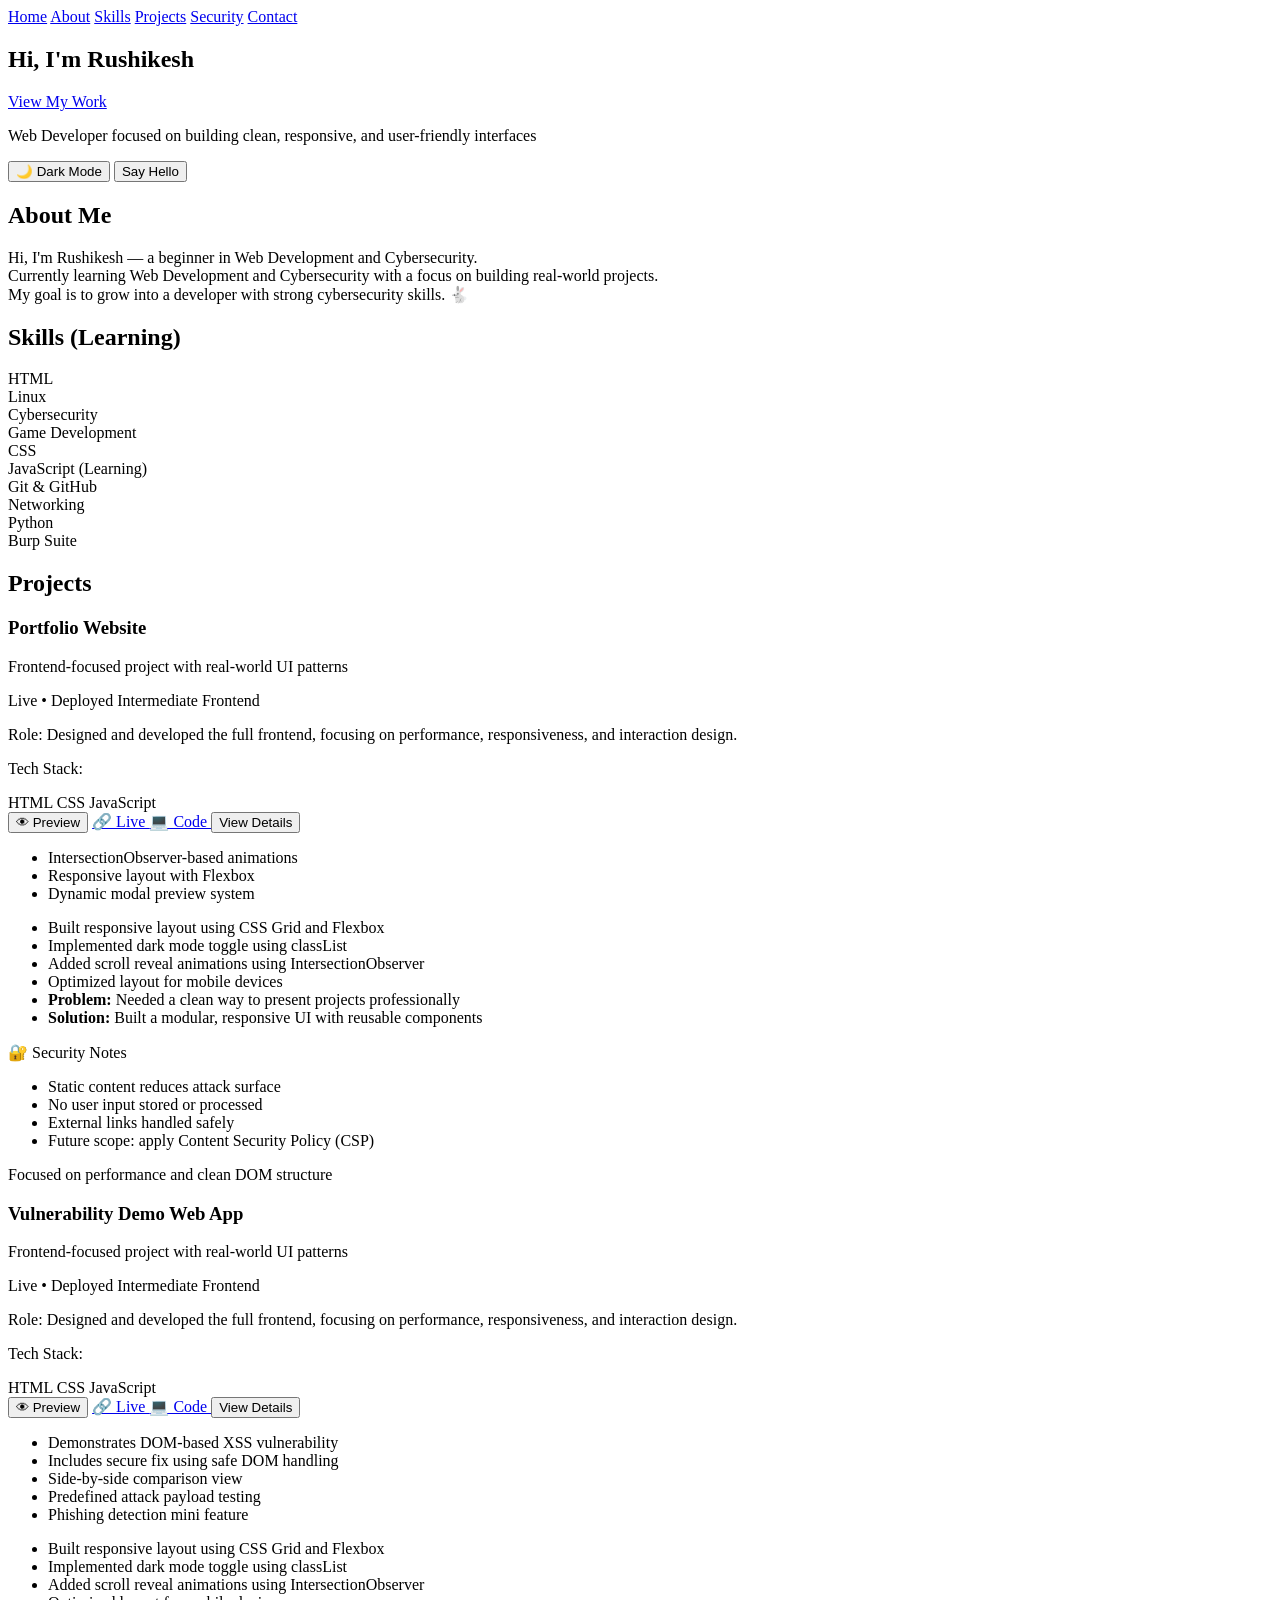
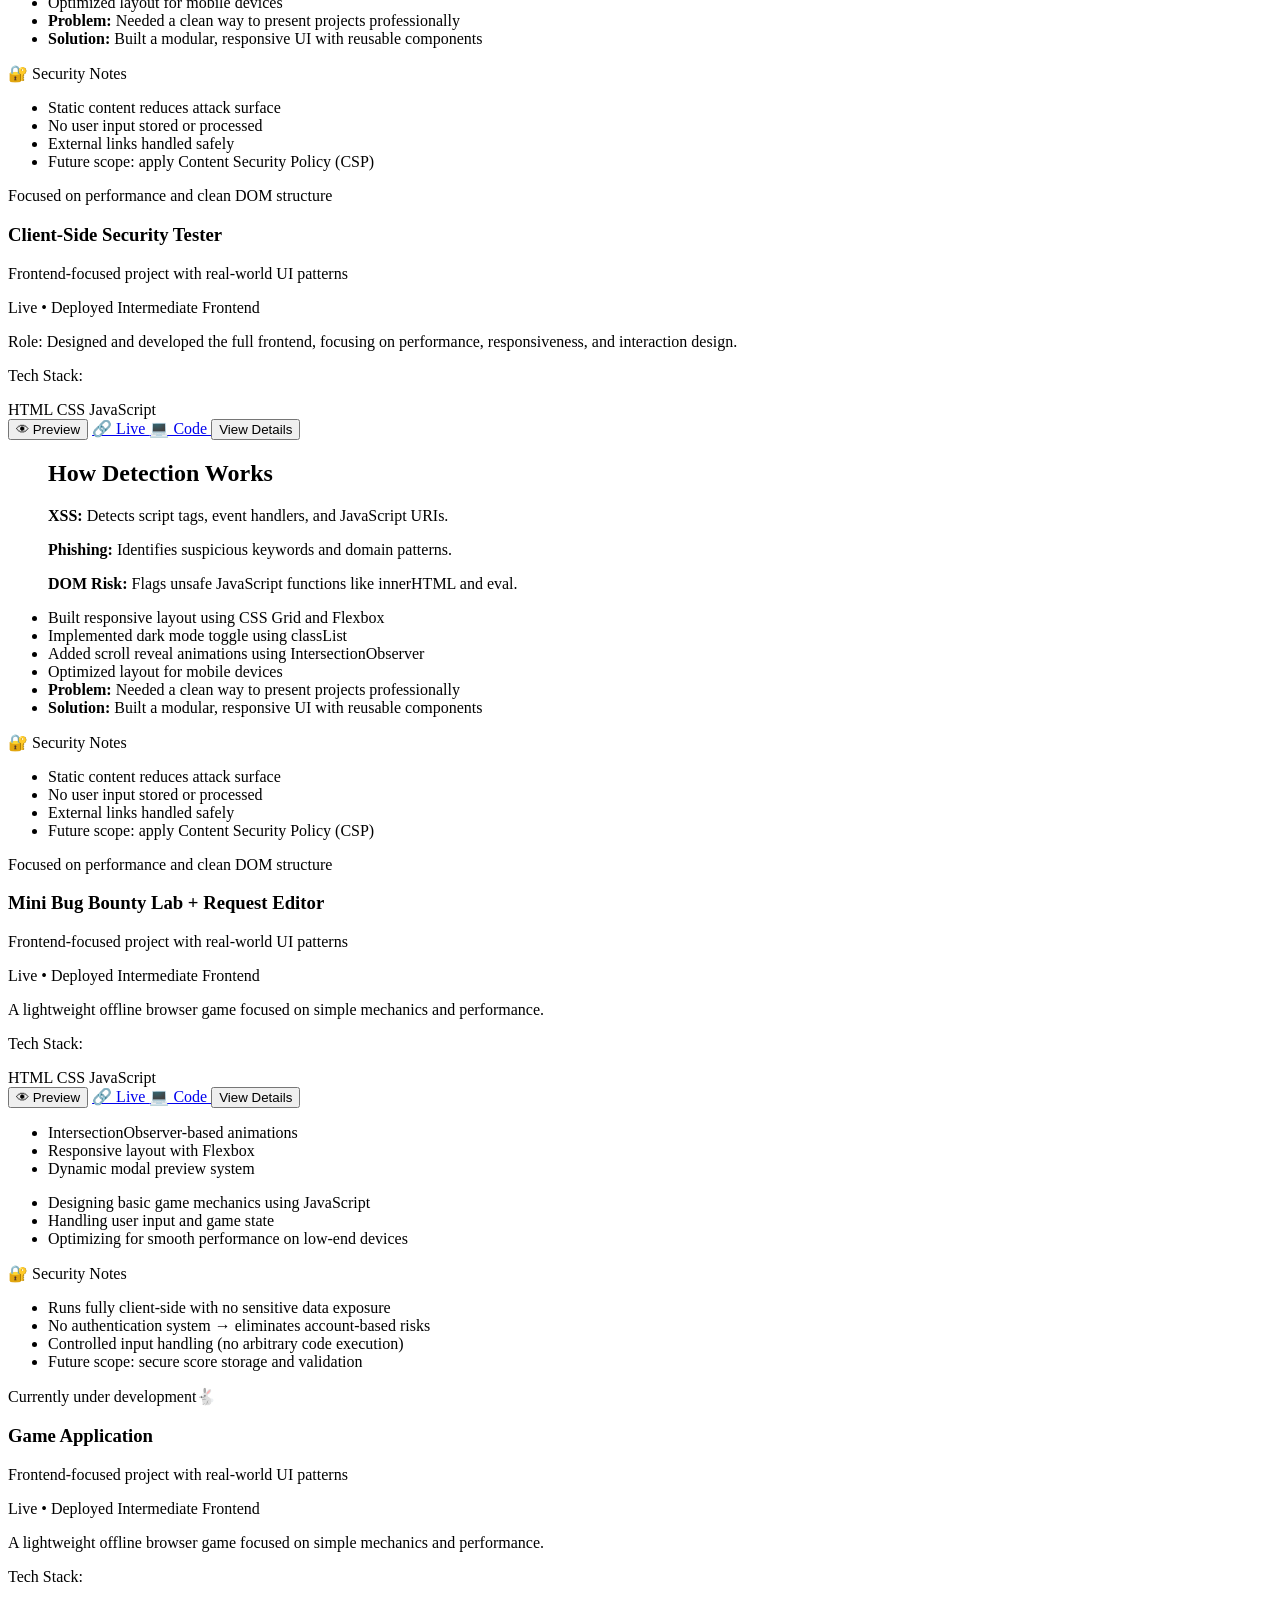
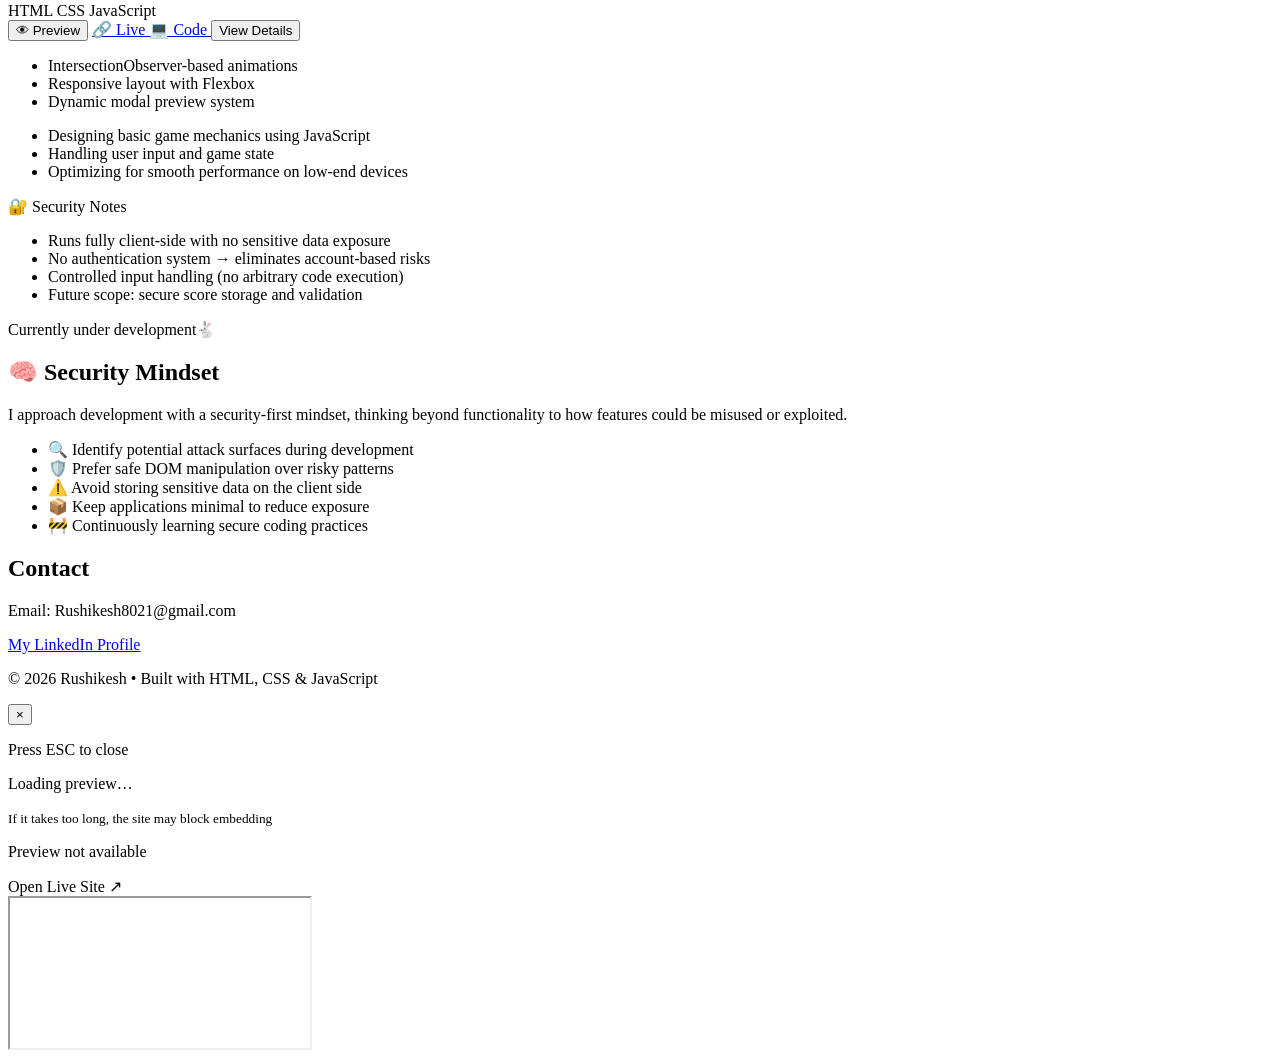
==== index.html @ 48499cda "P3" ====
<!DOCTYPE html>
<html lang="en">
<head>
    <meta charset="UTF-8">
    <link rel="stylesheet" href="css/style.css">
    <meta name="viewport" content="width=device-width, initial-scale=1.0">
    <title>Rushikesh Portfolio</title>
</head>

<body>

    <div class="progress-bar"></div>

    <nav id="navbar">
        <a href="#hero">Home</a>
        <a href="#about">About</a>
        <a href="#skills">Skills</a>
        <a href="#projects">Projects</a>
        <a href="#security">Security</a>
        <a href="#contact">Contact</a>
    </nav>

    <main>

        <!-- Hero -->
        <section id="hero">
            <h1>Hi, I'm Rushikesh</h1>

            <a href="#projects" class="cta-btn">
                View My Work
            </a>

            <p class="hero-tagline">
                Web Developer focused on building clean, responsive, and user-friendly interfaces
            </p>

            <div class="hero-actions">
                <button id="darkModeToggle">🌙 Dark Mode</button>
                <button id="helloBtn">Say Hello</button>
            </div>

            <p id="message"></p>
        </section>

        <!-- About -->
        <section id="about" class="section reveal">
            <div class="section-content">
                <h2>About Me</h2>
                <p>
                    Hi, I'm Rushikesh — a beginner in Web Development and Cybersecurity.<br>
                    Currently learning Web Development and Cybersecurity with a focus on building real-world projects.<br>
                    My goal is to grow into a developer with strong cybersecurity skills. 🐇
                </p>
            </div>
        </section>

        <!-- Skills -->
        <section id="skills" class="section reveal">
            <div class="section-content">
                <h2>Skills (Learning)</h2>

                <div class="skills-container">
                    <div>HTML</div>
                    <div>Linux</div>
                    <div>Cybersecurity</div>
                    <div>Game Development</div>
                    <div>CSS</div>
                    <div>JavaScript (Learning)</div>
                    <div>Git & GitHub</div>
                    <div>Networking</div>
                    <div>Python</div>
                    <div>Burp Suite</div>
                </div>
            </div>
        </section>

        <!-- Projects -->
        <section id="projects" class="section reveal">
            <div class="section-content">
                <h2>Projects</h2>
                
                <div class="project-card">

                    <!-- 1. Title -->
                    <h3>Portfolio Website</h3>
                    <p class="project-subtitle">
                        Frontend-focused project with real-world UI patterns
                    </p>

                    <!-- 2. Meta (quick signals) -->
                    <div class="project-meta">
                        <span class="status live">Live • Deployed</span>
                        <span class="complexity">Intermediate</span>
                        <span class="type">Frontend</span>
                    </div>

                    <!-- Description -->
                    <p class="project-role">
                        Role: Designed and developed the full frontend, focusing on performance, responsiveness, and interaction design.
                    </p>

                    <!-- 3. Tech stack -->
                    <p class="tech-label">Tech Stack:</p>
                    <div class="project-tech">
                        <span>HTML</span>
                        <span>CSS</span>
                        <span>JavaScript</span>
                    </div>

                    <!-- 4. Actions (interaction) -->
                    <div class="project-actions">
                        <button class="btn preview-btn" aria-label="Preview project" data-url="https://ronkiller18.github.io/portfolio/">
                        👁 Preview
                        </button>
                        <a href="https://ronkiller18.github.io/portfolio/" target="_blank" rel="noopener noreferrer" class="btn">
                        🔗 Live
                        </a>
                        <a href="https://github.com/Ronkiller18/portfolio" target="_blank" rel="noopener noreferrer" class="btn">
                        💻 Code
                        </a>
                        <button class="btn details-btn">View Details</button>
                    </div>

                    <!-- 5. Expandable details -->
                    <div class="project-details">

                        <!-- Features (proof of skill) -->
                        <ul class="project-features">
                            <li>IntersectionObserver-based animations</li>
                            <li>Responsive layout with Flexbox</li>
                            <li>Dynamic modal preview system</li>
                        </ul>

                        <ul class="project-details-list">
                            <li>Built responsive layout using CSS Grid and Flexbox</li>
                            <li>Implemented dark mode toggle using classList</li>
                            <li>Added scroll reveal animations using IntersectionObserver</li>
                            <li>Optimized layout for mobile devices</li>
                            <li><strong>Problem:</strong> Needed a clean way to present projects professionally</li>
                            <li><strong>Solution:</strong> Built a modular, responsive UI with reusable components</li>
                        </ul>

                        <!-- Security -->
                        <div class="project-security">
                            <p class="tech-label">🔐 Security Notes</p>
                            <ul>
                                <li>Static content reduces attack surface</li>
                                <li>No user input stored or processed</li>
                                <li>External links handled safely</li>
                                <li>Future scope: apply Content Security Policy (CSP)</li>
                            </ul>
                        </div>

                        <!-- Note (thinking signal) -->
                        <p class="project-note">
                            Focused on performance and clean DOM structure
                        </p>                        

                    </div>

                </div>

                <div class="project-card">

                    <!-- 1. Title -->
                    <h3>Vulnerability Demo Web App</h3>
                    <p class="project-subtitle">
                        Frontend-focused project with real-world UI patterns
                    </p>

                    <!-- 2. Meta (quick signals) -->
                    <div class="project-meta">
                        <span class="status live">Live • Deployed</span>
                        <span class="complexity">Intermediate</span>
                        <span class="type">Frontend</span>
                    </div>

                    <!-- Description -->
                    <p class="project-role">
                        Role: Designed and developed the full frontend, focusing on performance, responsiveness, and interaction design.
                    </p>

                    <!-- 3. Tech stack -->
                    <p class="tech-label">Tech Stack:</p>
                    <div class="project-tech">
                        <span>HTML</span>
                        <span>CSS</span>
                        <span>JavaScript</span>
                    </div>

                    <!-- 4. Actions (interaction) -->
                    <div class="project-actions">
                        <button class="btn preview-btn" aria-label="Preview project" data-url="https://ronkiller18.github.io/portfolio/projects/vuln-demo-app/">
                        👁 Preview
                        </button>
                        <a href="https://ronkiller18.github.io/portfolio/projects/vuln-demo-app/" target="_blank" rel="noopener noreferrer" class="btn">
                        🔗 Live
                        </a>
                        <a href="https://github.com/Ronkiller18/portfolio/tree/main/projects/vuln-demo-app" target="_blank" rel="noopener noreferrer" class="btn">
                        💻 Code
                        </a>
                        <button class="btn details-btn">View Details</button>
                    </div>

                    <!-- 5. Expandable details -->
                    <div class="project-details">

                        <!-- Features (proof of skill) -->
                        <ul class="project-features">
                            <li>Demonstrates DOM-based XSS vulnerability</li>
                            <li>Includes secure fix using safe DOM handling</li>
                            <li>Side-by-side comparison view</li>
                            <li>Predefined attack payload testing</li>
                            <li>Phishing detection mini feature</li>
                        </ul>

                        <ul class="project-details-list">
                            <li>Built responsive layout using CSS Grid and Flexbox</li>
                            <li>Implemented dark mode toggle using classList</li>
                            <li>Added scroll reveal animations using IntersectionObserver</li>
                            <li>Optimized layout for mobile devices</li>
                            <li><strong>Problem:</strong> Needed a clean way to present projects professionally</li>
                            <li><strong>Solution:</strong> Built a modular, responsive UI with reusable components</li>
                        </ul>

                        <!-- Security -->
                        <div class="project-security">
                            <p class="tech-label">🔐 Security Notes</p>
                            <ul>
                                <li>Static content reduces attack surface</li>
                                <li>No user input stored or processed</li>
                                <li>External links handled safely</li>
                                <li>Future scope: apply Content Security Policy (CSP)</li>
                            </ul>
                        </div>

                        <!-- Note (thinking signal) -->
                        <p class="project-note">
                            Focused on performance and clean DOM structure
                        </p>                        

                    </div>

                </div>

                <div class="project-card">

                    <!-- 1. Title -->
                    <h3>Client-Side Security Tester</h3>
                    <p class="project-subtitle">
                        Frontend-focused project with real-world UI patterns
                    </p>

                    <!-- 2. Meta (quick signals) -->
                    <div class="project-meta">
                        <span class="status live">Live • Deployed</span>
                        <span class="complexity">Intermediate</span>
                        <span class="type">Frontend</span>
                    </div>

                    <!-- Description -->
                    <p class="project-role">
                        Role: Designed and developed the full frontend, focusing on performance, responsiveness, and interaction design.
                    </p>

                    <!-- 3. Tech stack -->
                    <p class="tech-label">Tech Stack:</p>
                    <div class="project-tech">
                        <span>HTML</span>
                        <span>CSS</span>
                        <span>JavaScript</span>
                    </div>

                    <!-- 4. Actions (interaction) -->
                    <div class="project-actions">
                        <button class="btn preview-btn" aria-label="Preview project" data-url="https://ronkiller18.github.io/portfolio/projects/security-tester/"">
                        👁 Preview
                        </button>
                        <a href="https://ronkiller18.github.io/portfolio/projects/security-tester/"" target="_blank" rel="noopener noreferrer" class="btn">
                        🔗 Live
                        </a>
                        <a href="https://github.com/Ronkiller18/portfolio/tree/main/projects/security-tester" target="_blank" rel="noopener noreferrer" class="btn">
                        💻 Code
                        </a>
                        <button class="btn details-btn">View Details</button>
                    </div>

                    <!-- 5. Expandable details -->
                    <div class="project-details">

                        <!-- Features (proof of skill) -->
                        <ul class="project-features">
                            <h2>How Detection Works</h2>

                            <p><strong>XSS:</strong> Detects script tags, event handlers, and JavaScript URIs.</p>
                            <p><strong>Phishing:</strong> Identifies suspicious keywords and domain patterns.</p>
                            <p><strong>DOM Risk:</strong> Flags unsafe JavaScript functions like innerHTML and eval.</p>
                        </ul>

                        <ul class="project-details-list">
                            <li>Built responsive layout using CSS Grid and Flexbox</li>
                            <li>Implemented dark mode toggle using classList</li>
                            <li>Added scroll reveal animations using IntersectionObserver</li>
                            <li>Optimized layout for mobile devices</li>
                            <li><strong>Problem:</strong> Needed a clean way to present projects professionally</li>
                            <li><strong>Solution:</strong> Built a modular, responsive UI with reusable components</li>
                        </ul>

                        <!-- Security -->
                        <div class="project-security">
                            <p class="tech-label">🔐 Security Notes</p>
                            <ul>
                                <li>Static content reduces attack surface</li>
                                <li>No user input stored or processed</li>
                                <li>External links handled safely</li>
                                <li>Future scope: apply Content Security Policy (CSP)</li>
                            </ul>
                        </div>

                        <!-- Note (thinking signal) -->
                        <p class="project-note">
                            Focused on performance and clean DOM structure
                        </p>                        

                    </div>

                </div>
                
                <div class="project-card">

                    <!-- 1. Title -->
                    <h3>Mini Bug Bounty Lab + Request Editor</h3>
                    <p class="project-subtitle">
                        Frontend-focused project with real-world UI patterns
                    </p>

                    <!-- 2. Meta (quick signals) -->
                    <div class="project-meta">
                        <span class="status live">Live • Deployed</span>
                        <span class="complexity">Intermediate</span>
                        <span class="type">Frontend</span>
                    </div>

                    <!-- Description -->
                    <p class="project-desc">
                        A lightweight offline browser game focused on simple mechanics and performance.
                    </p>

                    <!-- 3. Tech stack -->
                    <p class="tech-label">Tech Stack:</p> 
                    <div class="project-tech">
                        <span>HTML</span>
                        <span>CSS</span>
                        <span>JavaScript</span>
                    </div>

                    <!-- 4. Actions (interaction) -->
                    <div class="project-actions">
                        <button class="btn preview-btn" aria-label="Preview project" data-url="https://ronkiller18.github.io/portfolio/projects/bug-bounty-lab">
                        👁 Preview
                        </button>
                        <a href="https://ronkiller18.github.io/portfolio/projects/bug-bounty-lab" target="_blank" rel="noopener noreferrer" class="btn">
                        🔗 Live
                        </a>
                        <a href="https://github.com/Ronkiller18/portfolio/tree/main/projects/bug-bounty-lab" target="_blank" rel="noopener noreferrer" class="btn">
                        💻 Code
                        </a>
                        <button class="btn details-btn">View Details</button>
                    </div>

                    <!-- 5. Expandable details -->
                    <div class="project-details">

                        <!-- Features (proof of skill) -->
                        <ul class="project-features">
                            <li>IntersectionObserver-based animations</li>
                            <li>Responsive layout with Flexbox</li>
                            <li>Dynamic modal preview system</li>
                        </ul>

                        <ul class="project-details-list">
                            <li>Designing basic game mechanics using JavaScript</li>
                            <li>Handling user input and game state</li>
                            <li>Optimizing for smooth performance on low-end devices</li>
                        </ul>

                        <!-- Security Notes -->
                        <div class="project-security">
                            <p class="tech-label">🔐 Security Notes</p>
                            <ul>
                                <li>Runs fully client-side with no sensitive data exposure</li>
                                <li>No authentication system → eliminates account-based risks</li>
                                <li>Controlled input handling (no arbitrary code execution)</li>
                                <li>Future scope: secure score storage and validation</li>
                            </ul>
                        </div>

                        <!-- Note (thinking signal) -->
                        <p class="project-note">
                            Currently under development🐇
                        </p>
                    </div>
                </div>
            </div>

            <div class="project-card">

                    <!-- 1. Title -->
                    <h3>Game Application</h3>
                    <p class="project-subtitle">
                        Frontend-focused project with real-world UI patterns
                    </p>

                    <!-- 2. Meta (quick signals) -->
                    <div class="project-meta">
                        <span class="status live">Live • Deployed</span>
                        <span class="complexity">Intermediate</span>
                        <span class="type">Frontend</span>
                    </div>

                    <!-- Description -->
                    <p class="project-desc">
                        A lightweight offline browser game focused on simple mechanics and performance.
                    </p>

                    <!-- 3. Tech stack -->
                    <p class="tech-label">Tech Stack:</p> 
                    <div class="project-tech">
                        <span>HTML</span>
                        <span>CSS</span>
                        <span>JavaScript</span>
                    </div>

                    <!-- 4. Actions (interaction) -->
                    <div class="project-actions">
                        <button class="btn preview-btn" aria-label="Preview project" data-url="https://ronkiller18.github.io/portfolio/">
                        👁 Preview
                        </button>
                        <a href="https://ronkiller18.github.io/portfolio/" target="_blank" rel="noopener noreferrer" class="btn">
                        🔗 Live
                        </a>
                        <a href="https://github.com/Ronkiller18/portfolio" target="_blank" rel="noopener noreferrer" class="btn">
                        💻 Code
                        </a>
                        <button class="btn details-btn">View Details</button>
                    </div>

                    <!-- 5. Expandable details -->
                    <div class="project-details">

                        <!-- Features (proof of skill) -->
                        <ul class="project-features">
                            <li>IntersectionObserver-based animations</li>
                            <li>Responsive layout with Flexbox</li>
                            <li>Dynamic modal preview system</li>
                        </ul>

                        <ul class="project-details-list">
                            <li>Designing basic game mechanics using JavaScript</li>
                            <li>Handling user input and game state</li>
                            <li>Optimizing for smooth performance on low-end devices</li>
                        </ul>

                        <!-- Security Notes -->
                        <div class="project-security">
                            <p class="tech-label">🔐 Security Notes</p>
                            <ul>
                                <li>Runs fully client-side with no sensitive data exposure</li>
                                <li>No authentication system → eliminates account-based risks</li>
                                <li>Controlled input handling (no arbitrary code execution)</li>
                                <li>Future scope: secure score storage and validation</li>
                            </ul>
                        </div>

                        <!-- Note (thinking signal) -->
                        <p class="project-note">
                            Currently under development🐇
                        </p>
                    </div>
                </div>
            </div>
        </section>

        <!-- Security -->
        <section id="security" class="section reveal">
            <h2>🧠 Security Mindset</h2>

            <p>
                I approach development with a security-first mindset, thinking beyond functionality 
                to how features could be misused or exploited.
            </p>

            <ul class="security-points">
                <li>🔍 Identify potential attack surfaces during development</li>
                <li>🛡️ Prefer safe DOM manipulation over risky patterns</li>
                <li>⚠️ Avoid storing sensitive data on the client side</li>
                <li>📦 Keep applications minimal to reduce exposure</li>
                <li>🚧 Continuously learning secure coding practices</li>
            </ul>
        </section>

        <!-- Contact -->
        <section id="contact" class="section reveal">
            <div class="section-content">
                <h2>Contact</h2>
                <p>Email: Rushikesh8021@gmail.com</p>
                <p>
                    <a href="https://www.linkedin.com/in/iamrushikeshpatil/" target="_blank" rel="noopener noreferrer">
                        My LinkedIn Profile
                    </a>
                </p>
            </div>
        </section>

    </main>

    <footer>
        <p>© 2026 Rushikesh • Built with HTML, CSS & JavaScript</p>
    </footer>

    <div id="previewModal" class="preview-modal" role="dialog" aria-modal="true" aria-hidden="true">
        <div class="preview-overlay"></div>

        <div class="preview-content">
            <button class="preview-close" aria-label="Close preview">&times;</button>

            <p class="preview-hint">Press ESC to close</p>

            <div class="preview-loader" id="previewLoader">
                <div class="spinner"></div>
                <p>Loading preview…</p>
                <small>If it takes too long, the site may block embedding</small>
            </div>

            <div class="preview-fallback hidden" id="previewFallback">
                <p>Preview not available</p>
                <a id="openLiveLink" target="_blank">Open Live Site ↗</a>
            </div>

            <iframe id="previewFrame" src="" loading="lazy"></iframe>
        </div>
    </div>

    <script src="js/script.js"></script>
</body>
</html>
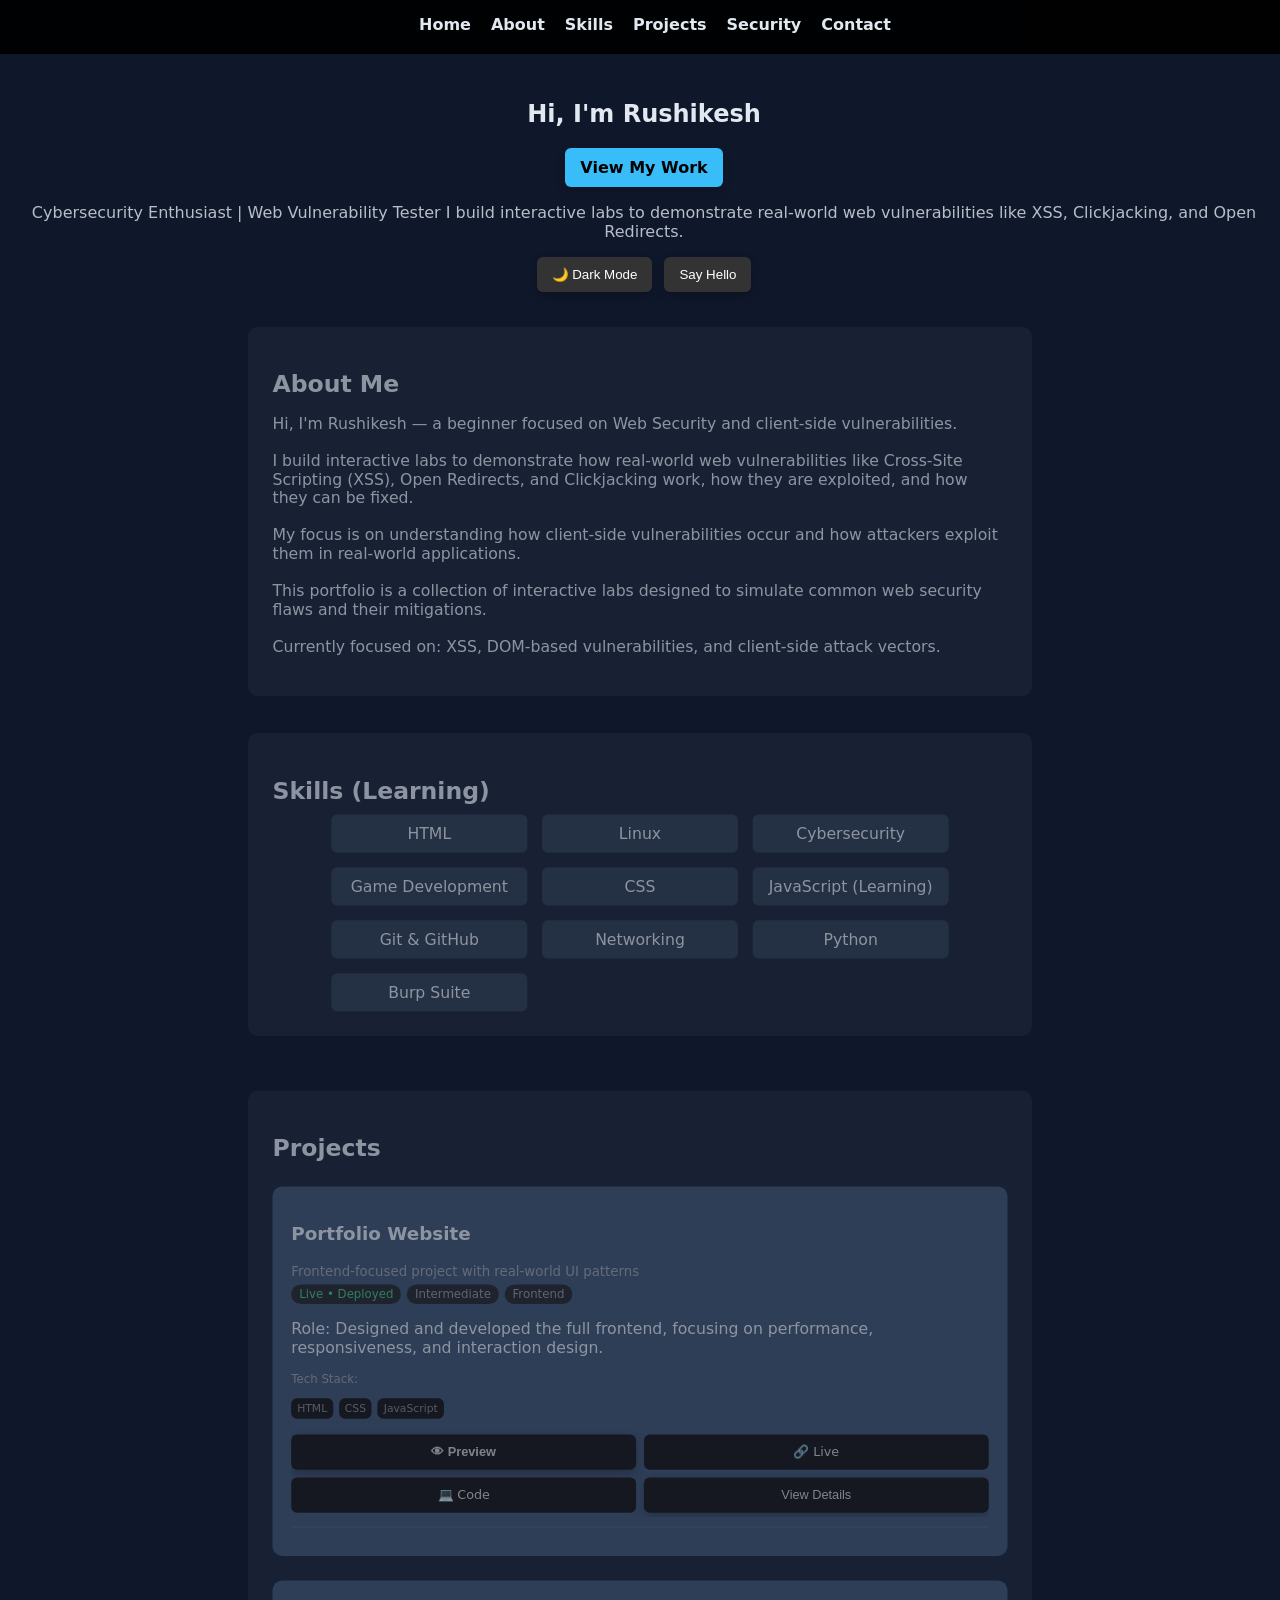
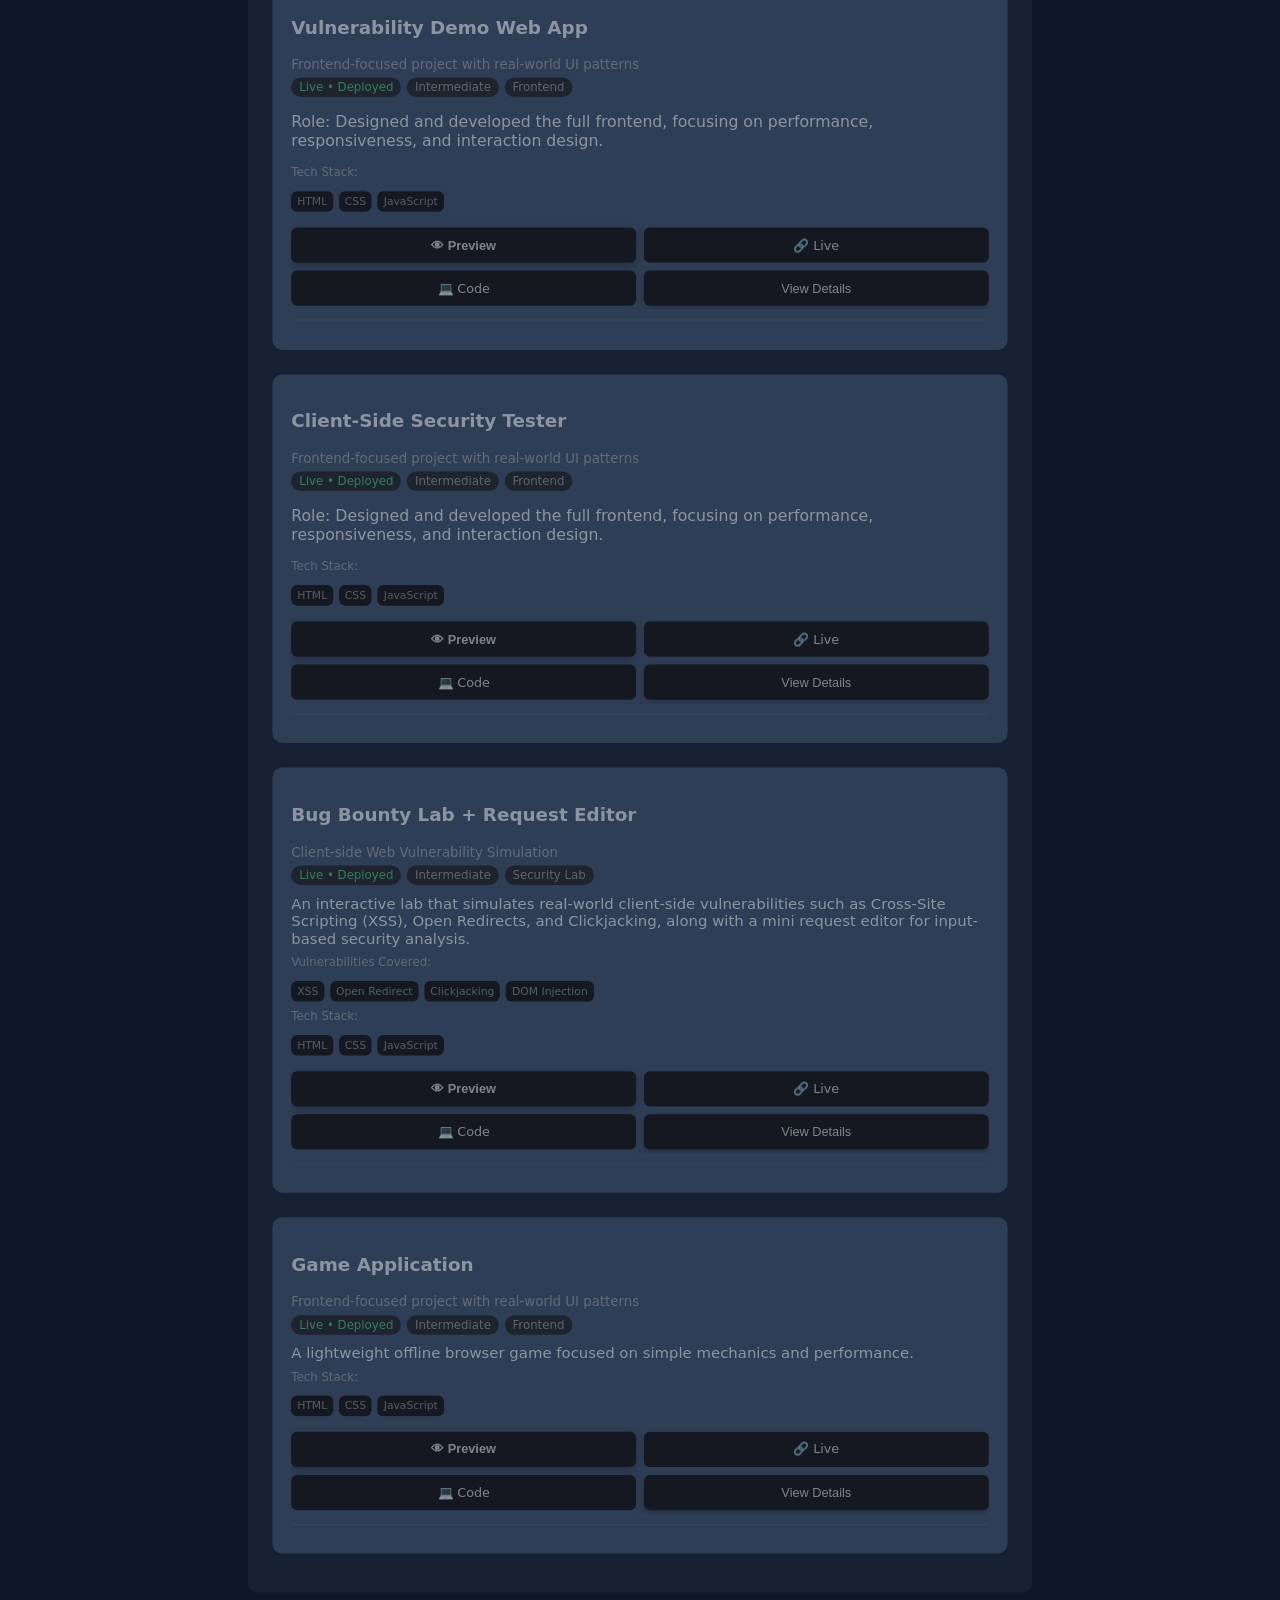
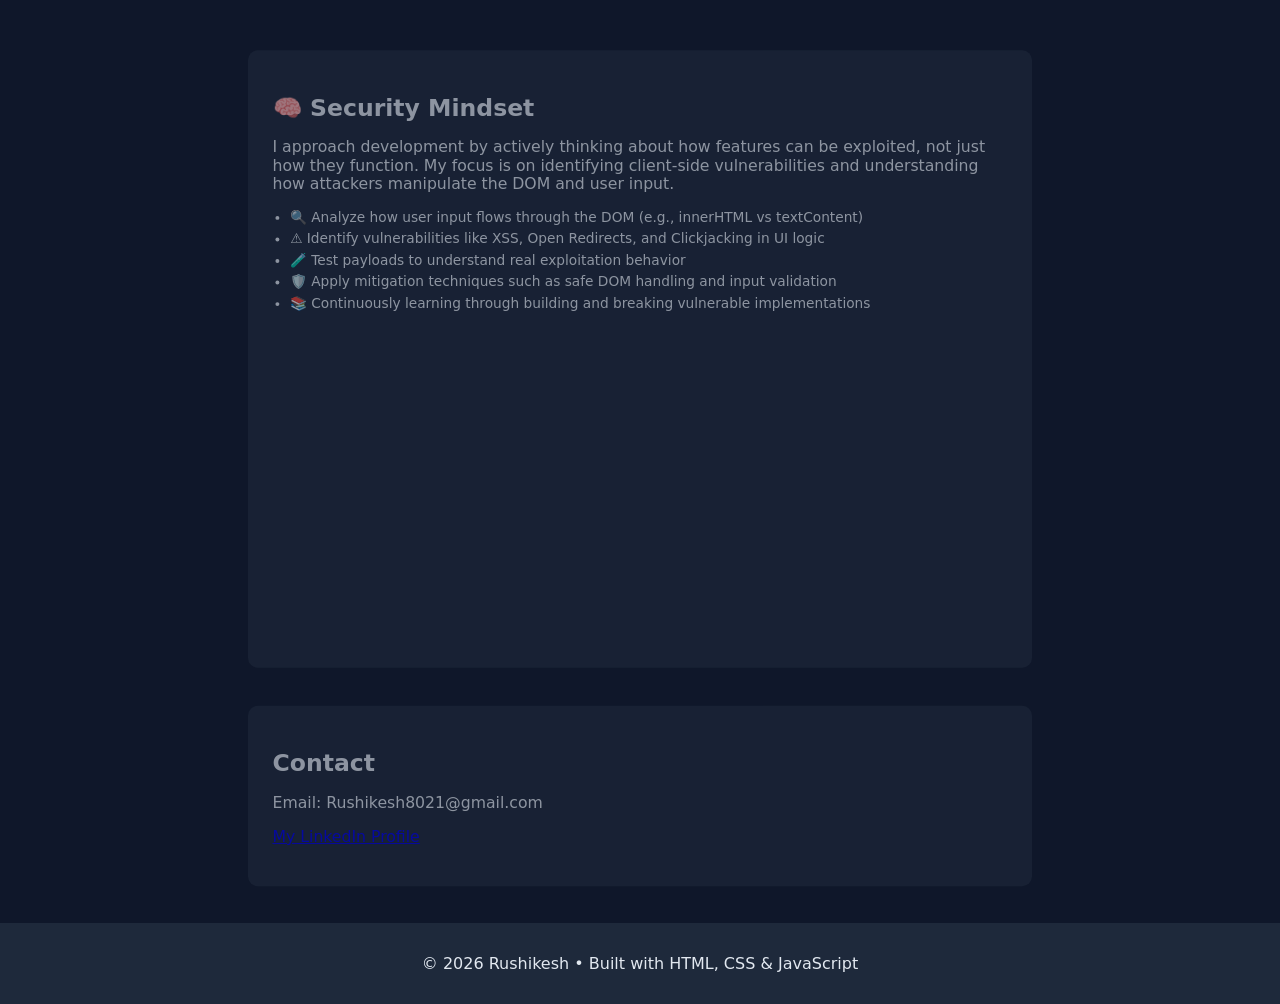
==== commit fcc05d7a: "P3" ====
--- a/index.html
+++ b/index.html
@@ -31,7 +31,10 @@
             </a>
 
             <p class="hero-tagline">
-                Web Developer focused on building clean, responsive, and user-friendly interfaces
+                Cybersecurity Enthusiast | Web Vulnerability Tester
+
+                I build interactive labs to demonstrate real-world web vulnerabilities
+                like XSS, Clickjacking, and Open Redirects.
             </p>
 
             <div class="hero-actions">
@@ -47,9 +50,15 @@
             <div class="section-content">
                 <h2>About Me</h2>
                 <p>
-                    Hi, I'm Rushikesh — a beginner in Web Development and Cybersecurity.<br>
-                    Currently learning Web Development and Cybersecurity with a focus on building real-world projects.<br>
-                    My goal is to grow into a developer with strong cybersecurity skills. 🐇
+                    Hi, I'm Rushikesh — a beginner focused on Web Security and client-side vulnerabilities.<br><br>
+
+                    I build interactive labs to demonstrate how real-world web vulnerabilities like Cross-Site Scripting (XSS), Open Redirects, and Clickjacking work, how they are exploited, and how they can be fixed.<br><br>
+
+                    My focus is on understanding how client-side vulnerabilities occur and how attackers exploit them in real-world applications.<br><br>
+
+                    This portfolio is a collection of interactive labs designed to simulate common web security flaws and their mitigations.<br><br>
+
+                    Currently focused on: XSS, DOM-based vulnerabilities, and client-side attack vectors.
                 </p>
             </div>
         </section>
@@ -329,24 +338,34 @@
                 <div class="project-card">
 
                     <!-- 1. Title -->
-                    <h3>Mini Bug Bounty Lab + Request Editor</h3>
+                    <h3>Bug Bounty Lab + Request Editor</h3>
                     <p class="project-subtitle">
-                        Frontend-focused project with real-world UI patterns
+                        Client-side Web Vulnerability Simulation
                     </p>
 
                     <!-- 2. Meta (quick signals) -->
                     <div class="project-meta">
                         <span class="status live">Live • Deployed</span>
                         <span class="complexity">Intermediate</span>
-                        <span class="type">Frontend</span>
+                        <span class="type">Security Lab</span>
                     </div>
 
                     <!-- Description -->
                     <p class="project-desc">
-                        A lightweight offline browser game focused on simple mechanics and performance.
+                        An interactive lab that simulates real-world client-side vulnerabilities 
+                        such as Cross-Site Scripting (XSS), Open Redirects, and Clickjacking, 
+                        along with a mini request editor for input-based security analysis.
                     </p>
 
                     <!-- 3. Tech stack -->
+                    <p class="tech-label">Vulnerabilities Covered:</p>
+                    <div class="project-tech">
+                        <span>XSS</span>
+                        <span>Open Redirect</span>
+                        <span>Clickjacking</span>
+                        <span>DOM Injection</span>
+                    </div>
+                    
                     <p class="tech-label">Tech Stack:</p> 
                     <div class="project-tech">
                         <span>HTML</span>
@@ -373,25 +392,26 @@
 
                         <!-- Features (proof of skill) -->
                         <ul class="project-features">
-                            <li>IntersectionObserver-based animations</li>
-                            <li>Responsive layout with Flexbox</li>
-                            <li>Dynamic modal preview system</li>
+                            <li>Stored XSS (vulnerable vs secure implementation)</li>
+                            <li>Open Redirect simulation with validation bypass</li>
+                            <li>Clickjacking attack simulation using hidden overlays</li>
+                            <li>Request Editor for payload testing and analysis</li>
                         </ul>
 
                         <ul class="project-details-list">
-                            <li>Designing basic game mechanics using JavaScript</li>
-                            <li>Handling user input and game state</li>
-                            <li>Optimizing for smooth performance on low-end devices</li>
+                            <li>Analyzing DOM-based vulnerabilities</li>
+                            <li>Crafting and testing attack payloads</li>
+                            <li>Understanding exploitation flow and mitigation techniques</li>
                         </ul>
 
                         <!-- Security Notes -->
                         <div class="project-security">
-                            <p class="tech-label">🔐 Security Notes</p>
+                            <p class="tech-label">🔐 Security Breakdown</p>
                             <ul>
-                                <li>Runs fully client-side with no sensitive data exposure</li>
-                                <li>No authentication system → eliminates account-based risks</li>
-                                <li>Controlled input handling (no arbitrary code execution)</li>
-                                <li>Future scope: secure score storage and validation</li>
+                                <li><strong>XSS Impact:</strong> Allows execution of arbitrary JavaScript in victim’s browser</li>
+                                <li><strong>Open Redirect Risk:</strong> Can be used for phishing and user redirection attacks</li>
+                                <li><strong>Clickjacking:</strong> Tricks users into performing unintended actions</li>
+                                <li><strong>Mitigation:</strong> Safe DOM handling, URL validation, and UI protection techniques</li>
                             </ul>
                         </div>
 
@@ -401,82 +421,82 @@
                         </p>
                     </div>
                 </div>
-            </div>
-
-            <div class="project-card">
-
-                    <!-- 1. Title -->
-                    <h3>Game Application</h3>
-                    <p class="project-subtitle">
-                        Frontend-focused project with real-world UI patterns
-                    </p>
-
-                    <!-- 2. Meta (quick signals) -->
-                    <div class="project-meta">
-                        <span class="status live">Live • Deployed</span>
-                        <span class="complexity">Intermediate</span>
-                        <span class="type">Frontend</span>
-                    </div>
-
-                    <!-- Description -->
-                    <p class="project-desc">
-                        A lightweight offline browser game focused on simple mechanics and performance.
-                    </p>
-
-                    <!-- 3. Tech stack -->
-                    <p class="tech-label">Tech Stack:</p> 
-                    <div class="project-tech">
-                        <span>HTML</span>
-                        <span>CSS</span>
-                        <span>JavaScript</span>
-                    </div>
-
-                    <!-- 4. Actions (interaction) -->
-                    <div class="project-actions">
-                        <button class="btn preview-btn" aria-label="Preview project" data-url="https://ronkiller18.github.io/portfolio/">
-                        👁 Preview
-                        </button>
-                        <a href="https://ronkiller18.github.io/portfolio/" target="_blank" rel="noopener noreferrer" class="btn">
-                        🔗 Live
-                        </a>
-                        <a href="https://github.com/Ronkiller18/portfolio" target="_blank" rel="noopener noreferrer" class="btn">
-                        💻 Code
-                        </a>
-                        <button class="btn details-btn">View Details</button>
-                    </div>
-
-                    <!-- 5. Expandable details -->
-                    <div class="project-details">
-
-                        <!-- Features (proof of skill) -->
-                        <ul class="project-features">
-                            <li>IntersectionObserver-based animations</li>
-                            <li>Responsive layout with Flexbox</li>
-                            <li>Dynamic modal preview system</li>
-                        </ul>
-
-                        <ul class="project-details-list">
-                            <li>Designing basic game mechanics using JavaScript</li>
-                            <li>Handling user input and game state</li>
-                            <li>Optimizing for smooth performance on low-end devices</li>
-                        </ul>
-
-                        <!-- Security Notes -->
-                        <div class="project-security">
-                            <p class="tech-label">🔐 Security Notes</p>
-                            <ul>
-                                <li>Runs fully client-side with no sensitive data exposure</li>
-                                <li>No authentication system → eliminates account-based risks</li>
-                                <li>Controlled input handling (no arbitrary code execution)</li>
-                                <li>Future scope: secure score storage and validation</li>
+
+
+                <div class="project-card">
+
+                        <!-- 1. Title -->
+                        <h3>Game Application</h3>
+                        <p class="project-subtitle">
+                            Frontend-focused project with real-world UI patterns
+                        </p>
+
+                        <!-- 2. Meta (quick signals) -->
+                        <div class="project-meta">
+                            <span class="status live">Live • Deployed</span>
+                            <span class="complexity">Intermediate</span>
+                            <span class="type">Frontend</span>
+                        </div>
+
+                        <!-- Description -->
+                        <p class="project-desc">
+                            A lightweight offline browser game focused on simple mechanics and performance.
+                        </p>
+
+                        <!-- 3. Tech stack -->
+                        <p class="tech-label">Tech Stack:</p> 
+                        <div class="project-tech">
+                            <span>HTML</span>
+                            <span>CSS</span>
+                            <span>JavaScript</span>
+                        </div>
+
+                        <!-- 4. Actions (interaction) -->
+                        <div class="project-actions">
+                            <button class="btn preview-btn" aria-label="Preview project" data-url="https://ronkiller18.github.io/portfolio/">
+                            👁 Preview
+                            </button>
+                            <a href="https://ronkiller18.github.io/portfolio/" target="_blank" rel="noopener noreferrer" class="btn">
+                            🔗 Live
+                            </a>
+                            <a href="https://github.com/Ronkiller18/portfolio" target="_blank" rel="noopener noreferrer" class="btn">
+                            💻 Code
+                            </a>
+                            <button class="btn details-btn">View Details</button>
+                        </div>
+
+                        <!-- 5. Expandable details -->
+                        <div class="project-details">
+
+                            <!-- Features (proof of skill) -->
+                            <ul class="project-features">
+                                <li>IntersectionObserver-based animations</li>
+                                <li>Responsive layout with Flexbox</li>
+                                <li>Dynamic modal preview system</li>
                             </ul>
-                        </div>
-
-                        <!-- Note (thinking signal) -->
-                        <p class="project-note">
-                            Currently under development🐇
-                        </p>
-                    </div>
+
+                            <ul class="project-details-list">
+                                <li>Designing basic game mechanics using JavaScript</li>
+                                <li>Handling user input and game state</li>
+                                <li>Optimizing for smooth performance on low-end devices</li>
+                            </ul>
+
+                            <!-- Security Notes -->
+                            <div class="project-security">
+                                <p class="tech-label">🔐 Security Notes</p>
+                                <ul>
+                                    <li>Runs fully client-side with no sensitive data exposure</li>
+                                    <li>No authentication system → eliminates account-based risks</li>
+                                    <li>Controlled input handling (no arbitrary code execution)</li>
+                                    <li>Future scope: secure score storage and validation</li>
+                                </ul>
+                            </div>
+
+                            <!-- Note (thinking signal) -->
+                            <p class="project-note">
+                                Currently under development🐇
+                            </p>
+                        </div>
                 </div>
             </div>
         </section>
@@ -486,16 +506,17 @@
             <h2>🧠 Security Mindset</h2>
 
             <p>
-                I approach development with a security-first mindset, thinking beyond functionality 
-                to how features could be misused or exploited.
+                I approach development by actively thinking about how features can be exploited,
+                not just how they function. My focus is on identifying client-side vulnerabilities
+                and understanding how attackers manipulate the DOM and user input.
             </p>
 
             <ul class="security-points">
-                <li>🔍 Identify potential attack surfaces during development</li>
-                <li>🛡️ Prefer safe DOM manipulation over risky patterns</li>
-                <li>⚠️ Avoid storing sensitive data on the client side</li>
-                <li>📦 Keep applications minimal to reduce exposure</li>
-                <li>🚧 Continuously learning secure coding practices</li>
+                <li>🔍 Analyze how user input flows through the DOM (e.g., innerHTML vs textContent)</li>
+                <li>⚠️ Identify vulnerabilities like XSS, Open Redirects, and Clickjacking in UI logic</li>
+                <li>🧪 Test payloads to understand real exploitation behavior</li>
+                <li>🛡️ Apply mitigation techniques such as safe DOM handling and input validation</li>
+                <li>📚 Continuously learning through building and breaking vulnerable implementations</li>
             </ul>
         </section>
 
--- a/css/style.css
+++ b/css/style.css
@@ -0,0 +1,890 @@
+/* =========================
+   1. Reset & Base
+========================= */
+:root {
+  --nav-height: 110px;
+}
+
+html {
+    scroll-padding-top: var(--nav-height);
+    scroll-behavior: smooth;
+    overflow-x: hidden;
+}
+
+#pageLoader {
+  position: fixed;
+  inset: 0;
+  background: #111;
+  z-index: 9999;
+
+  display: flex;
+  align-items: center;
+  justify-content: center;
+
+  transition: opacity 0.3s ease;
+}
+
+#pageLoader.hidden {
+  opacity: 0;
+  pointer-events: none;
+}
+
+body.loaded #pageLoader {
+  opacity: 0;
+  pointer-events: none;
+}
+
+body {
+    margin: 0;
+    padding-top: 80px;
+    font-family: system-ui, -apple-system, sans-serif;
+    background-color: #0f172a;
+    color: #e2e8f0;
+    overflow-x: hidden;
+}
+
+h1, h2 {
+    margin-bottom: 10px;
+}
+
+
+/* =========================
+   2. Layout
+========================= */
+main {
+    display: flex;
+    flex-direction: column;
+    align-items: center;
+    animation: fadeIn 0.6s ease;
+}
+
+/*Scroll Progress-bar*/
+.progress-bar {
+    position: fixed;
+    top: 0;
+    left: 0;
+
+    height: 3px;
+    width: 0%;
+
+    background: linear-gradient(to right, #00c6ff, #0072ff);
+
+    z-index: 9999;
+
+    transition: width 0.1s linear;
+}
+
+.section {
+    width: 80%;
+    max-width: 800px;
+    margin: 15px;
+    padding: 25px;
+    border-radius: 10px;
+    background: #1e293b;
+    transition: transform 0.3s ease;
+}
+
+.section-content {
+    transition: transform 0.3s ease;
+}
+
+.section-content:hover {
+    transform: translateY(-3px);
+}
+
+/* =====================
+   SECTION FOCUS SYSTEM
+===================== */
+section {
+    box-sizing: border-box;
+    padding-left: 1.5rem;
+    padding-right: 1rem;
+    transition: opacity 0.25s ease-out, transform 0.25s ease-out;
+}
+
+/* inactive sections */
+section:not(.active-section) {
+  opacity: 0.6;
+  transform: scale(0.98);
+}
+
+/* active section */
+section.active-section {
+  opacity: 1;
+  transform: scale(1);
+  border-left: 8px solid;
+}
+
+/* =========================
+   3. Navigation
+========================= */
+nav {
+    position: fixed;
+    top: 0;
+    left: 0;
+    z-index: 1000;
+
+    width: 100%;
+    padding: 15px;
+
+    display: flex;
+    justify-content: center;
+    gap: 20px;
+
+    background: rgba(0, 0, 0, 0.95);
+}
+
+nav {
+  transition: background-color 0.3s ease, box-shadow 0.3s ease;
+}
+
+nav.nav-scrolled {
+  background-color: rgba(0, 0, 0, 0.85);
+  box-shadow: 0 4px 10px rgba(0, 0, 0, 0.3);
+}
+
+nav a {
+    position: relative;
+    padding-bottom: 5px;
+
+    color: #e2e8f0;
+    text-decoration: none;
+    font-weight: bold;
+    transition: transform 0.15s ease, opacity 0.15s ease;
+}
+
+nav a.active {
+  color: #00c6ff;
+  border-bottom: 2px solid #00c6ff;
+}
+
+nav a:hover {
+    color: #38bdf8;
+}
+
+nav a::before {
+    content: "";
+    position: absolute;
+    bottom: 0;
+    left: 0;
+
+    width: 0%;
+    height: 3px;
+
+    background: #38bdf8;
+    transition: width 0.3s ease;
+}
+
+nav a:hover::before,
+nav a.active::before {
+    width: 100%;
+}
+
+/* =========================
+   4. Buttons & Links
+========================= */
+
+button:focus,
+a:focus {
+  outline: none;
+}
+
+button:focus-visible,
+a:focus-visible {
+  box-shadow: 0 0 0 2px #38bdf8;
+}
+
+button,
+.details-btn,
+#darkModeToggle,
+#helloBtn {
+  padding: 10px 15px;
+
+  border: none;
+  border-radius: 6px;
+
+  background-color: #333;
+  color: white;
+
+  cursor: pointer;
+
+  transition: transform 0.1s ease, box-shadow 0.1s ease;
+
+  box-shadow: 0 4px 10px rgba(0, 0, 0, 0.2);
+}
+
+button:hover {
+  transform: translateY(-2px);
+}
+
+#darkModeToggle:hover,
+#helloBtn:hover {
+  transform: translateY(-2px);
+  box-shadow: 0 6px 14px rgba(0, 0, 0, 0.25);
+}
+
+.details-btn:hover {
+  color: #38bdf8;
+}
+
+.project-actions .btn:hover,
+.project-actions a:hover {
+  color: #38bdf8;
+}
+
+button:active,
+.details-btn:active,
+#darkModeToggle:active,
+#helloBtn:active {
+  transform: translateY(1px) scale(0.97);
+  box-shadow: 0 2px 6px rgba(0, 0, 0, 0.2);
+}
+
+.cta-btn {
+  display: inline-block;
+  margin-top: 10px;
+  padding: 10px 15px;
+
+  background: #38bdf8;
+  color: black;
+  text-decoration: none;
+  border-radius: 6px;
+  font-weight: bold;
+
+  transition: transform 0.1s ease, box-shadow 0.1s ease;
+
+  box-shadow: 0 4px 10px rgba(0, 0, 0, 0.2);
+}
+
+.cta-btn:hover {
+  transform: translateY(-2px);
+  box-shadow: 0 6px 14px rgba(0, 0, 0, 0.25);
+}
+
+.cta-btn:active {
+  transform: translateY(1px) scale(0.97);
+  box-shadow: 0 2px 6px rgba(0, 0, 0, 0.2);
+}
+
+/* =========================
+   Button System (Unified)
+========================= */
+
+.btn {
+  display: inline-flex;
+  align-items: center;
+  justify-content: center;
+
+  height: 36px;              /* fixed height = consistency */
+  width: 100%; 
+  min-width: 0;
+  padding: 0 12px;           /* horizontal padding only */
+
+  font-size: 13px;
+  line-height: 1;
+
+  border-radius: 6px;
+  background: #1a1a1a;
+  color: #ccc;
+
+  border: none;
+  text-decoration: none;
+  cursor: pointer;
+
+  box-sizing: border-box;
+  vertical-align: middle;    /* fixes inline alignment issues */
+
+  transition: 
+    background 0.2s ease,
+    transform 0.08s ease,
+    box-shadow 0.08s ease;
+}
+
+/* Hover */
+.btn:hover {
+  background: #1f2937;
+  box-shadow: 0 4px 10px rgba(0,0,0,0.25);
+}
+
+/* Active */
+.btn:active {
+  transform: translateY(1px);
+  box-shadow: 0 2px 6px rgba(0,0,0,0.2);
+}
+
+/* =========================
+   5. Hero
+========================= */
+/* Ensure hero is strong on load */
+#hero {
+    text-align: center;
+    opacity: 1;
+    transform: scale(1);
+    border-radius: 10px;
+}
+
+.hero-tagline {
+    opacity: 0.8;
+    font-size: 1rem;
+}
+
+.hero-actions {
+  display: flex;
+  gap: 12px;        /* spacing between buttons */
+  justify-content: center;  /* optional (center align) */
+  margin-top: 10px; /* space from above content */
+}
+
+/* =========================
+   6. Animations
+========================= */
+@keyframes fadeIn {
+    from { opacity: 0; }
+    to   { opacity: 1; }
+}
+
+.reveal {
+    opacity: 0;
+    transform: translateY(40px);
+    transition: opacity 0.7s ease, transform 0.7s ease;
+}
+
+.reveal.active {
+    opacity: 1;
+    transform: translateY(0);
+}
+
+.clicked {
+  transform: translateY(1px) scale(0.97);
+}
+
+/* No_ scroll*/
+.no-scroll {
+  overflow: hidden;
+  touch-action: none;
+}
+
+/* =========================
+   7. Skills
+========================= */
+.skills-container {
+    display: grid;
+    grid-template-columns: repeat(auto-fit, minmax(150px, 200px));
+    justify-content: center;
+    gap: 15px;
+    margin-top: 10px;
+    width: 100%;
+}
+
+.skills-container div {
+    text-align: center;
+    padding: 10px 15px;
+
+    background: #334155;
+    border-radius: 6px;
+    transition: transform 0.2s ease, background 0.2s ease;
+}
+
+.skills-container div:hover {
+    background: #38bdf8;
+    color: black;
+    transform: scale(1.05);
+}
+
+
+/* =========================
+   8. Projects
+========================= */
+#projects {
+    display: flex;
+    flex-direction: column;
+    gap: 15px;
+}
+
+.project-subtitle {
+  font-size: 0.85rem;
+  color: #9ca3af;
+  margin-bottom: 6px;
+}
+
+.project-card {
+    margin-top: 25px;
+    margin-bottom: 15px;
+    padding: 1.2rem;
+
+    background: #435875;
+    border-radius: 10px;
+
+    transition: transform 0.2s ease, box-shadow 0.2s ease;
+
+    cursor: default;
+}
+
+.project-card:hover {
+  transform: translateY(-6px) scale(1.01);
+  box-shadow: 0 12px 24px rgba(0,0,0,0.25);
+  cursor: pointer;
+}
+
+.project-card:active {
+    transform: scale(0.98);
+}
+
+.project-desc {
+    margin: 8px 0;
+    font-size: 0.95rem;
+}
+
+.project-details {
+    max-height: 0;
+    overflow: hidden;
+
+    transition: max-height 0.3s ease;
+    margin-top: 10px;
+    font-size: 13px;
+    line-height: 1.5;
+    border-top: 1px solid rgba(255,255,255,0.08);
+    padding-top: 10px;
+}
+
+.project-details-list {
+  margin: 10px 0;
+  padding-left: 18px;
+  font-size: 14px;
+}
+
+.project-details.show {
+  max-height: 2000px;
+}
+
+.tech-label {
+  font-size: 0.75rem;
+  color: #9ca3af;
+  margin-top: 8px;
+}
+
+.project-tech {
+  display: flex;
+  flex-wrap: wrap;
+  gap: 6px;
+  margin-top: 8px;
+}
+
+.project-tech span {
+  font-size: 11px;
+  background: #1a1a1a;
+  padding: 4px 6px;
+  border-radius: 6px;
+  color: #888;
+}
+
+.project-note {
+    font-size: 0.8rem;
+    opacity: 0.6;
+}
+
+/* =========================
+   Project Actions (NEW)
+========================= */
+
+.project-actions {
+  display: grid;
+  grid-template-columns: repeat(2, 1fr);
+  gap: 8px;
+  align-items: stretch;
+  justify-items: stretch;
+  overflow: hidden;
+  margin-top: 12px;
+  padding: 4px 0;
+}
+
+.project-actions a,
+.project-actions button {
+  font-size: 13px;
+  padding: 6px 10px;
+  border-radius: 6px;
+  background: #1a1a1a;
+  color: #ccc;
+  border: none;
+  cursor: pointer;
+  text-decoration: none;
+  transition: background 0.2s ease, transform 0.1s ease;
+}
+
+.project-actions a:hover,
+.project-actions button:hover {
+  background: #2a2a2a;
+}
+
+.project-actions a:hover {
+  color: #38bdf8;
+}
+
+.project-actions a:active,
+.project-actions button:active {
+  transform: scale(0.96);
+}
+
+.hidden {
+    display: none;
+}
+
+/* project meta*/
+
+.project-meta {
+  display: flex;
+  flex-wrap: wrap;
+  gap: 6px;
+  margin-bottom: 10px;
+  font-size: 12px;
+  opacity: 0.8;
+}
+
+.project-meta span {
+  padding: 3px 8px;
+  border-radius: 999px;
+  background: #222;
+  color: #aaa;
+}
+
+.status.live {
+  color: #4ade80;
+}
+
+.status.wip {
+  color: #facc15;
+}
+
+.status.completed {
+  color: #60a5fa;
+}
+
+/* ===================
+   PROJECT FEATURE
+=====================*/
+
+.project-features {
+  margin: 10px 0;
+  padding-left: 16px;
+  font-size: 13px;
+}
+
+.project-features li {
+  margin-bottom: 4px;
+}
+
+/* =========================
+   Preview
+========================= */
+
+.preview-modal {
+  position: fixed;
+  inset: 0;
+  z-index: 9999;
+
+  display: flex;
+  align-items: center;
+  justify-content: center;
+
+  opacity: 0;
+  visibility: hidden;
+  transition: opacity 0.25s ease;
+}
+
+.preview-modal.active {
+  opacity: 1;
+  visibility: visible;
+}
+
+.preview-modal.active .preview-content {
+  opacity: 1;
+  transform: scale(1);
+}
+
+.preview-overlay {
+  position: absolute;
+  inset: 0;
+  background: rgba(0, 0, 0, 0.7);
+  backdrop-filter: blur(4px);
+    opacity: 0;
+  transition: opacity 0.25s ease;
+  pointer-events: none;
+
+  z-index: 1;
+}
+
+.preview-btn {
+  background: #0ea5e9;
+  color: white;
+  font-weight: 600;              /* 🔥 stronger presence */
+  box-shadow: 0 4px 10px rgba(0,0,0,0.25);
+  transform: translateY(0);
+  cursor: pointer;
+}
+
+.project-actions .preview-btn:hover {
+  background: #0284c7;
+  box-shadow: 0 6px 16px rgba(14,165,233,0.35);
+  transform: translateY(-1px);
+  color: #fff;
+}
+
+.preview-modal.active .preview-overlay {
+  opacity: 1;
+}
+
+.preview-content {
+  position: relative;
+
+  width: 90%;
+  max-width: 900px;
+  height: 80vh;
+
+  background: #111;
+  border-radius: 10px;
+  overflow: hidden;
+
+  margin: auto; /* ✅ THIS fixes centering */
+
+  opacity: 0;
+  transform: scale(0.95);
+  transition: opacity 0.25s ease, transform 0.25s ease;
+
+  z-index: 2;
+  will-change: transform, opacity;
+}
+
+.preview-content iframe {
+  width: 100%;
+  height: 100%;
+  border: none;
+    opacity: 0;
+  transition: opacity 0.2s ease;
+}
+
+.preview-close {
+  position: absolute;
+  top: 10px;
+  right: 12px;
+  font-size: 24px;
+  background: none;
+  border: none;
+  color: white;
+  cursor: pointer;
+}
+
+.preview-loader {
+  position: absolute;
+  inset: 0;
+  display: flex;
+  flex-direction: column;
+  align-items: center;
+  justify-content: center;
+  background: #111;
+  z-index: 2;
+
+  transition: opacity 0.2s ease;
+}
+
+.preview-hint {
+  position: absolute;
+  bottom: 10px;
+  left: 50%;
+  transform: translateX(-50%);
+  font-size: 12px;
+  opacity: 0.6;
+}
+
+.preview-loader.hidden {
+  display: none;
+
+  opacity: 0;
+  pointer-events: none;
+}
+
+.spinner {
+  width: 32px;
+  height: 32px;
+  border: 3px solid #444;
+  border-top: 3px solid #fff;
+  border-radius: 50%;
+  animation: spin 0.8s linear infinite;
+}
+
+@keyframes spin {
+  to {
+    transform: rotate(360deg);
+  }
+}
+
+.preview-fallback {
+  position: absolute;
+  inset: 0;
+  display: flex;
+  flex-direction: column;
+  justify-content: center;
+  align-items: center;
+  background: #111;
+  color: white;
+}
+
+.preview-fallback a {
+  margin-top: 10px;
+  padding: 8px 12px;
+  background: #38bdf8;
+  color: black;
+  border-radius: 6px;
+  text-decoration: none;
+}
+
+.preview-fallback.hidden {
+  display: none;
+}
+
+.preview-content iframe.loaded {
+  opacity: 1;
+}
+
+/* Security */
+#security {
+  min-height: 70vh;
+}
+
+.security-points {
+  margin-top: 10px;
+  padding-left: 18px;
+  font-size: 14px;
+}
+
+.security-points li {
+  margin-bottom: 6px;
+}
+
+.project-security {
+  margin-top: 10px;
+  font-size: 13px;
+ /*color: #9ca3af;*/
+}
+
+.project-security ul {
+  padding-left: 16px;
+  margin-top: 4px;
+}
+
+/* =========================
+   9. Footer
+========================= */
+footer {
+    margin-top: 20px;
+    padding: 15px;
+    text-align: center;
+    background: #1e293b;
+}
+
+
+/* =========================
+   10. Dark Mode
+========================= */
+body.dark {
+    background-color: #121212;
+    color: #39FF14;
+}
+
+body.dark .cta-btn {
+    color: #39FF14;
+}
+
+body.dark .section {
+    background: #1e1e1e;
+}
+
+body.dark .cta-btn,
+body.dark .skills-container div,
+body.dark .project-card {
+    background: #2a2a2a;
+}
+
+body.dark .cta-btn:hover,
+body.dark .skills-container div:hover,
+body.dark .project-card:hover {
+    color: #ffffff;
+}
+
+body.dark footer {
+  background-color: black;
+}
+
+/* =========================
+   15. RESPONSIVE (FULL - RESTORED)
+========================= */
+
+@media (max-width: 600px) {
+
+  :root {
+    --nav-height: 80px;
+  }
+
+  body {
+    padding-top: 100px;
+  }
+
+  /* NAVBAR (IMPORTANT FOR MOBILE SCROLL) */
+  nav {
+    flex-wrap: nowrap;
+    overflow-x: auto;
+    justify-content: flex-start;
+    gap: 12px;
+    padding: 10px;
+    scroll-padding-right: 20px;
+  }
+
+  nav a {
+    flex: 0 0 auto;
+  }
+
+  nav a:last-child {
+    margin-right: 20px;
+  }
+
+  nav::-webkit-scrollbar {
+    display: none;
+  }
+
+  /* SECTION SPACING */
+  section {
+    padding-left: 1rem;
+    padding-right: 1rem;
+  }
+
+  .section {
+    width: 95%;
+    margin: 10px 0;
+  }
+
+  section.active-section {
+    border-left: none;
+    border-top: 3px solid white;
+  }
+
+  /* HERO STACKING */
+  .hero-actions {
+    flex-direction: column;
+    align-items: center;
+  }
+
+  /* SKILLS STACK */
+  .skills-container {
+    grid-template-columns: 1fr;
+  }
+
+  /* PROJECT BUTTONS STACK */
+  .project-actions {
+    grid-template-columns: 1fr;
+  }
+
+  /* PREVIEW FIX */
+  .preview-content {
+    width: 95%;
+    height: 75vh;
+  }
+}
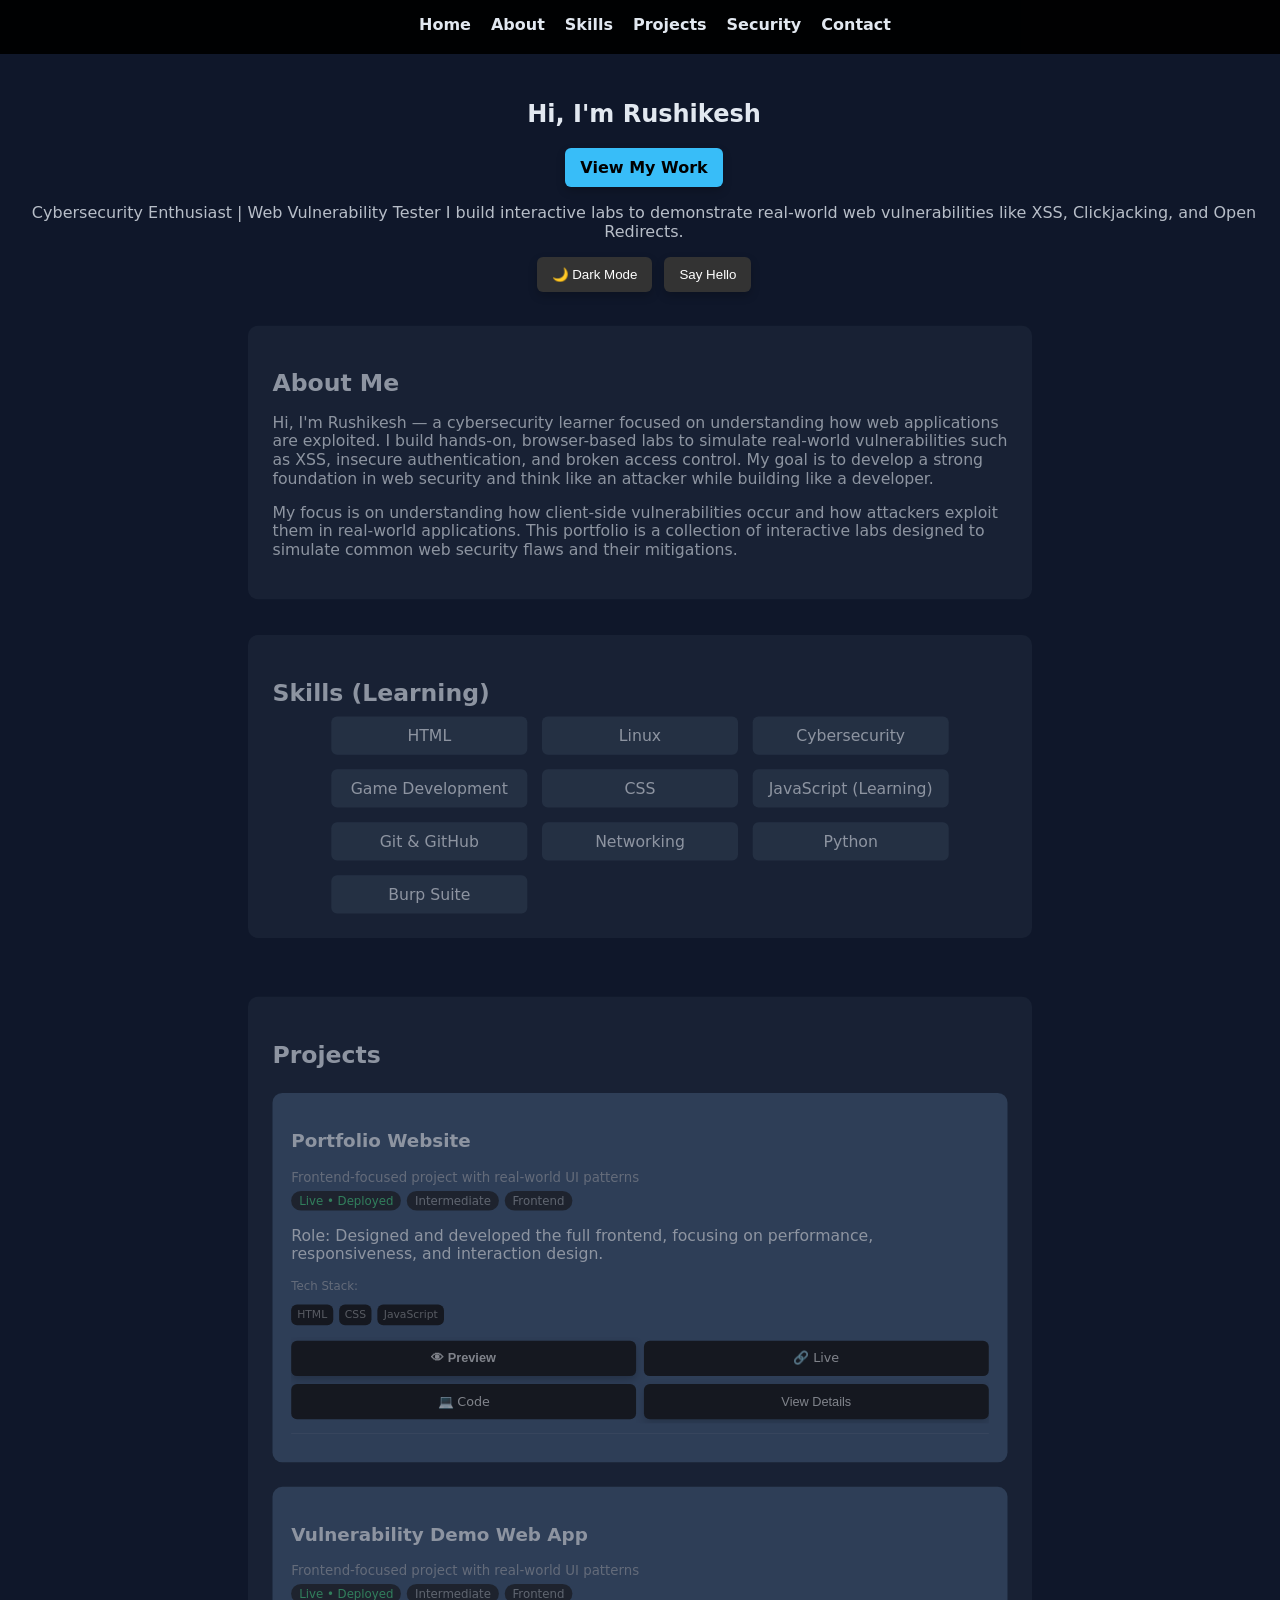
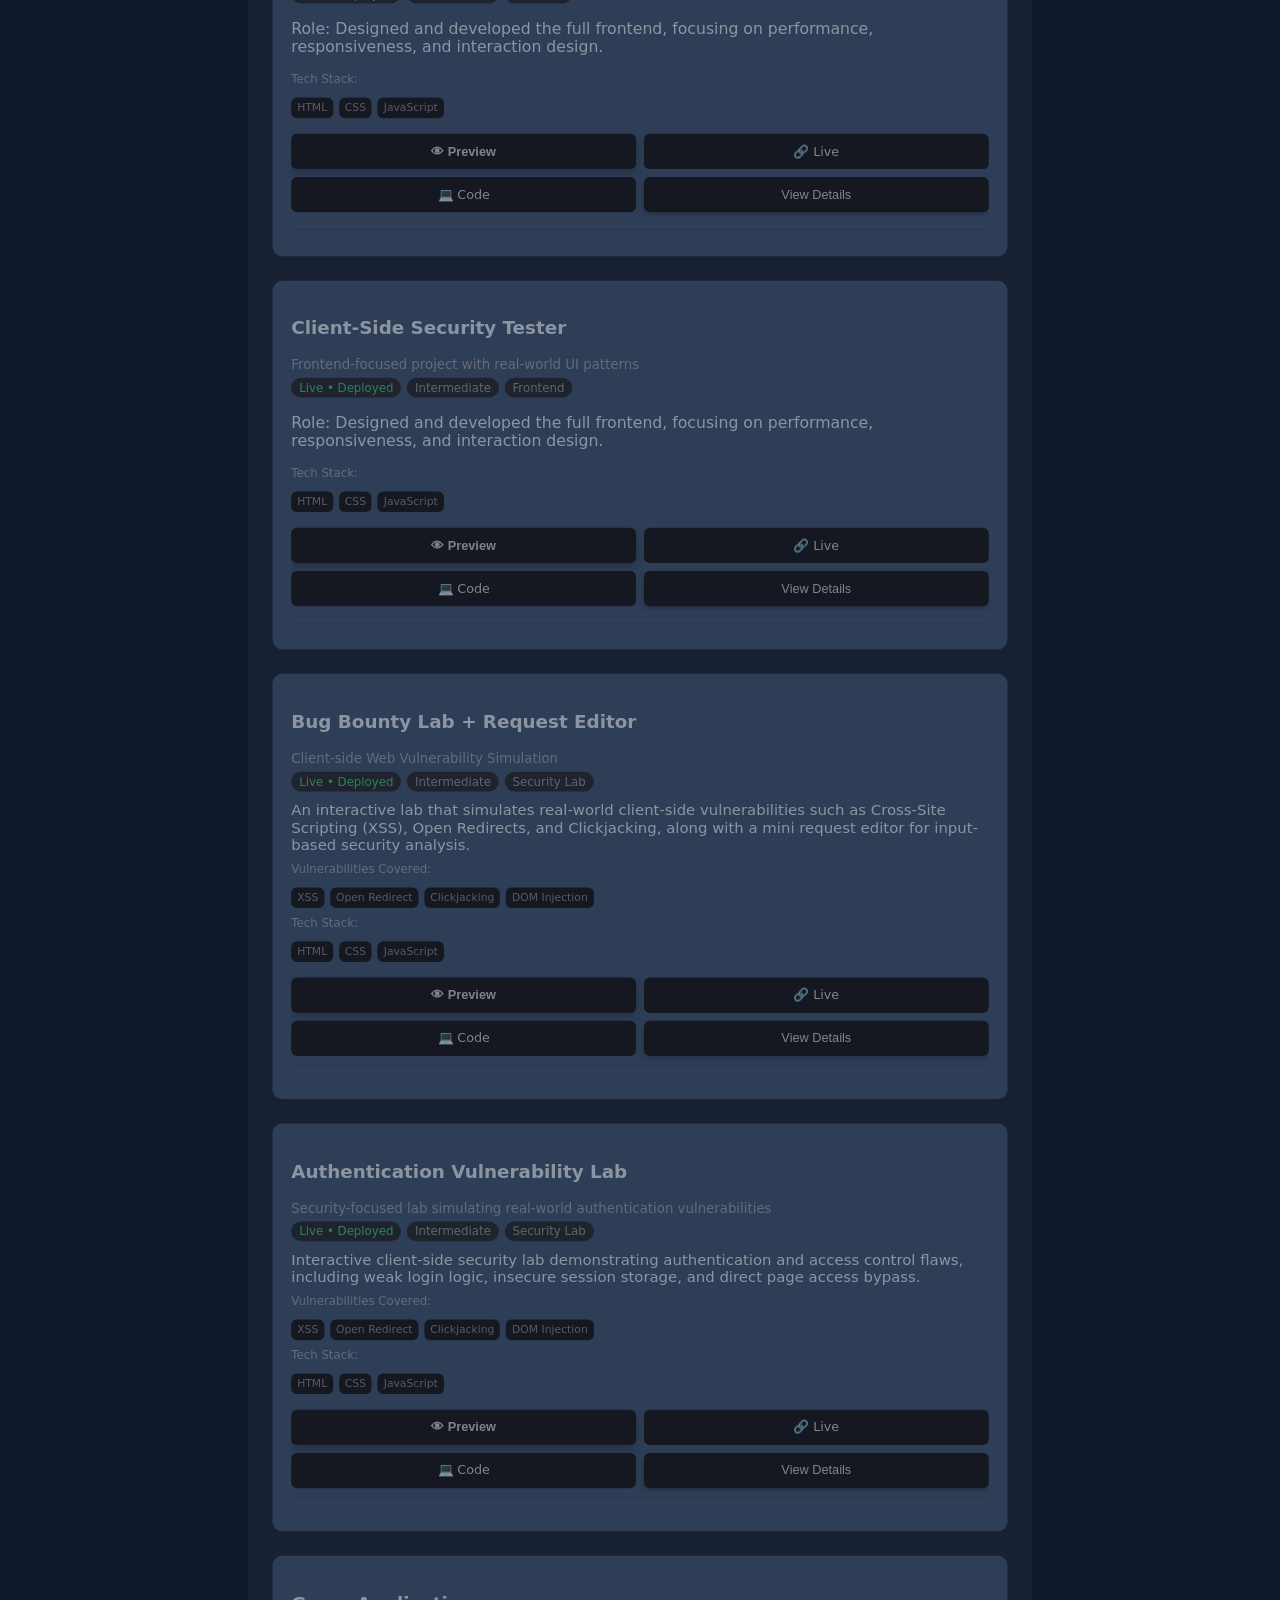
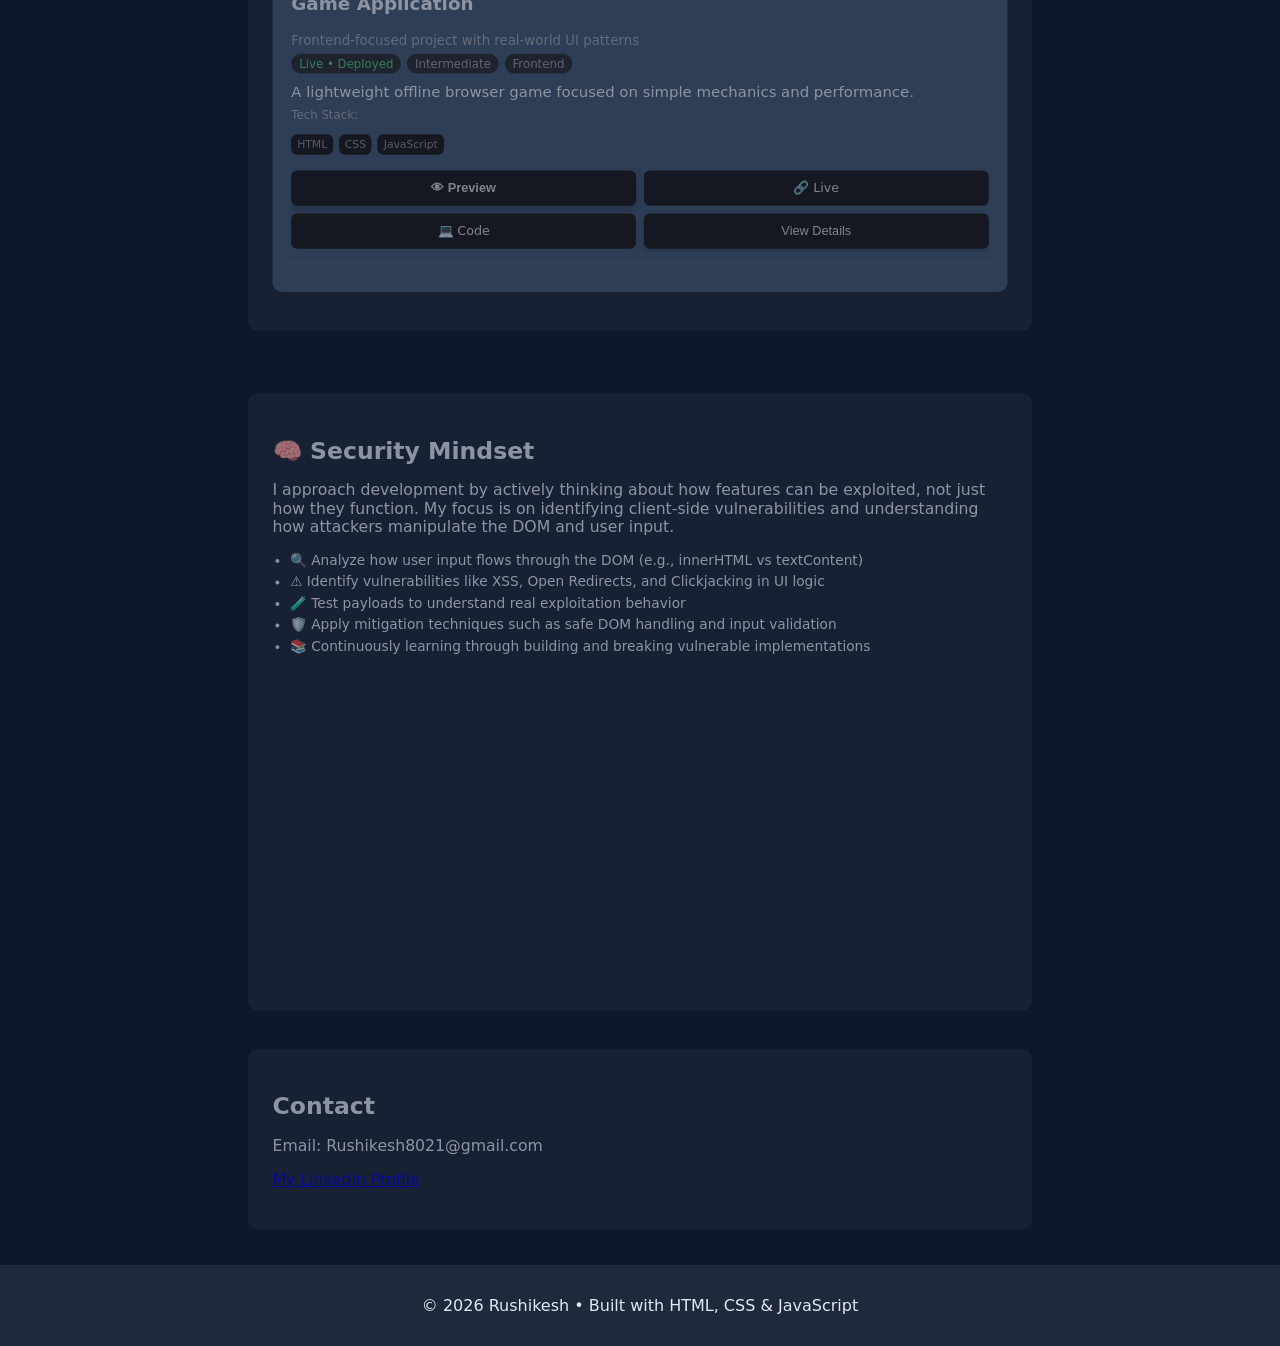
==== commit 325783ef: "p4" ====
--- a/index.html
+++ b/index.html
@@ -50,15 +50,18 @@
             <div class="section-content">
                 <h2>About Me</h2>
                 <p>
-                    Hi, I'm Rushikesh — a beginner focused on Web Security and client-side vulnerabilities.<br><br>
-
-                    I build interactive labs to demonstrate how real-world web vulnerabilities like Cross-Site Scripting (XSS), Open Redirects, and Clickjacking work, how they are exploited, and how they can be fixed.<br><br>
-
-                    My focus is on understanding how client-side vulnerabilities occur and how attackers exploit them in real-world applications.<br><br>
-
-                    This portfolio is a collection of interactive labs designed to simulate common web security flaws and their mitigations.<br><br>
-
-                    Currently focused on: XSS, DOM-based vulnerabilities, and client-side attack vectors.
+                    Hi, I'm Rushikesh — a cybersecurity learner focused on understanding how web applications are exploited.
+
+                    I build hands-on, browser-based labs to simulate real-world vulnerabilities such as XSS, insecure authentication, and broken access control.
+
+                    My goal is to develop a strong foundation in web security and think like an attacker while building like a developer.
+                </p>
+                <p>
+                    My focus is on understanding how client-side vulnerabilities occur
+                    and how attackers exploit them in real-world applications.
+
+                    This portfolio is a collection of interactive labs designed to simulate
+                    common web security flaws and their mitigations.
                 </p>
             </div>
         </section>
@@ -282,7 +285,7 @@
 
                     <!-- 4. Actions (interaction) -->
                     <div class="project-actions">
-                        <button class="btn preview-btn" aria-label="Preview project" data-url="https://ronkiller18.github.io/portfolio/projects/security-tester/"">
+                        <button class="btn preview-btn" aria-label="Preview project" data-url="https://ronkiller18.github.io/portfolio/projects/security-tester/">
                         👁 Preview
                         </button>
                         <a href="https://ronkiller18.github.io/portfolio/projects/security-tester/"" target="_blank" rel="noopener noreferrer" class="btn">
@@ -422,6 +425,91 @@
                     </div>
                 </div>
 
+                <div class="project-card">
+
+                    <!-- 1. Title -->
+                    <h3>Authentication Vulnerability Lab</h3>
+                    <p class="project-subtitle">
+                        Security-focused lab simulating real-world authentication vulnerabilities
+                    </p>
+
+                    <!-- 2. Meta (quick signals) -->
+                    <div class="project-meta">
+                        <span class="status live">Live • Deployed</span>
+                        <span class="complexity">Intermediate</span>
+                        <span class="type">Security Lab</span>
+                    </div>
+
+                    <!-- Description -->
+                    <p class="project-desc">
+                        Interactive client-side security lab demonstrating authentication and access control flaws,
+                        including weak login logic, insecure session storage, and direct page access bypass.
+                    </p>
+
+                    <!-- 3. Tech stack -->
+                    <p class="tech-label">Vulnerabilities Covered:</p>
+                    <div class="project-tech">
+                        <span>XSS</span>
+                        <span>Open Redirect</span>
+                        <span>Clickjacking</span>
+                        <span>DOM Injection</span>
+                    </div>
+                    
+                    <p class="tech-label">Tech Stack:</p> 
+                    <div class="project-tech">
+                        <span>HTML</span>
+                        <span>CSS</span>
+                        <span>JavaScript</span>
+                    </div>
+
+                    <!-- 4. Actions (interaction) -->
+                    <div class="project-actions">
+                        <button class="btn preview-btn" aria-label="Preview project" data-url="https://ronkiller18.github.io/portfolio/projects/auth-lab">
+                        👁 Preview
+                        </button>
+                        <a href="https://ronkiller18.github.io/portfolio/projects/auth-lab/index.html" target="_blank" rel="noopener noreferrer" class="btn">
+                        🔗 Live
+                        </a>
+                        <a href="https://github.com/Ronkiller18/portfolio/tree/main/projects/auth-lab" target="_blank" rel="noopener noreferrer" class="btn">
+                        💻 Code
+                        </a>
+                        <button class="btn details-btn">View Details</button>
+                    </div>
+
+                    <!-- 5. Expandable details -->
+                    <div class="project-details">
+
+                        <!-- Features (proof of skill) -->
+                        <ul class="project-features">
+                            <li>Simulated weak client-side authentication logic</li>
+                            <li>Demonstration of localStorage-based session manipulation</li>
+                            <li>Direct access bypass to protected resources (Broken Access Control)</li>
+                            <li>Interactive vulnerability breakdown with exploit examples</li>
+                        </ul>
+
+                        <ul class="project-details-list">
+                            <li>Analyzing DOM-based vulnerabilities</li>
+                            <li>Crafting and testing attack payloads</li>
+                            <li>Understanding exploitation flow and mitigation techniques</li>
+                        </ul>
+
+                        <!-- Security Notes -->
+                        <div class="project-security">
+                            <p class="tech-label">🔐 Security Notes</p>
+                            <ul>
+                                <li>Client-side authentication is inherently insecure</li>
+                                <li>localStorage should not be used for sensitive session control</li>
+                                <li>Proper access control must be enforced on the server</li>
+                                <li>This project intentionally demonstrates insecure patterns for learning</li>
+                            </ul>
+                        </div>
+
+                        <!-- Note (thinking signal) -->
+                        <p class="project-note">
+                            Currently under development🐇
+                        </p>
+                    </div>
+                </div>                
 
                 <div class="project-card">
 
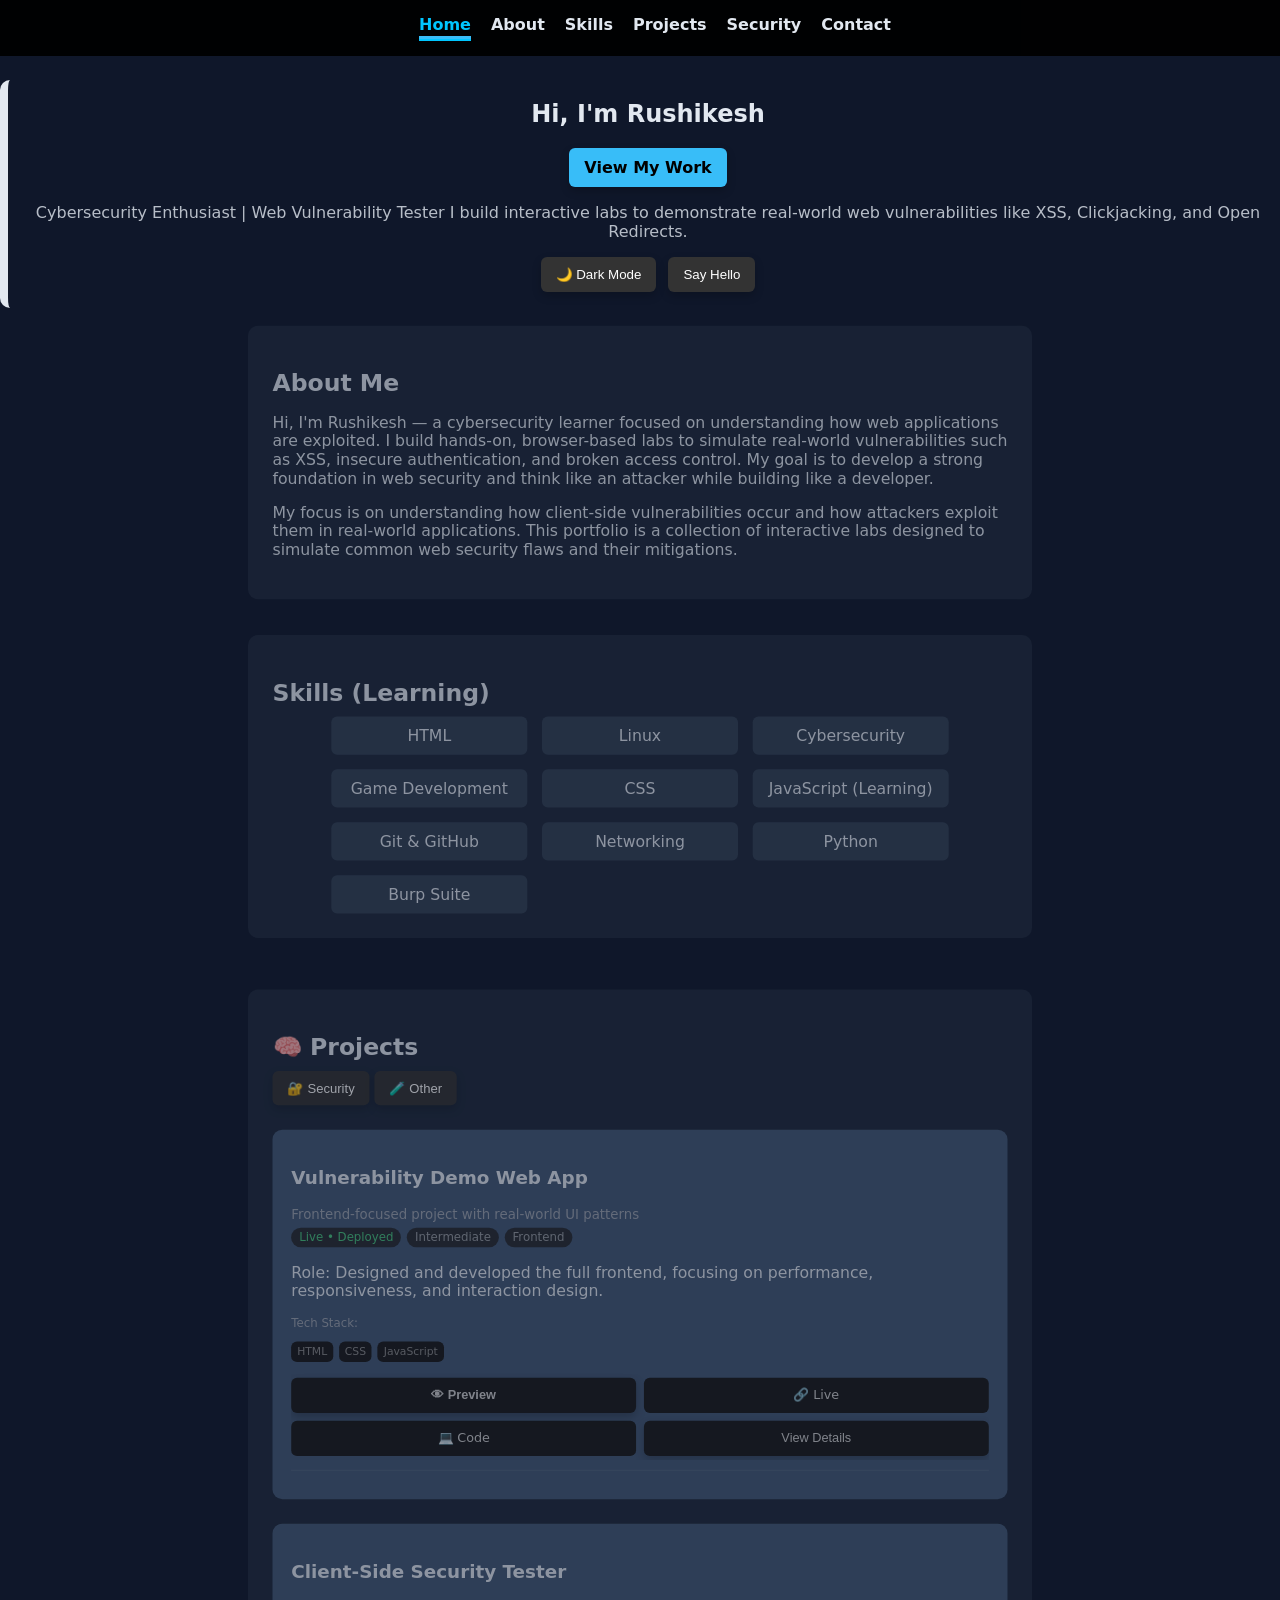
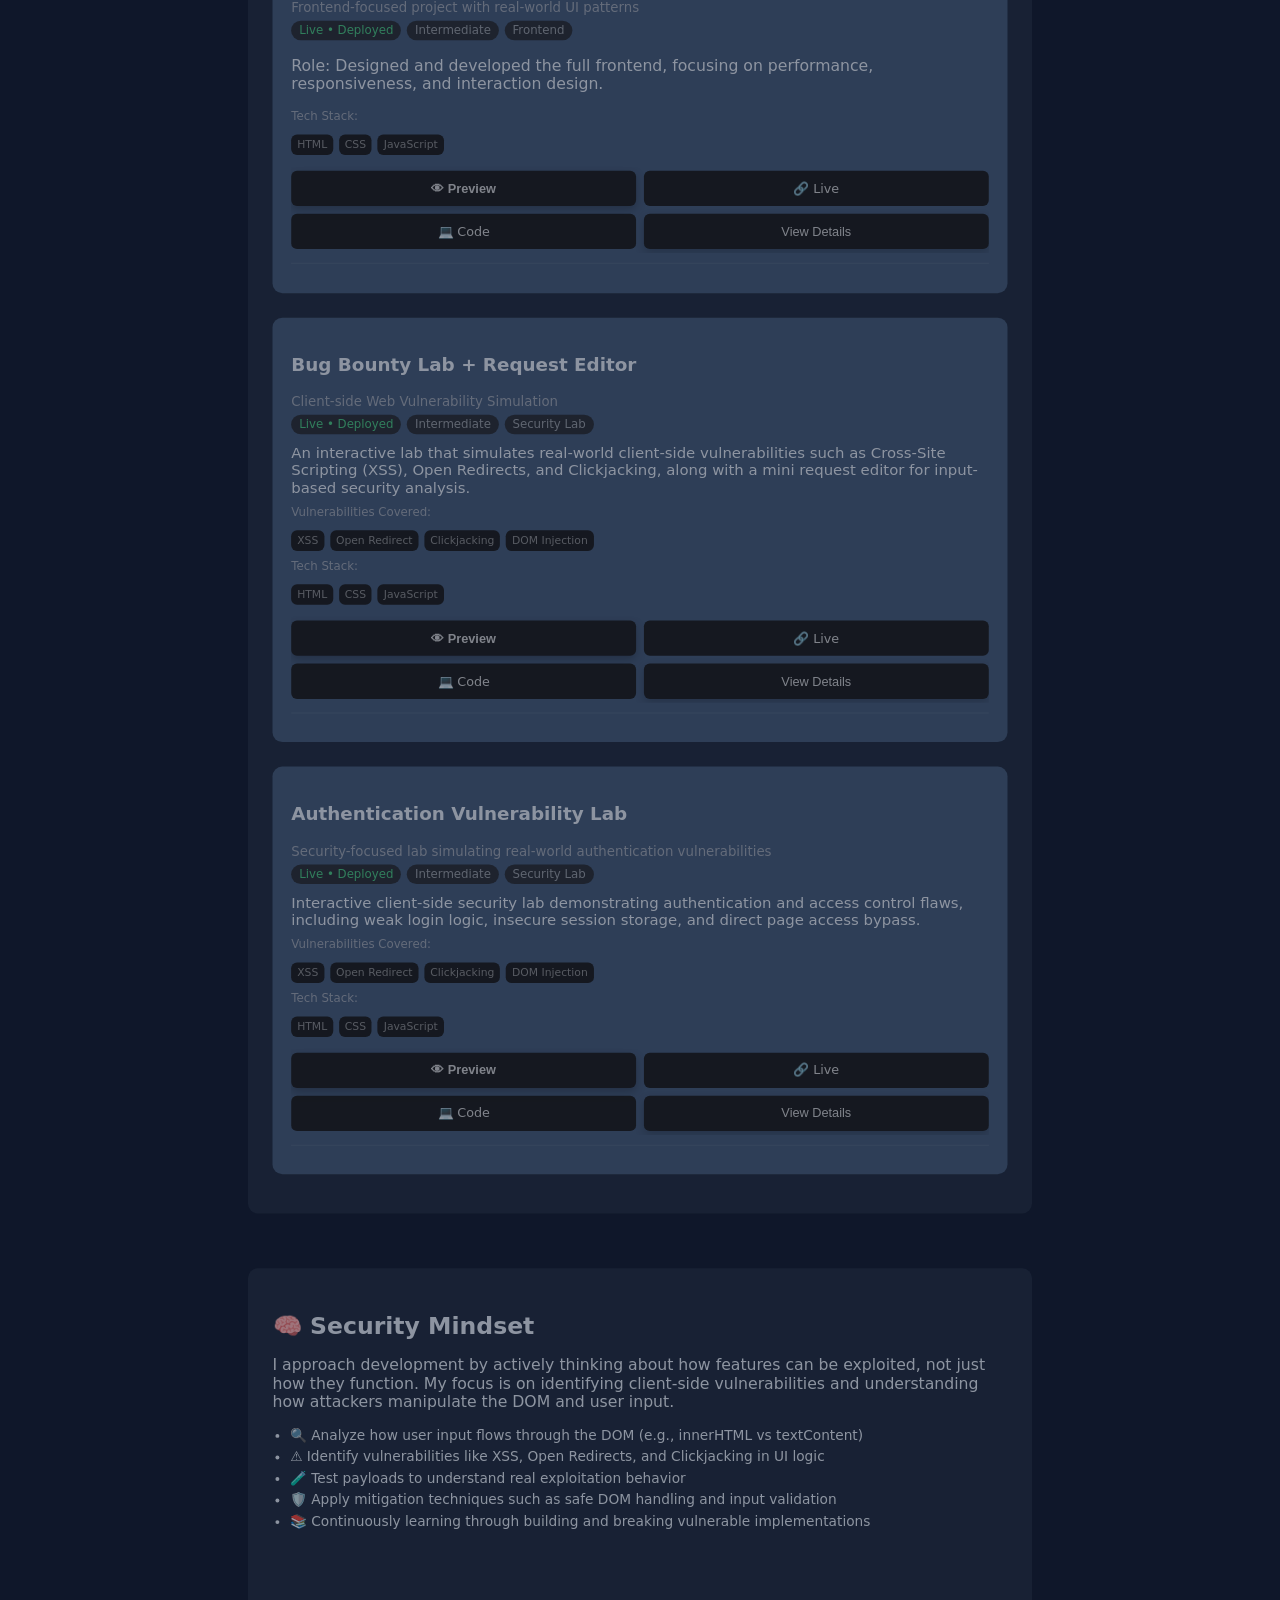
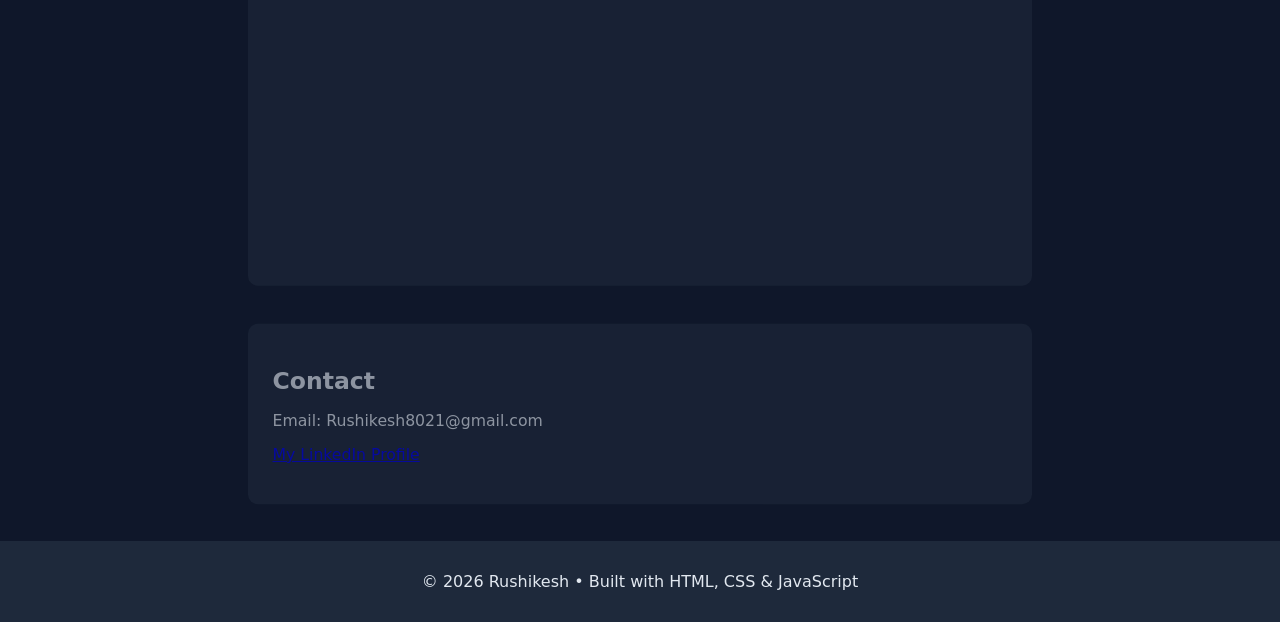
==== commit fbf2a46b: "Mistake" ====
--- a/index.html
+++ b/index.html
@@ -89,429 +89,433 @@
         <!-- Projects -->
         <section id="projects" class="section reveal">
             <div class="section-content">
-                <h2>Projects</h2>
-                
-                <div class="project-card">
-
-                    <!-- 1. Title -->
-                    <h3>Portfolio Website</h3>
-                    <p class="project-subtitle">
-                        Frontend-focused project with real-world UI patterns
-                    </p>
-
-                    <!-- 2. Meta (quick signals) -->
-                    <div class="project-meta">
-                        <span class="status live">Live • Deployed</span>
-                        <span class="complexity">Intermediate</span>
-                        <span class="type">Frontend</span>
-                    </div>
-
-                    <!-- Description -->
-                    <p class="project-role">
-                        Role: Designed and developed the full frontend, focusing on performance, responsiveness, and interaction design.
-                    </p>
-
-                    <!-- 3. Tech stack -->
-                    <p class="tech-label">Tech Stack:</p>
-                    <div class="project-tech">
-                        <span>HTML</span>
-                        <span>CSS</span>
-                        <span>JavaScript</span>
-                    </div>
-
-                    <!-- 4. Actions (interaction) -->
-                    <div class="project-actions">
-                        <button class="btn preview-btn" aria-label="Preview project" data-url="https://ronkiller18.github.io/portfolio/">
-                        👁 Preview
-                        </button>
-                        <a href="https://ronkiller18.github.io/portfolio/" target="_blank" rel="noopener noreferrer" class="btn">
-                        🔗 Live
-                        </a>
-                        <a href="https://github.com/Ronkiller18/portfolio" target="_blank" rel="noopener noreferrer" class="btn">
-                        💻 Code
-                        </a>
-                        <button class="btn details-btn">View Details</button>
-                    </div>
-
-                    <!-- 5. Expandable details -->
-                    <div class="project-details">
-
-                        <!-- Features (proof of skill) -->
-                        <ul class="project-features">
-                            <li>IntersectionObserver-based animations</li>
-                            <li>Responsive layout with Flexbox</li>
-                            <li>Dynamic modal preview system</li>
-                        </ul>
-
-                        <ul class="project-details-list">
-                            <li>Built responsive layout using CSS Grid and Flexbox</li>
-                            <li>Implemented dark mode toggle using classList</li>
-                            <li>Added scroll reveal animations using IntersectionObserver</li>
-                            <li>Optimized layout for mobile devices</li>
-                            <li><strong>Problem:</strong> Needed a clean way to present projects professionally</li>
-                            <li><strong>Solution:</strong> Built a modular, responsive UI with reusable components</li>
-                        </ul>
-
-                        <!-- Security -->
-                        <div class="project-security">
-                            <p class="tech-label">🔐 Security Notes</p>
-                            <ul>
-                                <li>Static content reduces attack surface</li>
-                                <li>No user input stored or processed</li>
-                                <li>External links handled safely</li>
-                                <li>Future scope: apply Content Security Policy (CSP)</li>
-                            </ul>
-                        </div>
-
-                        <!-- Note (thinking signal) -->
-                        <p class="project-note">
-                            Focused on performance and clean DOM structure
-                        </p>                        
-
-                    </div>
-
-                </div>
-
-                <div class="project-card">
-
-                    <!-- 1. Title -->
-                    <h3>Vulnerability Demo Web App</h3>
-                    <p class="project-subtitle">
-                        Frontend-focused project with real-world UI patterns
-                    </p>
-
-                    <!-- 2. Meta (quick signals) -->
-                    <div class="project-meta">
-                        <span class="status live">Live • Deployed</span>
-                        <span class="complexity">Intermediate</span>
-                        <span class="type">Frontend</span>
-                    </div>
-
-                    <!-- Description -->
-                    <p class="project-role">
-                        Role: Designed and developed the full frontend, focusing on performance, responsiveness, and interaction design.
-                    </p>
-
-                    <!-- 3. Tech stack -->
-                    <p class="tech-label">Tech Stack:</p>
-                    <div class="project-tech">
-                        <span>HTML</span>
-                        <span>CSS</span>
-                        <span>JavaScript</span>
-                    </div>
-
-                    <!-- 4. Actions (interaction) -->
-                    <div class="project-actions">
-                        <button class="btn preview-btn" aria-label="Preview project" data-url="https://ronkiller18.github.io/portfolio/projects/vuln-demo-app/">
-                        👁 Preview
-                        </button>
-                        <a href="https://ronkiller18.github.io/portfolio/projects/vuln-demo-app/" target="_blank" rel="noopener noreferrer" class="btn">
-                        🔗 Live
-                        </a>
-                        <a href="https://github.com/Ronkiller18/portfolio/tree/main/projects/vuln-demo-app" target="_blank" rel="noopener noreferrer" class="btn">
-                        💻 Code
-                        </a>
-                        <button class="btn details-btn">View Details</button>
-                    </div>
-
-                    <!-- 5. Expandable details -->
-                    <div class="project-details">
-
-                        <!-- Features (proof of skill) -->
-                        <ul class="project-features">
-                            <li>Demonstrates DOM-based XSS vulnerability</li>
-                            <li>Includes secure fix using safe DOM handling</li>
-                            <li>Side-by-side comparison view</li>
-                            <li>Predefined attack payload testing</li>
-                            <li>Phishing detection mini feature</li>
-                        </ul>
-
-                        <ul class="project-details-list">
-                            <li>Built responsive layout using CSS Grid and Flexbox</li>
-                            <li>Implemented dark mode toggle using classList</li>
-                            <li>Added scroll reveal animations using IntersectionObserver</li>
-                            <li>Optimized layout for mobile devices</li>
-                            <li><strong>Problem:</strong> Needed a clean way to present projects professionally</li>
-                            <li><strong>Solution:</strong> Built a modular, responsive UI with reusable components</li>
-                        </ul>
-
-                        <!-- Security -->
-                        <div class="project-security">
-                            <p class="tech-label">🔐 Security Notes</p>
-                            <ul>
-                                <li>Static content reduces attack surface</li>
-                                <li>No user input stored or processed</li>
-                                <li>External links handled safely</li>
-                                <li>Future scope: apply Content Security Policy (CSP)</li>
-                            </ul>
-                        </div>
-
-                        <!-- Note (thinking signal) -->
-                        <p class="project-note">
-                            Focused on performance and clean DOM structure
-                        </p>                        
-
-                    </div>
-
-                </div>
-
-                <div class="project-card">
-
-                    <!-- 1. Title -->
-                    <h3>Client-Side Security Tester</h3>
-                    <p class="project-subtitle">
-                        Frontend-focused project with real-world UI patterns
-                    </p>
-
-                    <!-- 2. Meta (quick signals) -->
-                    <div class="project-meta">
-                        <span class="status live">Live • Deployed</span>
-                        <span class="complexity">Intermediate</span>
-                        <span class="type">Frontend</span>
-                    </div>
-
-                    <!-- Description -->
-                    <p class="project-role">
-                        Role: Designed and developed the full frontend, focusing on performance, responsiveness, and interaction design.
-                    </p>
-
-                    <!-- 3. Tech stack -->
-                    <p class="tech-label">Tech Stack:</p>
-                    <div class="project-tech">
-                        <span>HTML</span>
-                        <span>CSS</span>
-                        <span>JavaScript</span>
-                    </div>
-
-                    <!-- 4. Actions (interaction) -->
-                    <div class="project-actions">
-                        <button class="btn preview-btn" aria-label="Preview project" data-url="https://ronkiller18.github.io/portfolio/projects/security-tester/">
-                        👁 Preview
-                        </button>
-                        <a href="https://ronkiller18.github.io/portfolio/projects/security-tester/"" target="_blank" rel="noopener noreferrer" class="btn">
-                        🔗 Live
-                        </a>
-                        <a href="https://github.com/Ronkiller18/portfolio/tree/main/projects/security-tester" target="_blank" rel="noopener noreferrer" class="btn">
-                        💻 Code
-                        </a>
-                        <button class="btn details-btn">View Details</button>
-                    </div>
-
-                    <!-- 5. Expandable details -->
-                    <div class="project-details">
-
-                        <!-- Features (proof of skill) -->
-                        <ul class="project-features">
-                            <h2>How Detection Works</h2>
-
-                            <p><strong>XSS:</strong> Detects script tags, event handlers, and JavaScript URIs.</p>
-                            <p><strong>Phishing:</strong> Identifies suspicious keywords and domain patterns.</p>
-                            <p><strong>DOM Risk:</strong> Flags unsafe JavaScript functions like innerHTML and eval.</p>
-                        </ul>
-
-                        <ul class="project-details-list">
-                            <li>Built responsive layout using CSS Grid and Flexbox</li>
-                            <li>Implemented dark mode toggle using classList</li>
-                            <li>Added scroll reveal animations using IntersectionObserver</li>
-                            <li>Optimized layout for mobile devices</li>
-                            <li><strong>Problem:</strong> Needed a clean way to present projects professionally</li>
-                            <li><strong>Solution:</strong> Built a modular, responsive UI with reusable components</li>
-                        </ul>
-
-                        <!-- Security -->
-                        <div class="project-security">
-                            <p class="tech-label">🔐 Security Notes</p>
-                            <ul>
-                                <li>Static content reduces attack surface</li>
-                                <li>No user input stored or processed</li>
-                                <li>External links handled safely</li>
-                                <li>Future scope: apply Content Security Policy (CSP)</li>
-                            </ul>
-                        </div>
-
-                        <!-- Note (thinking signal) -->
-                        <p class="project-note">
-                            Focused on performance and clean DOM structure
-                        </p>                        
-
-                    </div>
-
+                <h2>🧠 Projects</h2>
+
+                <div class="tabs">
+                    <button class="tab-btn" data-tab="securityTab">🔐 Security</button>
+                    <button class="tab-btn" data-tab="otherTab">🧪 Other</button>
                 </div>
                 
-                <div class="project-card">
-
-                    <!-- 1. Title -->
-                    <h3>Bug Bounty Lab + Request Editor</h3>
-                    <p class="project-subtitle">
-                        Client-side Web Vulnerability Simulation
-                    </p>
-
-                    <!-- 2. Meta (quick signals) -->
-                    <div class="project-meta">
-                        <span class="status live">Live • Deployed</span>
-                        <span class="complexity">Intermediate</span>
-                        <span class="type">Security Lab</span>
+                <div id="securityTab" class="tab-content">
+
+                    <div class="project-card">
+
+                        <!-- 1. Title -->
+                        <h3>Vulnerability Demo Web App</h3>
+                        <p class="project-subtitle">
+                            Frontend-focused project with real-world UI patterns
+                        </p>
+
+                        <!-- 2. Meta (quick signals) -->
+                        <div class="project-meta">
+                            <span class="status live">Live • Deployed</span>
+                            <span class="complexity">Intermediate</span>
+                            <span class="type">Frontend</span>
+                        </div>
+
+                        <!-- Description -->
+                        <p class="project-role">
+                            Role: Designed and developed the full frontend, focusing on performance, responsiveness, and interaction design.
+                        </p>
+
+                        <!-- 3. Tech stack -->
+                        <p class="tech-label">Tech Stack:</p>
+                        <div class="project-tech">
+                            <span>HTML</span>
+                            <span>CSS</span>
+                            <span>JavaScript</span>
+                        </div>
+
+                        <!-- 4. Actions (interaction) -->
+                        <div class="project-actions">
+                            <button class="btn preview-btn" aria-label="Preview project" data-url="https://ronkiller18.github.io/portfolio/projects/vuln-demo-app/">
+                            👁 Preview
+                            </button>
+                            <a href="https://ronkiller18.github.io/portfolio/projects/vuln-demo-app/" target="_blank" rel="noopener noreferrer" class="btn">
+                            🔗 Live
+                            </a>
+                            <a href="https://github.com/Ronkiller18/portfolio/tree/main/projects/vuln-demo-app" target="_blank" rel="noopener noreferrer" class="btn">
+                            💻 Code
+                            </a>
+                            <button class="btn details-btn">View Details</button>
+                        </div>
+
+                        <!-- 5. Expandable details -->
+                        <div class="project-details">
+
+                            <!-- Features (proof of skill) -->
+                            <ul class="project-features">
+                                <li>Demonstrates DOM-based XSS vulnerability</li>
+                                <li>Includes secure fix using safe DOM handling</li>
+                                <li>Side-by-side comparison view</li>
+                                <li>Predefined attack payload testing</li>
+                                <li>Phishing detection mini feature</li>
+                            </ul>
+
+                            <ul class="project-details-list">
+                                <li>Built responsive layout using CSS Grid and Flexbox</li>
+                                <li>Implemented dark mode toggle using classList</li>
+                                <li>Added scroll reveal animations using IntersectionObserver</li>
+                                <li>Optimized layout for mobile devices</li>
+                                <li><strong>Problem:</strong> Needed a clean way to present projects professionally</li>
+                                <li><strong>Solution:</strong> Built a modular, responsive UI with reusable components</li>
+                            </ul>
+
+                            <!-- Security -->
+                            <div class="project-security">
+                                <p class="tech-label">🔐 Security Notes</p>
+                                <ul>
+                                    <li>Static content reduces attack surface</li>
+                                    <li>No user input stored or processed</li>
+                                    <li>External links handled safely</li>
+                                    <li>Future scope: apply Content Security Policy (CSP)</li>
+                                </ul>
+                            </div>
+
+                            <!-- Note (thinking signal) -->
+                            <p class="project-note">
+                                Focused on performance and clean DOM structure
+                            </p>                        
+                        </div>
                     </div>
 
-                    <!-- Description -->
-                    <p class="project-desc">
-                        An interactive lab that simulates real-world client-side vulnerabilities 
-                        such as Cross-Site Scripting (XSS), Open Redirects, and Clickjacking, 
-                        along with a mini request editor for input-based security analysis.
-                    </p>
-
-                    <!-- 3. Tech stack -->
-                    <p class="tech-label">Vulnerabilities Covered:</p>
-                    <div class="project-tech">
-                        <span>XSS</span>
-                        <span>Open Redirect</span>
-                        <span>Clickjacking</span>
-                        <span>DOM Injection</span>
+                    <div class="project-card">
+
+                        <!-- 1. Title -->
+                        <h3>Client-Side Security Tester</h3>
+                        <p class="project-subtitle">
+                            Frontend-focused project with real-world UI patterns
+                        </p>
+
+                        <!-- 2. Meta (quick signals) -->
+                        <div class="project-meta">
+                            <span class="status live">Live • Deployed</span>
+                            <span class="complexity">Intermediate</span>
+                            <span class="type">Frontend</span>
+                        </div>
+
+                        <!-- Description -->
+                        <p class="project-role">
+                            Role: Designed and developed the full frontend, focusing on performance, responsiveness, and interaction design.
+                        </p>
+
+                        <!-- 3. Tech stack -->
+                        <p class="tech-label">Tech Stack:</p>
+                        <div class="project-tech">
+                            <span>HTML</span>
+                            <span>CSS</span>
+                            <span>JavaScript</span>
+                        </div>
+
+                        <!-- 4. Actions (interaction) -->
+                        <div class="project-actions">
+                            <button class="btn preview-btn" aria-label="Preview project" data-url="https://ronkiller18.github.io/portfolio/projects/security-tester/">
+                            👁 Preview
+                            </button>
+                            <a href="https://ronkiller18.github.io/portfolio/projects/security-tester/" target="_blank" rel="noopener noreferrer" class="btn">
+                            🔗 Live
+                            </a>
+                            <a href="https://github.com/Ronkiller18/portfolio/tree/main/projects/security-tester" target="_blank" rel="noopener noreferrer" class="btn">
+                            💻 Code
+                            </a>
+                            <button class="btn details-btn">View Details</button>
+                        </div>
+
+                        <!-- 5. Expandable details -->
+                        <div class="project-details">
+
+                            <!-- Features (proof of skill) -->
+                            <ul class="project-features">
+                                <h2>How Detection Works</h2>
+
+                                <p><strong>XSS:</strong> Detects script tags, event handlers, and JavaScript URIs.</p>
+                                <p><strong>Phishing:</strong> Identifies suspicious keywords and domain patterns.</p>
+                                <p><strong>DOM Risk:</strong> Flags unsafe JavaScript functions like innerHTML and eval.</p>
+                            </ul>
+
+                            <ul class="project-details-list">
+                                <li>Built responsive layout using CSS Grid and Flexbox</li>
+                                <li>Implemented dark mode toggle using classList</li>
+                                <li>Added scroll reveal animations using IntersectionObserver</li>
+                                <li>Optimized layout for mobile devices</li>
+                                <li><strong>Problem:</strong> Needed a clean way to present projects professionally</li>
+                                <li><strong>Solution:</strong> Built a modular, responsive UI with reusable components</li>
+                            </ul>
+
+                            <!-- Security -->
+                            <div class="project-security">
+                                <p class="tech-label">🔐 Security Notes</p>
+                                <ul>
+                                    <li>Static content reduces attack surface</li>
+                                    <li>No user input stored or processed</li>
+                                    <li>External links handled safely</li>
+                                    <li>Future scope: apply Content Security Policy (CSP)</li>
+                                </ul>
+                            </div>
+
+                            <!-- Note (thinking signal) -->
+                            <p class="project-note">
+                                Focused on performance and clean DOM structure
+                            </p>                        
+                        </div>
                     </div>
                     
-                    <p class="tech-label">Tech Stack:</p> 
-                    <div class="project-tech">
-                        <span>HTML</span>
-                        <span>CSS</span>
-                        <span>JavaScript</span>
+                    <div class="project-card">
+
+                        <!-- 1. Title -->
+                        <h3>Bug Bounty Lab + Request Editor</h3>
+                        <p class="project-subtitle">
+                            Client-side Web Vulnerability Simulation
+                        </p>
+
+                        <!-- 2. Meta (quick signals) -->
+                        <div class="project-meta">
+                            <span class="status live">Live • Deployed</span>
+                            <span class="complexity">Intermediate</span>
+                            <span class="type">Security Lab</span>
+                        </div>
+
+                        <!-- Description -->
+                        <p class="project-desc">
+                            An interactive lab that simulates real-world client-side vulnerabilities 
+                            such as Cross-Site Scripting (XSS), Open Redirects, and Clickjacking, 
+                            along with a mini request editor for input-based security analysis.
+                        </p>
+
+                        <!-- 3. Tech stack -->
+                        <p class="tech-label">Vulnerabilities Covered:</p>
+                        <div class="project-tech">
+                            <span>XSS</span>
+                            <span>Open Redirect</span>
+                            <span>Clickjacking</span>
+                            <span>DOM Injection</span>
+                        </div>
+                        
+                        <p class="tech-label">Tech Stack:</p> 
+                        <div class="project-tech">
+                            <span>HTML</span>
+                            <span>CSS</span>
+                            <span>JavaScript</span>
+                        </div>
+
+                        <!-- 4. Actions (interaction) -->
+                        <div class="project-actions">
+                            <button class="btn preview-btn" aria-label="Preview project" data-url="https://ronkiller18.github.io/portfolio/projects/bug-bounty-lab">
+                            👁 Preview
+                            </button>
+                            <a href="https://ronkiller18.github.io/portfolio/projects/bug-bounty-lab" target="_blank" rel="noopener noreferrer" class="btn">
+                            🔗 Live
+                            </a>
+                            <a href="https://github.com/Ronkiller18/portfolio/tree/main/projects/bug-bounty-lab" target="_blank" rel="noopener noreferrer" class="btn">
+                            💻 Code
+                            </a>
+                            <button class="btn details-btn">View Details</button>
+                        </div>
+
+                        <!-- 5. Expandable details -->
+                        <div class="project-details">
+
+                            <!-- Features (proof of skill) -->
+                            <ul class="project-features">
+                                <li>Stored XSS (vulnerable vs secure implementation)</li>
+                                <li>Open Redirect simulation with validation bypass</li>
+                                <li>Clickjacking attack simulation using hidden overlays</li>
+                                <li>Request Editor for payload testing and analysis</li>
+                            </ul>
+
+                            <ul class="project-details-list">
+                                <li>Analyzing DOM-based vulnerabilities</li>
+                                <li>Crafting and testing attack payloads</li>
+                                <li>Understanding exploitation flow and mitigation techniques</li>
+                            </ul>
+
+                            <!-- Security Notes -->
+                            <div class="project-security">
+                                <p class="tech-label">🔐 Security Breakdown</p>
+                                <ul>
+                                    <li><strong>XSS Impact:</strong> Allows execution of arbitrary JavaScript in victim’s browser</li>
+                                    <li><strong>Open Redirect Risk:</strong> Can be used for phishing and user redirection attacks</li>
+                                    <li><strong>Clickjacking:</strong> Tricks users into performing unintended actions</li>
+                                    <li><strong>Mitigation:</strong> Safe DOM handling, URL validation, and UI protection techniques</li>
+                                </ul>
+                            </div>
+
+                            <!-- Note (thinking signal) -->
+                            <p class="project-note">
+                                Currently under development🐇
+                            </p>
+                        </div>
                     </div>
 
-                    <!-- 4. Actions (interaction) -->
-                    <div class="project-actions">
-                        <button class="btn preview-btn" aria-label="Preview project" data-url="https://ronkiller18.github.io/portfolio/projects/bug-bounty-lab">
-                        👁 Preview
-                        </button>
-                        <a href="https://ronkiller18.github.io/portfolio/projects/bug-bounty-lab" target="_blank" rel="noopener noreferrer" class="btn">
-                        🔗 Live
-                        </a>
-                        <a href="https://github.com/Ronkiller18/portfolio/tree/main/projects/bug-bounty-lab" target="_blank" rel="noopener noreferrer" class="btn">
-                        💻 Code
-                        </a>
-                        <button class="btn details-btn">View Details</button>
+                    <div class="project-card">
+
+                        <!-- 1. Title -->
+                        <h3>Authentication Vulnerability Lab</h3>
+                        <p class="project-subtitle">
+                            Security-focused lab simulating real-world authentication vulnerabilities
+                        </p>
+
+                        <!-- 2. Meta (quick signals) -->
+                        <div class="project-meta">
+                            <span class="status live">Live • Deployed</span>
+                            <span class="complexity">Intermediate</span>
+                            <span class="type">Security Lab</span>
+                        </div>
+
+                        <!-- Description -->
+                        <p class="project-desc">
+                            Interactive client-side security lab demonstrating authentication and access control flaws,
+                            including weak login logic, insecure session storage, and direct page access bypass.
+                        </p>
+
+                        <!-- 3. Tech stack -->
+                        <p class="tech-label">Vulnerabilities Covered:</p>
+                        <div class="project-tech">
+                            <span>XSS</span>
+                            <span>Open Redirect</span>
+                            <span>Clickjacking</span>
+                            <span>DOM Injection</span>
+                        </div>
+                        
+                        <p class="tech-label">Tech Stack:</p> 
+                        <div class="project-tech">
+                            <span>HTML</span>
+                            <span>CSS</span>
+                            <span>JavaScript</span>
+                        </div>
+
+                        <!-- 4. Actions (interaction) -->
+                        <div class="project-actions">
+                            <button class="btn preview-btn" aria-label="Preview project" data-url="https://ronkiller18.github.io/portfolio/projects/auth-lab">
+                            👁 Preview
+                            </button>
+                            <a href="https://ronkiller18.github.io/portfolio/projects/auth-lab/index.html" target="_blank" rel="noopener noreferrer" class="btn">
+                            🔗 Live
+                            </a>
+                            <a href="https://github.com/Ronkiller18/portfolio/tree/main/projects/auth-lab" target="_blank" rel="noopener noreferrer" class="btn">
+                            💻 Code
+                            </a>
+                            <button class="btn details-btn">View Details</button>
+                        </div>
+
+                        <!-- 5. Expandable details -->
+                        <div class="project-details">
+
+                            <!-- Features (proof of skill) -->
+                            <ul class="project-features">
+                                <li><strong>Weak Authentication:</strong> Login validation handled entirely on client-side → bypassable via DevTools</li>
+                                <li><strong>Session Manipulation:</strong> Authentication state stored in localStorage → can be modified manually</li>
+                                <li><strong>Broken Access Control:</strong> Direct access to protected pages without validation</li>
+                                <li><strong>Exploitation:</strong> Demonstrated bypass using browser console and URL access</li>
+                            </ul>
+
+                            <ul class="project-details-list">
+                                <li>Analyzing DOM-based vulnerabilities</li>
+                                <li>Crafting and testing attack payloads</li>
+                                <li>Understanding exploitation flow and mitigation techniques</li>
+                            </ul>
+
+                            <!-- Security Notes -->
+                            <div class="project-security">
+                                <p class="tech-label">🔐 Security Notes</p>
+                                <ul>
+                                    <li>Client-side authentication is inherently insecure</li>
+                                    <li>localStorage should not be used for sensitive session control</li>
+                                    <li>Proper access control must be enforced on the server</li>
+                                    <li>This project intentionally demonstrates insecure patterns for learning</li>
+                                </ul>
+                            </div>
+
+                            <!-- Note (thinking signal) -->
+                            <p class="project-note">
+                                Currently under development🐇
+                            </p>
+                        </div>
                     </div>
-
-                    <!-- 5. Expandable details -->
-                    <div class="project-details">
-
-                        <!-- Features (proof of skill) -->
-                        <ul class="project-features">
-                            <li>Stored XSS (vulnerable vs secure implementation)</li>
-                            <li>Open Redirect simulation with validation bypass</li>
-                            <li>Clickjacking attack simulation using hidden overlays</li>
-                            <li>Request Editor for payload testing and analysis</li>
-                        </ul>
-
-                        <ul class="project-details-list">
-                            <li>Analyzing DOM-based vulnerabilities</li>
-                            <li>Crafting and testing attack payloads</li>
-                            <li>Understanding exploitation flow and mitigation techniques</li>
-                        </ul>
-
-                        <!-- Security Notes -->
-                        <div class="project-security">
-                            <p class="tech-label">🔐 Security Breakdown</p>
-                            <ul>
-                                <li><strong>XSS Impact:</strong> Allows execution of arbitrary JavaScript in victim’s browser</li>
-                                <li><strong>Open Redirect Risk:</strong> Can be used for phishing and user redirection attacks</li>
-                                <li><strong>Clickjacking:</strong> Tricks users into performing unintended actions</li>
-                                <li><strong>Mitigation:</strong> Safe DOM handling, URL validation, and UI protection techniques</li>
-                            </ul>
-                        </div>
-
-                        <!-- Note (thinking signal) -->
-                        <p class="project-note">
-                            Currently under development🐇
-                        </p>
-                    </div>
-                </div>
-
-                <div class="project-card">
-
-                    <!-- 1. Title -->
-                    <h3>Authentication Vulnerability Lab</h3>
-                    <p class="project-subtitle">
-                        Security-focused lab simulating real-world authentication vulnerabilities
-                    </p>
-
-                    <!-- 2. Meta (quick signals) -->
-                    <div class="project-meta">
-                        <span class="status live">Live • Deployed</span>
-                        <span class="complexity">Intermediate</span>
-                        <span class="type">Security Lab</span>
-                    </div>
-
-                    <!-- Description -->
-                    <p class="project-desc">
-                        Interactive client-side security lab demonstrating authentication and access control flaws,
-                        including weak login logic, insecure session storage, and direct page access bypass.
-                    </p>
-
-                    <!-- 3. Tech stack -->
-                    <p class="tech-label">Vulnerabilities Covered:</p>
-                    <div class="project-tech">
-                        <span>XSS</span>
-                        <span>Open Redirect</span>
-                        <span>Clickjacking</span>
-                        <span>DOM Injection</span>
-                    </div>
-                    
-                    <p class="tech-label">Tech Stack:</p> 
-                    <div class="project-tech">
-                        <span>HTML</span>
-                        <span>CSS</span>
-                        <span>JavaScript</span>
-                    </div>
-
-                    <!-- 4. Actions (interaction) -->
-                    <div class="project-actions">
-                        <button class="btn preview-btn" aria-label="Preview project" data-url="https://ronkiller18.github.io/portfolio/projects/auth-lab">
-                        👁 Preview
-                        </button>
-                        <a href="https://ronkiller18.github.io/portfolio/projects/auth-lab/index.html" target="_blank" rel="noopener noreferrer" class="btn">
-                        🔗 Live
-                        </a>
-                        <a href="https://github.com/Ronkiller18/portfolio/tree/main/projects/auth-lab" target="_blank" rel="noopener noreferrer" class="btn">
-                        💻 Code
-                        </a>
-                        <button class="btn details-btn">View Details</button>
-                    </div>
-
-                    <!-- 5. Expandable details -->
-                    <div class="project-details">
-
-                        <!-- Features (proof of skill) -->
-                        <ul class="project-features">
-                            <li>Simulated weak client-side authentication logic</li>
-                            <li>Demonstration of localStorage-based session manipulation</li>
-                            <li>Direct access bypass to protected resources (Broken Access Control)</li>
-                            <li>Interactive vulnerability breakdown with exploit examples</li>
-                        </ul>
-
-                        <ul class="project-details-list">
-                            <li>Analyzing DOM-based vulnerabilities</li>
-                            <li>Crafting and testing attack payloads</li>
-                            <li>Understanding exploitation flow and mitigation techniques</li>
-                        </ul>
-
-                        <!-- Security Notes -->
-                        <div class="project-security">
-                            <p class="tech-label">🔐 Security Notes</p>
-                            <ul>
-                                <li>Client-side authentication is inherently insecure</li>
-                                <li>localStorage should not be used for sensitive session control</li>
-                                <li>Proper access control must be enforced on the server</li>
-                                <li>This project intentionally demonstrates insecure patterns for learning</li>
-                            </ul>
-                        </div>
-
-                        <!-- Note (thinking signal) -->
-                        <p class="project-note">
-                            Currently under development🐇
-                        </p>
-                    </div>
-                </div>                
-
-                <div class="project-card">
+                </div>                    
+
+                <div id="otherTab" class="tab-content" style="display: none;">
+
+                    <div class="project-card">
+
+                        <!-- 1. Title -->
+                        <h3>Portfolio Website</h3>
+                        <p class="project-subtitle">
+                            Frontend-focused project with real-world UI patterns
+                        </p>
+
+                        <!-- 2. Meta (quick signals) -->
+                        <div class="project-meta">
+                            <span class="status live">Live • Deployed</span>
+                            <span class="complexity">Intermediate</span>
+                            <span class="type">Frontend</span>
+                        </div>
+
+                        <!-- Description -->
+                        <p class="project-role">
+                            Role: Designed and developed the full frontend, focusing on performance, responsiveness, and interaction design.
+                        </p>
+
+                        <!-- 3. Tech stack -->
+                        <p class="tech-label">Tech Stack:</p>
+                        <div class="project-tech">
+                            <span>HTML</span>
+                            <span>CSS</span>
+                            <span>JavaScript</span>
+                        </div>
+
+                        <!-- 4. Actions (interaction) -->
+                        <div class="project-actions">
+                            <button class="btn preview-btn" aria-label="Preview project" data-url="https://ronkiller18.github.io/portfolio/">
+                            👁 Preview
+                            </button>
+                            <a href="https://ronkiller18.github.io/portfolio/" target="_blank" rel="noopener noreferrer" class="btn">
+                            🔗 Live
+                            </a>
+                            <a href="https://github.com/Ronkiller18/portfolio" target="_blank" rel="noopener noreferrer" class="btn">
+                            💻 Code
+                            </a>
+                            <button class="btn details-btn">View Details</button>
+                        </div>
+
+                        <!-- 5. Expandable details -->
+                        <div class="project-details">
+
+                            <!-- Features (proof of skill) -->
+                            <ul class="project-features">
+                                <li>IntersectionObserver-based animations</li>
+                                <li>Responsive layout with Flexbox</li>
+                                <li>Dynamic modal preview system</li>
+                            </ul>
+
+                            <ul class="project-details-list">
+                                <li>Built responsive layout using CSS Grid and Flexbox</li>
+                                <li>Implemented dark mode toggle using classList</li>
+                                <li>Added scroll reveal animations using IntersectionObserver</li>
+                                <li>Optimized layout for mobile devices</li>
+                                <li><strong>Problem:</strong> Needed a clean way to present projects professionally</li>
+                                <li><strong>Solution:</strong> Built a modular, responsive UI with reusable components</li>
+                            </ul>
+
+                            <!-- Security -->
+                            <div class="project-security">
+                                <p class="tech-label">🔐 Security Notes</p>
+                                <ul>
+                                    <li>Static content reduces attack surface</li>
+                                    <li>No user input stored or processed</li>
+                                    <li>External links handled safely</li>
+                                    <li>Future scope: apply Content Security Policy (CSP)</li>
+                                </ul>
+                            </div>
+
+                            <!-- Note (thinking signal) -->
+                            <p class="project-note">
+                                Focused on performance and clean DOM structure
+                            </p>                        
+                        </div>
+                    </div>               
+
+                    <div class="project-card">
 
                         <!-- 1. Title -->
                         <h3>Game Application</h3>
@@ -585,7 +589,8 @@
                                 Currently under development🐇
                             </p>
                         </div>
-                </div>
+                    </div>
+                </div>    
             </div>
         </section>
 
--- a/css/style.css
+++ b/css/style.css
@@ -35,12 +35,12 @@
 }
 
 body {
-    margin: 0;
-    padding-top: 80px;
-    font-family: system-ui, -apple-system, sans-serif;
-    background-color: #0f172a;
-    color: #e2e8f0;
-    overflow-x: hidden;
+  margin: 0;
+  padding-top: 80px;
+  font-family: system-ui, -apple-system, sans-serif;
+  background-color: #0f172a;
+  color: #e2e8f0;
+  overflow-x: hidden;
 }
 
 h1, h2 {
@@ -52,10 +52,10 @@
    2. Layout
 ========================= */
 main {
-    display: flex;
-    flex-direction: column;
-    align-items: center;
-    animation: fadeIn 0.6s ease;
+  display: flex;
+  flex-direction: column;
+  align-items: center;
+  animation: fadeIn 0.6s ease;
 }
 
 /*Scroll Progress-bar*/
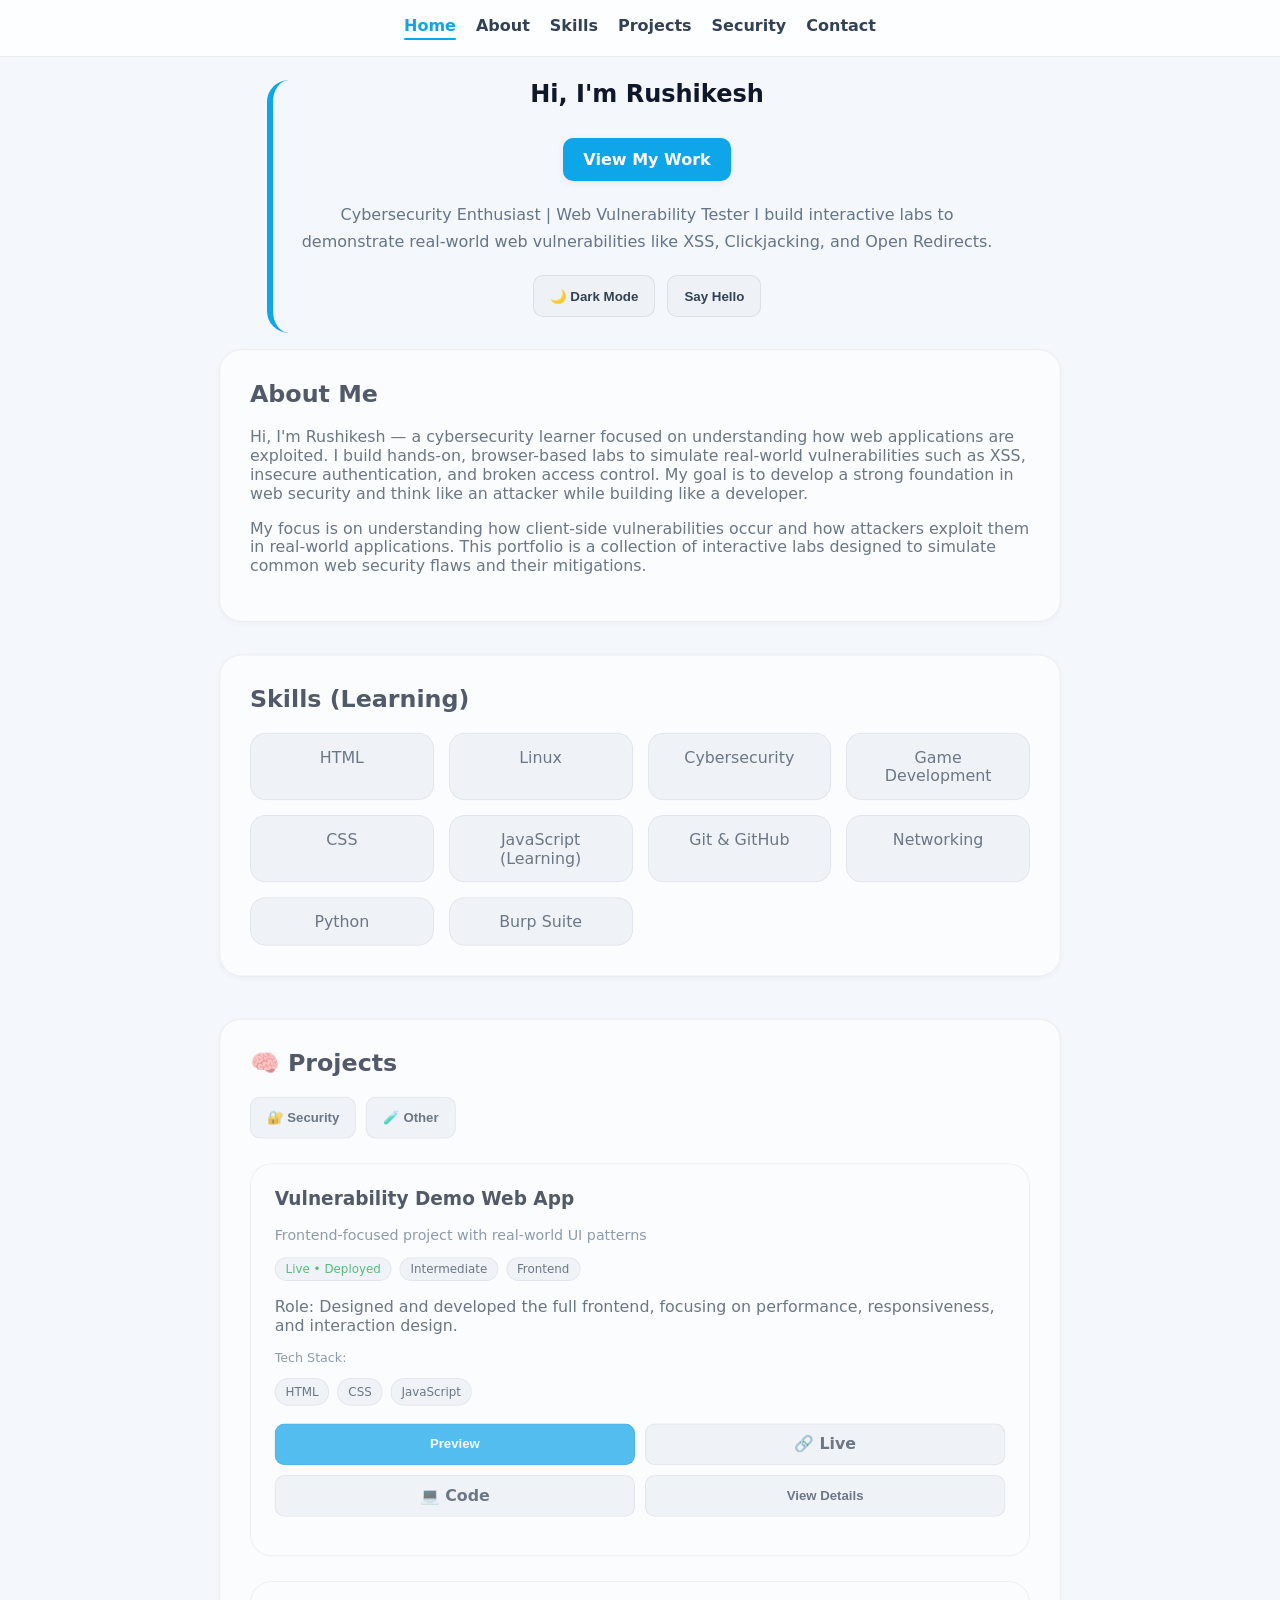
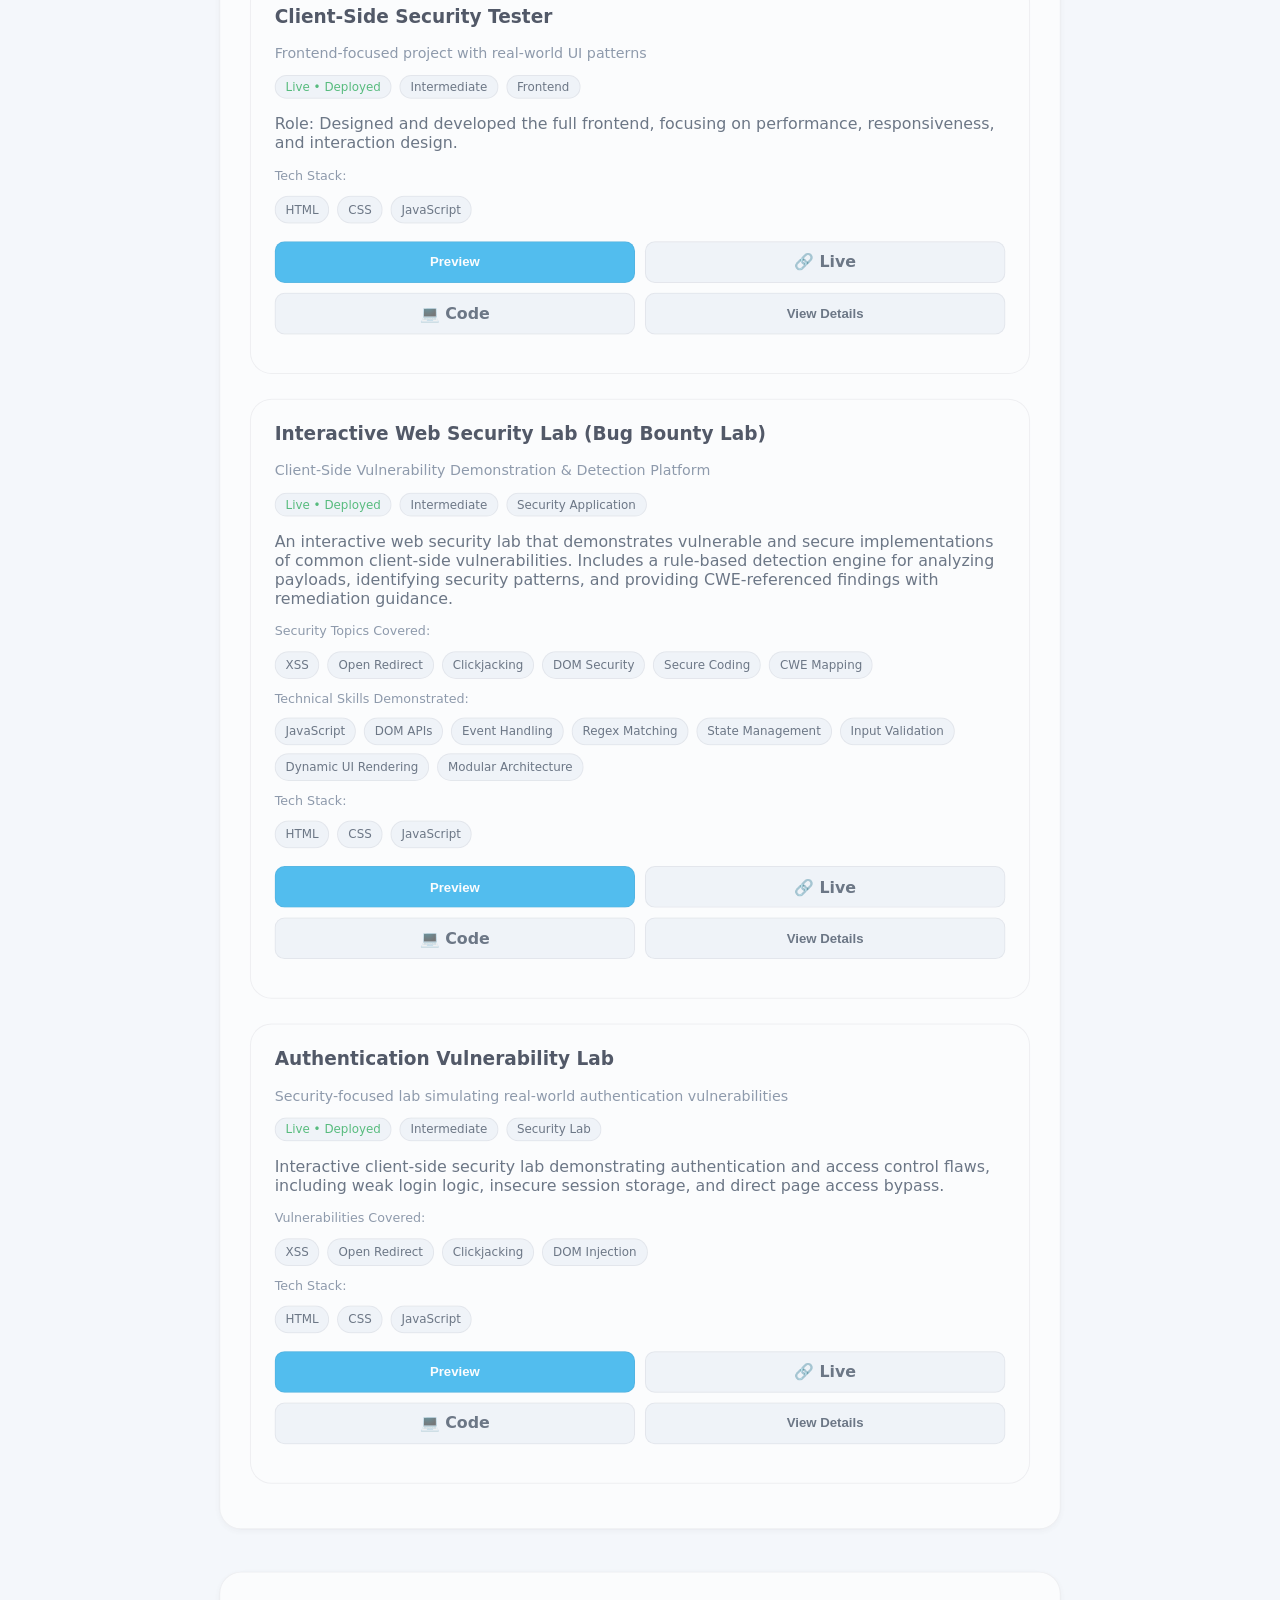
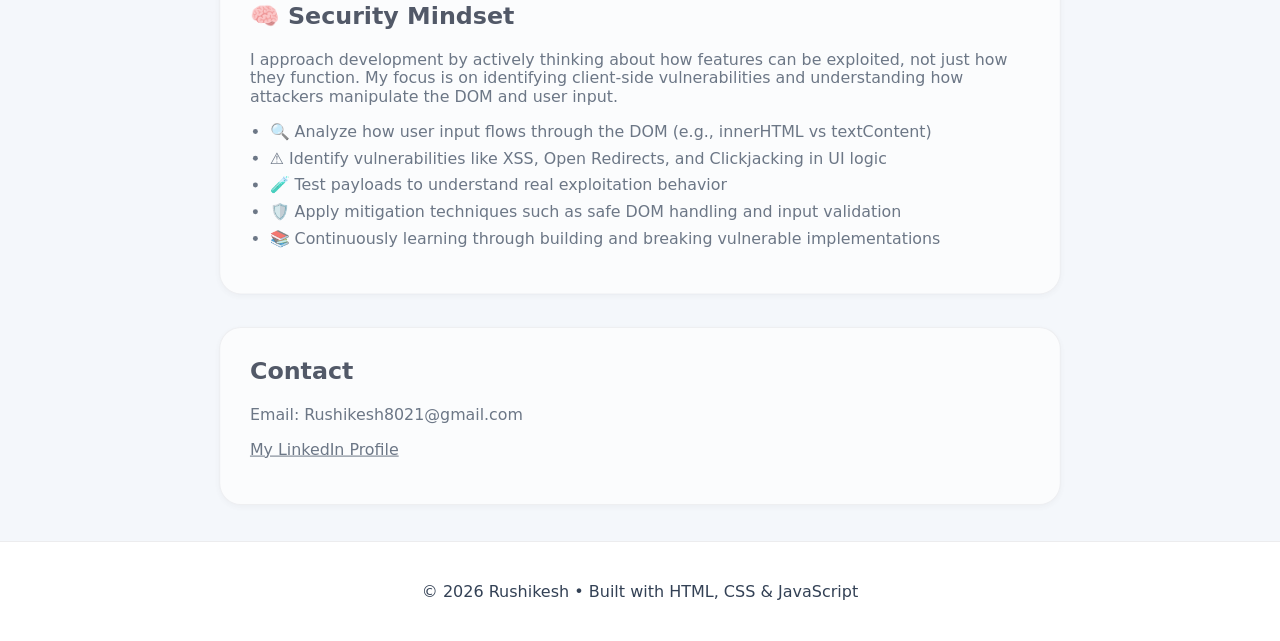
==== commit 60aad3be: "repair" ====
--- a/index.html
+++ b/index.html
@@ -32,7 +32,6 @@
 
             <p class="hero-tagline">
                 Cybersecurity Enthusiast | Web Vulnerability Tester
-
                 I build interactive labs to demonstrate real-world web vulnerabilities
                 like XSS, Clickjacking, and Open Redirects.
             </p>
@@ -51,15 +50,12 @@
                 <h2>About Me</h2>
                 <p>
                     Hi, I'm Rushikesh — a cybersecurity learner focused on understanding how web applications are exploited.
-
                     I build hands-on, browser-based labs to simulate real-world vulnerabilities such as XSS, insecure authentication, and broken access control.
-
                     My goal is to develop a strong foundation in web security and think like an attacker while building like a developer.
                 </p>
                 <p>
                     My focus is on understanding how client-side vulnerabilities occur
                     and how attackers exploit them in real-world applications.
-
                     This portfolio is a collection of interactive labs designed to simulate
                     common web security flaws and their mitigations.
                 </p>
@@ -129,7 +125,7 @@
                         <!-- 4. Actions (interaction) -->
                         <div class="project-actions">
                             <button class="btn preview-btn" aria-label="Preview project" data-url="https://ronkiller18.github.io/portfolio/projects/vuln-demo-app/">
-                            👁 Preview
+                             Preview
                             </button>
                             <a href="https://ronkiller18.github.io/portfolio/projects/vuln-demo-app/" target="_blank" rel="noopener noreferrer" class="btn">
                             🔗 Live
@@ -210,7 +206,7 @@
                         <!-- 4. Actions (interaction) -->
                         <div class="project-actions">
                             <button class="btn preview-btn" aria-label="Preview project" data-url="https://ronkiller18.github.io/portfolio/projects/security-tester/">
-                            👁 Preview
+                             Preview
                             </button>
                             <a href="https://ronkiller18.github.io/portfolio/projects/security-tester/" target="_blank" rel="noopener noreferrer" class="btn">
                             🔗 Live
@@ -263,9 +259,134 @@
                     <div class="project-card">
 
                         <!-- 1. Title -->
-                        <h3>Bug Bounty Lab + Request Editor</h3>
+                        <h3>Interactive Web Security Lab (Bug Bounty Lab)</h3>
+
                         <p class="project-subtitle">
-                            Client-side Web Vulnerability Simulation
+                            Client-Side Vulnerability Demonstration & Detection Platform
+                        </p>
+
+                        <!-- 2. Meta -->
+                        <div class="project-meta">
+                            <span class="status live">Live • Deployed</span>
+                            <span class="complexity">Intermediate</span>
+                            <span class="type">Security Application</span>
+                        </div>
+
+                        <!-- Description -->
+                        <p class="project-desc">
+                            An interactive web security lab that demonstrates vulnerable and secure
+                            implementations of common client-side vulnerabilities. Includes a
+                            rule-based detection engine for analyzing payloads, identifying security
+                            patterns, and providing CWE-referenced findings with remediation guidance.
+                        </p>
+
+                        <!-- Vulnerabilities -->
+                        <p class="tech-label">Security Topics Covered:</p>
+
+                        <div class="project-tech">
+                            <span>XSS</span>
+                            <span>Open Redirect</span>
+                            <span>Clickjacking</span>
+                            <span>DOM Security</span>
+                            <span>Secure Coding</span>
+                            <span>CWE Mapping</span>
+                        </div>
+
+                        <!-- Technical Skills -->
+                        <p class="tech-label">Technical Skills Demonstrated:</p>
+
+                        <div class="project-tech">
+                            <span>JavaScript</span>
+                            <span>DOM APIs</span>
+                            <span>Event Handling</span>
+                            <span>Regex Matching</span>
+                            <span>State Management</span>
+                            <span>Input Validation</span>
+                            <span>Dynamic UI Rendering</span>
+                            <span>Modular Architecture</span>
+                        </div>
+
+                        <!-- Tech Stack -->
+                        <p class="tech-label">Tech Stack:</p>
+
+                        <div class="project-tech">
+                            <span>HTML</span>
+                            <span>CSS</span>
+                            <span>JavaScript</span>
+                        </div>
+
+                        <!-- Actions -->
+                        <div class="project-actions">
+
+                            <button class="btn preview-btn" aria-label="Preview project" data-url="https://ronkiller18.github.io/portfolio/projects/bug-bounty-lab">
+                                Preview
+                            </button>
+
+                            <a href="https://ronkiller18.github.io/portfolio/projects/bug-bounty-lab" target="_blank" rel="noopener noreferrer" class="btn">
+                                🔗 Live
+                            </a>
+
+                            <a href="https://github.com/Ronkiller18/portfolio/tree/main/projects/bug-bounty-lab" target="_blank" rel="noopener noreferrer" class="btn">
+                                💻 Code
+                            </a>
+
+                            <button class="btn details-btn">
+                                View Details
+                            </button>
+
+                        </div>
+
+                        <!-- Expandable Details -->
+                        <div class="project-details">
+
+                            <!-- Features -->
+                            <ul class="project-features">
+                                <li>Stored XSS demonstration using vulnerable innerHTML rendering</li>
+                                <li>Secure XSS implementation using safe DOM text rendering</li>
+                                <li>Open Redirect vulnerability and whitelist-based mitigation</li>
+                                <li>Clickjacking attack simulation with secure alternative workflow</li>
+                                <li>Rule-based payload analysis engine using regex detection</li>
+                                <li>Security findings mapped to CWE references</li>
+                                <li>Attack explanations, remediation guidance, and educational breakdowns</li>
+                                <li>Scan history tracking and dynamic vulnerability reporting</li>
+                            </ul>
+
+                            <!-- Engineering Focus -->
+                            <ul class="project-details-list">
+                                <li>Built modular JavaScript architecture across multiple feature modules</li>
+                                <li>Implemented dynamic DOM generation and interactive UI rendering</li>
+                                <li>Developed reusable detection rules for payload classification</li>
+                                <li>Applied client-side input validation and URL parsing techniques</li>
+                                <li>Managed application state for comments, scans, findings, and history</li>
+                                <li>Designed educational security workflows for learning and experimentation</li>
+                            </ul>
+
+                            <!-- Security Notes -->
+                            <div class="project-security">
+                                <p class="tech-label">🔐 Security Breakdown</p>
+                                <ul>
+                                    <li><strong>XSS:</strong>Demonstrates how unsafe HTML rendering can lead to arbitrary JavaScript execution.</li>
+                                    <li><strong>Open Redirect:</strong>Shows how unvalidated redirects can facilitate phishing attacks and user deception.</li>
+                                    <li><strong>Clickjacking:</strong>Simulates hidden UI interactions that can trigger unintended user actions.</li>
+                                    <li><strong>Detection Engine:</strong>Identifies suspicious payload patterns using regex-based analysis and CWE classification.</li>
+                                    <li><strong>Mitigations:</strong> Demonstrates secure DOM handling, URL validation, safer rendering techniques, and defensive coding practices.</li>
+                                </ul>
+                            </div>
+
+                            <!-- Project Note -->
+                            <p class="project-note">
+                                Actively expanding with additional security labs, detection capabilities, and authentication-focused exercises.
+                            </p>
+
+                        </div>
+                    </div>
+
+                    <div class="project-card">
+
+                        <!-- 1. Title -->
+                        <h3>Authentication Vulnerability Lab</h3>
+                        <p class="project-subtitle">
+                            Security-focused lab simulating real-world authentication vulnerabilities
                         </p>
 
                         <!-- 2. Meta (quick signals) -->
@@ -277,9 +398,8 @@
 
                         <!-- Description -->
                         <p class="project-desc">
-                            An interactive lab that simulates real-world client-side vulnerabilities 
-                            such as Cross-Site Scripting (XSS), Open Redirects, and Clickjacking, 
-                            along with a mini request editor for input-based security analysis.
+                            Interactive client-side security lab demonstrating authentication and access control flaws,
+                            including weak login logic, insecure session storage, and direct page access bypass.
                         </p>
 
                         <!-- 3. Tech stack -->
@@ -300,94 +420,8 @@
 
                         <!-- 4. Actions (interaction) -->
                         <div class="project-actions">
-                            <button class="btn preview-btn" aria-label="Preview project" data-url="https://ronkiller18.github.io/portfolio/projects/bug-bounty-lab">
-                            👁 Preview
-                            </button>
-                            <a href="https://ronkiller18.github.io/portfolio/projects/bug-bounty-lab" target="_blank" rel="noopener noreferrer" class="btn">
-                            🔗 Live
-                            </a>
-                            <a href="https://github.com/Ronkiller18/portfolio/tree/main/projects/bug-bounty-lab" target="_blank" rel="noopener noreferrer" class="btn">
-                            💻 Code
-                            </a>
-                            <button class="btn details-btn">View Details</button>
-                        </div>
-
-                        <!-- 5. Expandable details -->
-                        <div class="project-details">
-
-                            <!-- Features (proof of skill) -->
-                            <ul class="project-features">
-                                <li>Stored XSS (vulnerable vs secure implementation)</li>
-                                <li>Open Redirect simulation with validation bypass</li>
-                                <li>Clickjacking attack simulation using hidden overlays</li>
-                                <li>Request Editor for payload testing and analysis</li>
-                            </ul>
-
-                            <ul class="project-details-list">
-                                <li>Analyzing DOM-based vulnerabilities</li>
-                                <li>Crafting and testing attack payloads</li>
-                                <li>Understanding exploitation flow and mitigation techniques</li>
-                            </ul>
-
-                            <!-- Security Notes -->
-                            <div class="project-security">
-                                <p class="tech-label">🔐 Security Breakdown</p>
-                                <ul>
-                                    <li><strong>XSS Impact:</strong> Allows execution of arbitrary JavaScript in victim’s browser</li>
-                                    <li><strong>Open Redirect Risk:</strong> Can be used for phishing and user redirection attacks</li>
-                                    <li><strong>Clickjacking:</strong> Tricks users into performing unintended actions</li>
-                                    <li><strong>Mitigation:</strong> Safe DOM handling, URL validation, and UI protection techniques</li>
-                                </ul>
-                            </div>
-
-                            <!-- Note (thinking signal) -->
-                            <p class="project-note">
-                                Currently under development🐇
-                            </p>
-                        </div>
-                    </div>
-
-                    <div class="project-card">
-
-                        <!-- 1. Title -->
-                        <h3>Authentication Vulnerability Lab</h3>
-                        <p class="project-subtitle">
-                            Security-focused lab simulating real-world authentication vulnerabilities
-                        </p>
-
-                        <!-- 2. Meta (quick signals) -->
-                        <div class="project-meta">
-                            <span class="status live">Live • Deployed</span>
-                            <span class="complexity">Intermediate</span>
-                            <span class="type">Security Lab</span>
-                        </div>
-
-                        <!-- Description -->
-                        <p class="project-desc">
-                            Interactive client-side security lab demonstrating authentication and access control flaws,
-                            including weak login logic, insecure session storage, and direct page access bypass.
-                        </p>
-
-                        <!-- 3. Tech stack -->
-                        <p class="tech-label">Vulnerabilities Covered:</p>
-                        <div class="project-tech">
-                            <span>XSS</span>
-                            <span>Open Redirect</span>
-                            <span>Clickjacking</span>
-                            <span>DOM Injection</span>
-                        </div>
-                        
-                        <p class="tech-label">Tech Stack:</p> 
-                        <div class="project-tech">
-                            <span>HTML</span>
-                            <span>CSS</span>
-                            <span>JavaScript</span>
-                        </div>
-
-                        <!-- 4. Actions (interaction) -->
-                        <div class="project-actions">
                             <button class="btn preview-btn" aria-label="Preview project" data-url="https://ronkiller18.github.io/portfolio/projects/auth-lab">
-                            👁 Preview
+                             Preview
                             </button>
                             <a href="https://ronkiller18.github.io/portfolio/projects/auth-lab/index.html" target="_blank" rel="noopener noreferrer" class="btn">
                             🔗 Live
@@ -467,7 +501,7 @@
                         <!-- 4. Actions (interaction) -->
                         <div class="project-actions">
                             <button class="btn preview-btn" aria-label="Preview project" data-url="https://ronkiller18.github.io/portfolio/">
-                            👁 Preview
+                             Preview
                             </button>
                             <a href="https://ronkiller18.github.io/portfolio/" target="_blank" rel="noopener noreferrer" class="btn">
                             🔗 Live
@@ -546,7 +580,7 @@
                         <!-- 4. Actions (interaction) -->
                         <div class="project-actions">
                             <button class="btn preview-btn" aria-label="Preview project" data-url="https://ronkiller18.github.io/portfolio/">
-                            👁 Preview
+                             Preview
                             </button>
                             <a href="https://ronkiller18.github.io/portfolio/" target="_blank" rel="noopener noreferrer" class="btn">
                             🔗 Live
--- a/css/style.css
+++ b/css/style.css
@@ -1,20 +1,132 @@
-/* =========================
-   1. Reset & Base
-========================= */
+/* =========================================================
+   1. ROOT VARIABLES & THEME SYSTEM
+========================================================= */
+
 :root {
   --nav-height: 110px;
-}
+
+  /* =========================
+     LIGHT THEME (DEFAULT)
+  ========================= */
+
+  /* Backgrounds */
+  --bg-primary: #f4f7fb;
+  --bg-secondary: #ffffff;
+  --bg-card: #ffffff;
+  --bg-card-hover: #f8fafc;
+  --bg-navbar: rgba(255, 255, 255, 0.82);
+  --bg-elevated: #eef2f7;
+
+  /* Text */
+  --text-primary: #0f172a;
+  --text-secondary: #334155;
+  --text-muted: #64748b;
+
+  /* Accent */
+  --accent: #0ea5e9;
+  --accent-hover: #0284c7;
+
+  /* Borders */
+  --border-color: rgba(15, 23, 42, 0.08);
+
+  /* Shadows */
+  --shadow-sm: 0 2px 8px rgba(15, 23, 42, 0.06);
+  --shadow-md: 0 8px 24px rgba(15, 23, 42, 0.08);
+  --shadow-lg: 0 14px 40px rgba(15, 23, 42, 0.12);
+
+  /* Effects */
+  --transition: 0.25s ease;
+  --radius-sm: 10px;
+  --radius-md: 16px;
+  --radius-lg: 22px;
+}
+
+/* =========================================================
+  DARK MODE
+========================================================= */
+
+body.dark {
+  --bg-primary: #0f172a;
+  --bg-secondary: #111827;
+  --bg-card: #1e293b;
+  --bg-card-hover: #263449;
+  --bg-navbar: rgba(15, 23, 42, 0.82);
+  --bg-elevated: #172033;
+
+  --text-primary: #f8fafc;
+  --text-secondary: #cbd5e1;
+  --text-muted: #94a3b8;
+
+  --accent: #38bdf8;
+  --accent-hover: #0ea5e9;
+
+  --border-color: rgba(255, 255, 255, 0.08);
+
+  --shadow-sm: 0 2px 8px rgba(0, 0, 0, 0.18);
+  --shadow-md: 0 8px 24px rgba(0, 0, 0, 0.25);
+  --shadow-lg: 0 14px 40px rgba(0, 0, 0, 0.35);
+}
+
+/* =========================================================
+   2. RESET & BASE STYLES
+========================================================= */
 
 html {
-    scroll-padding-top: var(--nav-height);
-    scroll-behavior: smooth;
-    overflow-x: hidden;
-}
+  scroll-padding-top: var(--nav-height);
+  scroll-behavior: smooth;
+  overflow-x: hidden;
+}
+
+body {
+  margin: 0;
+  padding-top: 80px;
+
+  font-family: system-ui, -apple-system, BlinkMacSystemFont, sans-serif;
+
+  background: var(--bg-primary);
+  color: var(--text-primary);
+
+  overflow-x: hidden;
+
+  transition:
+    background-color var(--transition),
+    color var(--transition);
+}
+
+* {
+  box-sizing: border-box;
+}
+
+h1,
+h2,
+h3,
+h4,
+h5,
+h6 {
+  margin-top: 0;
+  color: var(--text-primary);
+}
+
+p,
+li,
+span {
+  color: var(--text-secondary);
+}
+
+a {
+  color: inherit;
+}
+
+/* =========================================================
+   3. PAGE LOADER
+========================================================= */
 
 #pageLoader {
   position: fixed;
   inset: 0;
-  background: #111;
+
+  background: var(--bg-primary);
+
   z-index: 9999;
 
   display: flex;
@@ -34,155 +146,177 @@
   pointer-events: none;
 }
 
-body {
-  margin: 0;
-  padding-top: 80px;
-  font-family: system-ui, -apple-system, sans-serif;
-  background-color: #0f172a;
-  color: #e2e8f0;
-  overflow-x: hidden;
-}
-
-h1, h2 {
-    margin-bottom: 10px;
-}
-
-
-/* =========================
-   2. Layout
-========================= */
+/* =========================================================
+   4. MAIN LAYOUT
+========================================================= */
+
 main {
   display: flex;
   flex-direction: column;
   align-items: center;
+
   animation: fadeIn 0.6s ease;
 }
 
-/*Scroll Progress-bar*/
-.progress-bar {
-    position: fixed;
-    top: 0;
-    left: 0;
-
-    height: 3px;
-    width: 0%;
-
-    background: linear-gradient(to right, #00c6ff, #0072ff);
-
-    z-index: 9999;
-
-    transition: width 0.1s linear;
-}
-
 .section {
-    width: 80%;
-    max-width: 800px;
-    margin: 15px;
-    padding: 25px;
-    border-radius: 10px;
-    background: #1e293b;
-    transition: transform 0.3s ease;
+  width: 80%;
+  max-width: 850px;
+
+  margin: 15px;
+  padding: 30px;
+
+  border-radius: var(--radius-lg);
+
+  background: var(--bg-card);
+
+  border: 1px solid var(--border-color);
+
+  box-shadow: var(--shadow-sm);
+
+  transition:
+    transform var(--transition),
+    background-color var(--transition),
+    box-shadow var(--transition),
+    border-color var(--transition);
+}
+
+.section:hover {
+  box-shadow: var(--shadow-md);
 }
 
 .section-content {
-    transition: transform 0.3s ease;
+  transition: transform 0.25s ease;
 }
 
 .section-content:hover {
-    transform: translateY(-3px);
-}
-
-/* =====================
-   SECTION FOCUS SYSTEM
-===================== */
+  transform: translateY(-2px);
+}
+
 section {
-    box-sizing: border-box;
-    padding-left: 1.5rem;
-    padding-right: 1rem;
-    transition: opacity 0.25s ease-out, transform 0.25s ease-out;
-}
-
-/* inactive sections */
+  padding-left: 1.5rem;
+  padding-right: 1rem;
+
+  transition:
+    opacity 0.25s ease-out,
+    transform 0.25s ease-out;
+}
+
+/* =========================================================
+   5. ACTIVE SECTION SYSTEM
+========================================================= */
+
 section:not(.active-section) {
-  opacity: 0.6;
-  transform: scale(0.98);
-}
-
-/* active section */
+  opacity: 0.7;
+  transform: scale(0.99);
+}
+
 section.active-section {
   opacity: 1;
   transform: scale(1);
-  border-left: 8px solid;
-}
-
-/* =========================
-   3. Navigation
-========================= */
+
+  border-left: 6px solid var(--accent);
+}
+
+/* =========================================================
+   6. NAVIGATION
+========================================================= */
+
 nav {
-    position: fixed;
-    top: 0;
-    left: 0;
-    z-index: 1000;
-
-    width: 100%;
-    padding: 15px;
-
-    display: flex;
-    justify-content: center;
-    gap: 20px;
-
-    background: rgba(0, 0, 0, 0.95);
-}
-
-nav {
-  transition: background-color 0.3s ease, box-shadow 0.3s ease;
+  position: fixed;
+  top: 0;
+  left: 0;
+  z-index: 1000;
+
+  width: 100%;
+  padding: 16px;
+
+  display: flex;
+  justify-content: center;
+  gap: 20px;
+
+  background: var(--bg-navbar);
+
+  backdrop-filter: blur(14px);
+
+  border-bottom: 1px solid var(--border-color);
+
+  transition:
+    background-color var(--transition),
+    box-shadow var(--transition),
+    border-color var(--transition);
 }
 
 nav.nav-scrolled {
-  background-color: rgba(0, 0, 0, 0.85);
-  box-shadow: 0 4px 10px rgba(0, 0, 0, 0.3);
+  box-shadow: var(--shadow-md);
 }
 
 nav a {
-    position: relative;
-    padding-bottom: 5px;
-
-    color: #e2e8f0;
-    text-decoration: none;
-    font-weight: bold;
-    transition: transform 0.15s ease, opacity 0.15s ease;
+  position: relative;
+
+  padding-bottom: 5px;
+
+  color: var(--text-secondary);
+
+  text-decoration: none;
+  font-weight: 600;
+
+  transition:
+    color var(--transition),
+    transform var(--transition);
+}
+
+nav a:hover {
+  color: var(--accent);
 }
 
 nav a.active {
-  color: #00c6ff;
-  border-bottom: 2px solid #00c6ff;
-}
-
-nav a:hover {
-    color: #38bdf8;
+  color: var(--accent);
 }
 
 nav a::before {
-    content: "";
-    position: absolute;
-    bottom: 0;
-    left: 0;
-
-    width: 0%;
-    height: 3px;
-
-    background: #38bdf8;
-    transition: width 0.3s ease;
+  content: "";
+
+  position: absolute;
+  bottom: 0;
+  left: 0;
+
+  width: 0%;
+  height: 2px;
+
+  border-radius: 999px;
+
+  background: var(--accent);
+
+  transition: width 0.25s ease;
 }
 
 nav a:hover::before,
 nav a.active::before {
-    width: 100%;
-}
-
-/* =========================
-   4. Buttons & Links
-========================= */
+  width: 100%;
+}
+
+/* =========================================================
+   7. PROGRESS BAR
+========================================================= */
+
+.progress-bar {
+  position: fixed;
+  top: 0;
+  left: 0;
+
+  width: 0%;
+  height: 3px;
+
+  background: linear-gradient(to right, var(--accent), var(--accent-hover));
+
+  z-index: 9999;
+
+  transition: width 0.1s linear;
+}
+
+/* =========================================================
+   8. BUTTON SYSTEM
+========================================================= */
 
 button:focus,
 a:focus {
@@ -191,395 +325,380 @@
 
 button:focus-visible,
 a:focus-visible {
-  box-shadow: 0 0 0 2px #38bdf8;
+  box-shadow: 0 0 0 3px rgba(14, 165, 233, 0.35);
 }
 
 button,
 .details-btn,
 #darkModeToggle,
-#helloBtn {
-  padding: 10px 15px;
-
-  border: none;
-  border-radius: 6px;
-
-  background-color: #333;
-  color: white;
-
-  cursor: pointer;
-
-  transition: transform 0.1s ease, box-shadow 0.1s ease;
-
-  box-shadow: 0 4px 10px rgba(0, 0, 0, 0.2);
-}
-
-button:hover {
-  transform: translateY(-2px);
-}
-
-#darkModeToggle:hover,
-#helloBtn:hover {
-  transform: translateY(-2px);
-  box-shadow: 0 6px 14px rgba(0, 0, 0, 0.25);
-}
-
-.details-btn:hover {
-  color: #38bdf8;
-}
-
-.project-actions .btn:hover,
-.project-actions a:hover {
-  color: #38bdf8;
-}
-
-button:active,
-.details-btn:active,
-#darkModeToggle:active,
-#helloBtn:active {
-  transform: translateY(1px) scale(0.97);
-  box-shadow: 0 2px 6px rgba(0, 0, 0, 0.2);
-}
-
-.cta-btn {
-  display: inline-block;
-  margin-top: 10px;
-  padding: 10px 15px;
-
-  background: #38bdf8;
-  color: black;
-  text-decoration: none;
-  border-radius: 6px;
-  font-weight: bold;
-
-  transition: transform 0.1s ease, box-shadow 0.1s ease;
-
-  box-shadow: 0 4px 10px rgba(0, 0, 0, 0.2);
-}
-
-.cta-btn:hover {
-  transform: translateY(-2px);
-  box-shadow: 0 6px 14px rgba(0, 0, 0, 0.25);
-}
-
-.cta-btn:active {
-  transform: translateY(1px) scale(0.97);
-  box-shadow: 0 2px 6px rgba(0, 0, 0, 0.2);
-}
-
-/* =========================
-   Button System (Unified)
-========================= */
-
+#helloBtn,
 .btn {
   display: inline-flex;
   align-items: center;
   justify-content: center;
 
-  height: 36px;              /* fixed height = consistency */
-  width: 100%; 
-  min-width: 0;
-  padding: 0 12px;           /* horizontal padding only */
-
-  font-size: 13px;
-  line-height: 1;
-
-  border-radius: 6px;
-  background: #1a1a1a;
-  color: #ccc;
-
-  border: none;
+  min-height: 42px;
+
+  padding: 10px 16px;
+
+  border: 1px solid var(--border-color);
+  border-radius: var(--radius-sm);
+
+  background: var(--bg-elevated);
+
+  color: var(--text-secondary);
+
+  cursor: pointer;
+
+  font-weight: 600;
   text-decoration: none;
-  cursor: pointer;
-
-  box-sizing: border-box;
-  vertical-align: middle;    /* fixes inline alignment issues */
-
-  transition: 
-    background 0.2s ease,
-    transform 0.08s ease,
-    box-shadow 0.08s ease;
-}
-
-/* Hover */
-.btn:hover {
-  background: #1f2937;
-  box-shadow: 0 4px 10px rgba(0,0,0,0.25);
-}
-
-/* Active */
+
+  transition:
+    background-color var(--transition),
+    transform var(--transition),
+    box-shadow var(--transition),
+    color var(--transition),
+    border-color var(--transition);
+}
+
+button:hover,
+.btn:hover,
+.details-btn:hover,
+#darkModeToggle:hover,
+#helloBtn:hover {
+  background: var(--accent);
+  color: white;
+
+  border-color: transparent;
+
+  transform: translateY(-2px);
+
+  box-shadow: var(--shadow-md);
+}
+
+button:active,
 .btn:active {
-  transform: translateY(1px);
-  box-shadow: 0 2px 6px rgba(0,0,0,0.2);
-}
-
-/* =========================
-   5. Hero
-========================= */
-/* Ensure hero is strong on load */
+  transform: scale(0.97);
+}
+
+.cta-btn {
+  display: inline-flex;
+  align-items: center;
+  justify-content: center;
+
+  margin-top: 10px;
+  padding: 12px 20px;
+
+  background: var(--accent);
+  color: white;
+
+  border-radius: var(--radius-sm);
+
+  text-decoration: none;
+  font-weight: 700;
+
+  box-shadow: var(--shadow-sm);
+
+  transition:
+    transform var(--transition),
+    background-color var(--transition),
+    box-shadow var(--transition);
+}
+
+.cta-btn:hover {
+  background: var(--accent-hover);
+
+  transform: translateY(-2px);
+
+  box-shadow: var(--shadow-md);
+}
+
+/* =========================================================
+   9. HERO SECTION
+========================================================= */
+
 #hero {
-    text-align: center;
-    opacity: 1;
-    transform: scale(1);
-    border-radius: 10px;
+  text-align: center;
+
+  opacity: 1;
+  transform: scale(1);
+
+  border-radius: var(--radius-lg);
 }
 
 .hero-tagline {
-    opacity: 0.8;
-    font-size: 1rem;
+  max-width: 700px;
+
+  margin: 20px auto 0;
+
+  line-height: 1.7;
+
+  color: var(--text-muted);
 }
 
 .hero-actions {
   display: flex;
-  gap: 12px;        /* spacing between buttons */
-  justify-content: center;  /* optional (center align) */
-  margin-top: 10px; /* space from above content */
-}
-
-/* =========================
-   6. Animations
-========================= */
-@keyframes fadeIn {
-    from { opacity: 0; }
-    to   { opacity: 1; }
-}
-
-.reveal {
-    opacity: 0;
-    transform: translateY(40px);
-    transition: opacity 0.7s ease, transform 0.7s ease;
-}
-
-.reveal.active {
-    opacity: 1;
-    transform: translateY(0);
-}
-
-.clicked {
-  transform: translateY(1px) scale(0.97);
-}
-
-/* No_ scroll*/
-.no-scroll {
-  overflow: hidden;
-  touch-action: none;
-}
-
-/* =========================
-   7. Skills
-========================= */
+  justify-content: center;
+  gap: 12px;
+
+  margin-top: 20px;
+}
+
+/* =========================================================
+   10. SKILLS SECTION
+========================================================= */
+
 .skills-container {
-    display: grid;
-    grid-template-columns: repeat(auto-fit, minmax(150px, 200px));
-    justify-content: center;
-    gap: 15px;
-    margin-top: 10px;
-    width: 100%;
+  display: grid;
+  grid-template-columns: repeat(auto-fit, minmax(150px, 1fr));
+
+  gap: 15px;
+
+  margin-top: 20px;
 }
 
 .skills-container div {
-    text-align: center;
-    padding: 10px 15px;
-
-    background: #334155;
-    border-radius: 6px;
-    transition: transform 0.2s ease, background 0.2s ease;
+  text-align: center;
+
+  padding: 14px 18px;
+
+  background: var(--bg-elevated);
+
+  border: 1px solid var(--border-color);
+
+  border-radius: var(--radius-md);
+
+  color: var(--text-secondary);
+
+  transition:
+    transform var(--transition),
+    background-color var(--transition),
+    color var(--transition),
+    box-shadow var(--transition);
 }
 
 .skills-container div:hover {
-    background: #38bdf8;
-    color: black;
-    transform: scale(1.05);
-}
-
-
-/* =========================
-   8. Projects
-========================= */
+  background: var(--accent);
+  color: white;
+
+  transform: translateY(-4px);
+
+  box-shadow: var(--shadow-md);
+}
+
+/* =========================================================
+   11. PROJECTS SECTION
+========================================================= */
+
 #projects {
-    display: flex;
-    flex-direction: column;
-    gap: 15px;
+  display: flex;
+  flex-direction: column;
+  gap: 15px;
+}
+
+.project-card {
+  margin-top: 25px;
+  margin-bottom: 15px;
+
+  padding: 1.5rem;
+
+  background: var(--bg-secondary);
+
+  border-radius: var(--radius-lg);
+
+  border: 1px solid var(--border-color);
+
+  transition:
+    transform var(--transition),
+    box-shadow var(--transition),
+    background-color var(--transition),
+    border-color var(--transition);
+}
+
+.project-card:hover {
+  transform: translateY(-6px);
+
+  background: var(--bg-card-hover);
+
+  box-shadow: var(--shadow-lg);
 }
 
 .project-subtitle {
+  font-size: 0.9rem;
+  color: var(--text-muted);
+}
+
+.project-desc,
+.project-role,
+.project-note {
+  color: var(--text-secondary);
+}
+
+.project-note {
+  opacity: 0.75;
   font-size: 0.85rem;
-  color: #9ca3af;
-  margin-bottom: 6px;
-}
-
-.project-card {
-    margin-top: 25px;
-    margin-bottom: 15px;
-    padding: 1.2rem;
-
-    background: #435875;
-    border-radius: 10px;
-
-    transition: transform 0.2s ease, box-shadow 0.2s ease;
-
-    cursor: default;
-}
-
-.project-card:hover {
-  transform: translateY(-6px) scale(1.01);
-  box-shadow: 0 12px 24px rgba(0,0,0,0.25);
-  cursor: pointer;
-}
-
-.project-card:active {
-    transform: scale(0.98);
-}
-
-.project-desc {
-    margin: 8px 0;
-    font-size: 0.95rem;
-}
-
-.project-details {
-    max-height: 0;
-    overflow: hidden;
-
-    transition: max-height 0.3s ease;
-    margin-top: 10px;
-    font-size: 13px;
-    line-height: 1.5;
-    border-top: 1px solid rgba(255,255,255,0.08);
-    padding-top: 10px;
-}
-
-.project-details-list {
-  margin: 10px 0;
-  padding-left: 18px;
-  font-size: 14px;
-}
-
-.project-details.show {
-  max-height: 2000px;
-}
+}
+
+/* =========================================================
+   12. PROJECT META
+========================================================= */
+
+.project-meta {
+  display: flex;
+  flex-wrap: wrap;
+  gap: 8px;
+
+  margin-bottom: 12px;
+}
+
+.project-meta span {
+  padding: 4px 10px;
+
+  border-radius: 999px;
+
+  background: var(--bg-elevated);
+
+  border: 1px solid var(--border-color);
+
+  font-size: 12px;
+}
+
+.status.live {
+  color: #16a34a;
+}
+
+.status.wip {
+  color: #eab308;
+}
+
+.status.completed {
+  color: #2563eb;
+}
+
+/* =========================================================
+   13. TECH STACK TAGS
+========================================================= */
 
 .tech-label {
-  font-size: 0.75rem;
-  color: #9ca3af;
-  margin-top: 8px;
+  font-size: 0.8rem;
+  color: var(--text-muted);
+
+  margin-top: 12px;
 }
 
 .project-tech {
   display: flex;
   flex-wrap: wrap;
-  gap: 6px;
-  margin-top: 8px;
+  gap: 8px;
+
+  margin-top: 10px;
 }
 
 .project-tech span {
-  font-size: 11px;
-  background: #1a1a1a;
-  padding: 4px 6px;
-  border-radius: 6px;
-  color: #888;
-}
-
-.project-note {
-    font-size: 0.8rem;
-    opacity: 0.6;
-}
-
-/* =========================
-   Project Actions (NEW)
-========================= */
+  padding: 6px 10px;
+
+  border-radius: 999px;
+
+  background: var(--bg-elevated);
+
+  border: 1px solid var(--border-color);
+
+  color: var(--text-secondary);
+
+  font-size: 12px;
+}
+
+/* =========================================================
+   14. PROJECT ACTIONS
+========================================================= */
 
 .project-actions {
   display: grid;
   grid-template-columns: repeat(2, 1fr);
-  gap: 8px;
-  align-items: stretch;
-  justify-items: stretch;
+
+  gap: 10px;
+
+  margin-top: 18px;
+}
+
+.preview-btn {
+  background: var(--accent);
+  color: white;
+}
+
+.preview-btn:hover {
+  background: var(--accent-hover);
+}
+
+/* =========================================================
+   15. PROJECT DETAILS
+========================================================= */
+
+.project-details {
+  max-height: 0;
   overflow: hidden;
-  margin-top: 12px;
-  padding: 4px 0;
-}
-
-.project-actions a,
-.project-actions button {
-  font-size: 13px;
-  padding: 6px 10px;
-  border-radius: 6px;
-  background: #1a1a1a;
-  color: #ccc;
-  border: none;
-  cursor: pointer;
-  text-decoration: none;
-  transition: background 0.2s ease, transform 0.1s ease;
-}
-
-.project-actions a:hover,
-.project-actions button:hover {
-  background: #2a2a2a;
-}
-
-.project-actions a:hover {
-  color: #38bdf8;
-}
-
-.project-actions a:active,
-.project-actions button:active {
-  transform: scale(0.96);
-}
-
-.hidden {
-    display: none;
-}
-
-/* project meta*/
-
-.project-meta {
+
+  margin-top: 14px;
+  padding-top: 0;
+
+  border-top: 1px solid transparent;
+
+  transition:
+    max-height 0.3s ease,
+    padding 0.3s ease,
+    border-color 0.3s ease;
+}
+
+.project-details.show {
+  max-height: 2500px;
+
+  padding-top: 16px;
+
+  border-color: var(--border-color);
+}
+
+.project-features,
+.project-details-list,
+.project-security ul,
+.security-points {
+  padding-left: 20px;
+}
+
+.project-features li,
+.project-details-list li,
+.project-security li,
+.security-points li {
+  margin-bottom: 8px;
+}
+
+.project-security {
+  margin-top: 16px;
+}
+
+/* =========================================================
+   16. TABS
+========================================================= */
+
+.tabs {
   display: flex;
-  flex-wrap: wrap;
-  gap: 6px;
-  margin-bottom: 10px;
-  font-size: 12px;
-  opacity: 0.8;
-}
-
-.project-meta span {
-  padding: 3px 8px;
-  border-radius: 999px;
-  background: #222;
-  color: #aaa;
-}
-
-.status.live {
-  color: #4ade80;
-}
-
-.status.wip {
-  color: #facc15;
-}
-
-.status.completed {
-  color: #60a5fa;
-}
-
-/* ===================
-   PROJECT FEATURE
-=====================*/
-
-.project-features {
-  margin: 10px 0;
-  padding-left: 16px;
-  font-size: 13px;
-}
-
-.project-features li {
-  margin-bottom: 4px;
-}
-
-/* =========================
-   Preview
-========================= */
+  gap: 10px;
+
+  margin-bottom: 20px;
+}
+
+.tab-btn.active {
+  background: var(--accent);
+  color: white;
+}
+
+/* =========================================================
+   17. PREVIEW MODAL
+========================================================= */
 
 .preview-modal {
   position: fixed;
   inset: 0;
+
   z-index: 9999;
 
   display: flex;
@@ -588,6 +707,7 @@
 
   opacity: 0;
   visibility: hidden;
+
   transition: opacity 0.25s ease;
 }
 
@@ -596,119 +716,154 @@
   visibility: visible;
 }
 
-.preview-modal.active .preview-content {
-  opacity: 1;
-  transform: scale(1);
-}
-
 .preview-overlay {
   position: absolute;
   inset: 0;
-  background: rgba(0, 0, 0, 0.7);
-  backdrop-filter: blur(4px);
-    opacity: 0;
-  transition: opacity 0.25s ease;
-  pointer-events: none;
-
-  z-index: 1;
-}
-
-.preview-btn {
-  background: #0ea5e9;
-  color: white;
-  font-weight: 600;              /* 🔥 stronger presence */
-  box-shadow: 0 4px 10px rgba(0,0,0,0.25);
-  transform: translateY(0);
-  cursor: pointer;
-}
-
-.project-actions .preview-btn:hover {
-  background: #0284c7;
-  box-shadow: 0 6px 16px rgba(14,165,233,0.35);
-  transform: translateY(-1px);
-  color: #fff;
-}
-
-.preview-modal.active .preview-overlay {
-  opacity: 1;
+
+  background: rgba(0, 0, 0, 0.65);
+
+  backdrop-filter: blur(6px);
 }
 
 .preview-content {
   position: relative;
 
   width: 90%;
-  max-width: 900px;
+  max-width: 950px;
   height: 80vh;
 
-  background: #111;
-  border-radius: 10px;
   overflow: hidden;
 
-  margin: auto; /* ✅ THIS fixes centering */
-
-  opacity: 0;
-  transform: scale(0.95);
-  transition: opacity 0.25s ease, transform 0.25s ease;
+  border-radius: var(--radius-lg);
+
+  background: var(--bg-card);
+
+  border: 1px solid var(--border-color);
+
+  box-shadow: var(--shadow-lg);
 
   z-index: 2;
-  will-change: transform, opacity;
+
+  transform: scale(0.96);
+
+  transition: transform 0.25s ease;
+}
+
+.preview-modal.active .preview-content {
+  transform: scale(1);
 }
 
 .preview-content iframe {
   width: 100%;
   height: 100%;
+
   border: none;
-    opacity: 0;
+
+  opacity: 0;
+
   transition: opacity 0.2s ease;
+}
+
+.preview-content iframe.loaded {
+  opacity: 1;
 }
 
 .preview-close {
   position: absolute;
-  top: 10px;
-  right: 12px;
-  font-size: 24px;
-  background: none;
-  border: none;
-  color: white;
-  cursor: pointer;
-}
-
-.preview-loader {
+  top: 12px;
+  right: 14px;
+
+  width: 40px;
+  height: 40px;
+
+  border-radius: 50%;
+
+  font-size: 20px;
+}
+
+.preview-loader,
+.preview-fallback {
   position: absolute;
   inset: 0;
+
   display: flex;
   flex-direction: column;
   align-items: center;
   justify-content: center;
-  background: #111;
-  z-index: 2;
-
-  transition: opacity 0.2s ease;
+
+  background: var(--bg-card);
 }
 
 .preview-hint {
   position: absolute;
   bottom: 10px;
   left: 50%;
+
   transform: translateX(-50%);
+
   font-size: 12px;
-  opacity: 0.6;
-}
-
-.preview-loader.hidden {
+
+  color: var(--text-muted);
+}
+
+.spinner {
+  width: 34px;
+  height: 34px;
+
+  border: 3px solid rgba(255,255,255,0.2);
+  border-top: 3px solid var(--accent);
+
+  border-radius: 50%;
+
+  animation: spin 0.8s linear infinite;
+}
+
+/* =========================================================
+   18. FOOTER
+========================================================= */
+
+footer {
+  margin-top: 20px;
+  padding: 24px;
+
+  text-align: center;
+
+  background: var(--bg-secondary);
+
+  border-top: 1px solid var(--border-color);
+
+  color: var(--text-muted);
+}
+
+/* =========================================================
+   19. UTILITIES
+========================================================= */
+
+.hidden {
   display: none;
-
-  opacity: 0;
-  pointer-events: none;
-}
-
-.spinner {
-  width: 32px;
-  height: 32px;
-  border: 3px solid #444;
-  border-top: 3px solid #fff;
-  border-radius: 50%;
-  animation: spin 0.8s linear infinite;
+}
+
+.clicked {
+  transform: scale(0.97);
+}
+
+.no-scroll {
+  overflow: hidden;
+  touch-action: none;
+}
+
+/* =========================================================
+   20. ANIMATIONS
+========================================================= */
+
+@keyframes fadeIn {
+  from {
+    opacity: 0;
+  }
+
+  to {
+    opacity: 1;
+  }
 }
 
 @keyframes spin {
@@ -717,74 +872,25 @@
   }
 }
 
-.preview-fallback {
-  position: absolute;
-  inset: 0;
-  display: flex;
-  flex-direction: column;
-  justify-content: center;
-  align-items: center;
-  background: #111;
-  color: white;
-}
-
-.preview-fallback a {
-  margin-top: 10px;
-  padding: 8px 12px;
-  background: #38bdf8;
-  color: black;
-  border-radius: 6px;
-  text-decoration: none;
-}
-
-.preview-fallback.hidden {
-  display: none;
-}
-
-.preview-content iframe.loaded {
+.reveal {
+  opacity: 0;
+  transform: translateY(40px);
+
+  transition:
+    opacity 0.7s ease,
+    transform 0.7s ease;
+}
+
+.reveal.active {
   opacity: 1;
-}
-
-/* Security */
-#security {
-  min-height: 70vh;
-}
-
-.security-points {
-  margin-top: 10px;
-  padding-left: 18px;
-  font-size: 14px;
-}
-
-.security-points li {
-  margin-bottom: 6px;
-}
-
-.project-security {
-  margin-top: 10px;
-  font-size: 13px;
- /*color: #9ca3af;*/
-}
-
-.project-security ul {
-  padding-left: 16px;
-  margin-top: 4px;
-}
-
-/* =========================
-   9. Footer
-========================= */
-footer {
-    margin-top: 20px;
-    padding: 15px;
-    text-align: center;
-    background: #1e293b;
-}
-
-
-/* =========================
-   10. Dark Mode
-========================= */
+  transform: translateY(0);
+}
+
+/* =========================================================
+   21. OLD DARK MODE (COMMENTED)
+========================================================= */
+
+/*
 body.dark {
     background-color: #121212;
     color: #39FF14;
@@ -813,10 +919,11 @@
 body.dark footer {
   background-color: black;
 }
-
-/* =========================
-   15. RESPONSIVE (FULL - RESTORED)
-========================= */
+*/
+
+/* =========================================================
+   22. RESPONSIVE DESIGN
+========================================================= */
 
 @media (max-width: 600px) {
 
@@ -828,29 +935,25 @@
     padding-top: 100px;
   }
 
-  /* NAVBAR (IMPORTANT FOR MOBILE SCROLL) */
   nav {
     flex-wrap: nowrap;
     overflow-x: auto;
+
     justify-content: flex-start;
+
     gap: 12px;
-    padding: 10px;
-    scroll-padding-right: 20px;
+
+    padding: 12px;
+  }
+
+  nav::-webkit-scrollbar {
+    display: none;
   }
 
   nav a {
     flex: 0 0 auto;
   }
 
-  nav a:last-child {
-    margin-right: 20px;
-  }
-
-  nav::-webkit-scrollbar {
-    display: none;
-  }
-
-  /* SECTION SPACING */
   section {
     padding-left: 1rem;
     padding-right: 1rem;
@@ -858,31 +961,28 @@
 
   .section {
     width: 95%;
-    margin: 10px 0;
+
+    padding: 22px;
   }
 
   section.active-section {
     border-left: none;
-    border-top: 3px solid white;
-  }
-
-  /* HERO STACKING */
+    border-top: 4px solid var(--accent);
+  }
+
   .hero-actions {
     flex-direction: column;
     align-items: center;
   }
 
-  /* SKILLS STACK */
   .skills-container {
     grid-template-columns: 1fr;
   }
 
-  /* PROJECT BUTTONS STACK */
   .project-actions {
     grid-template-columns: 1fr;
   }
 
-  /* PREVIEW FIX */
   .preview-content {
     width: 95%;
     height: 75vh;
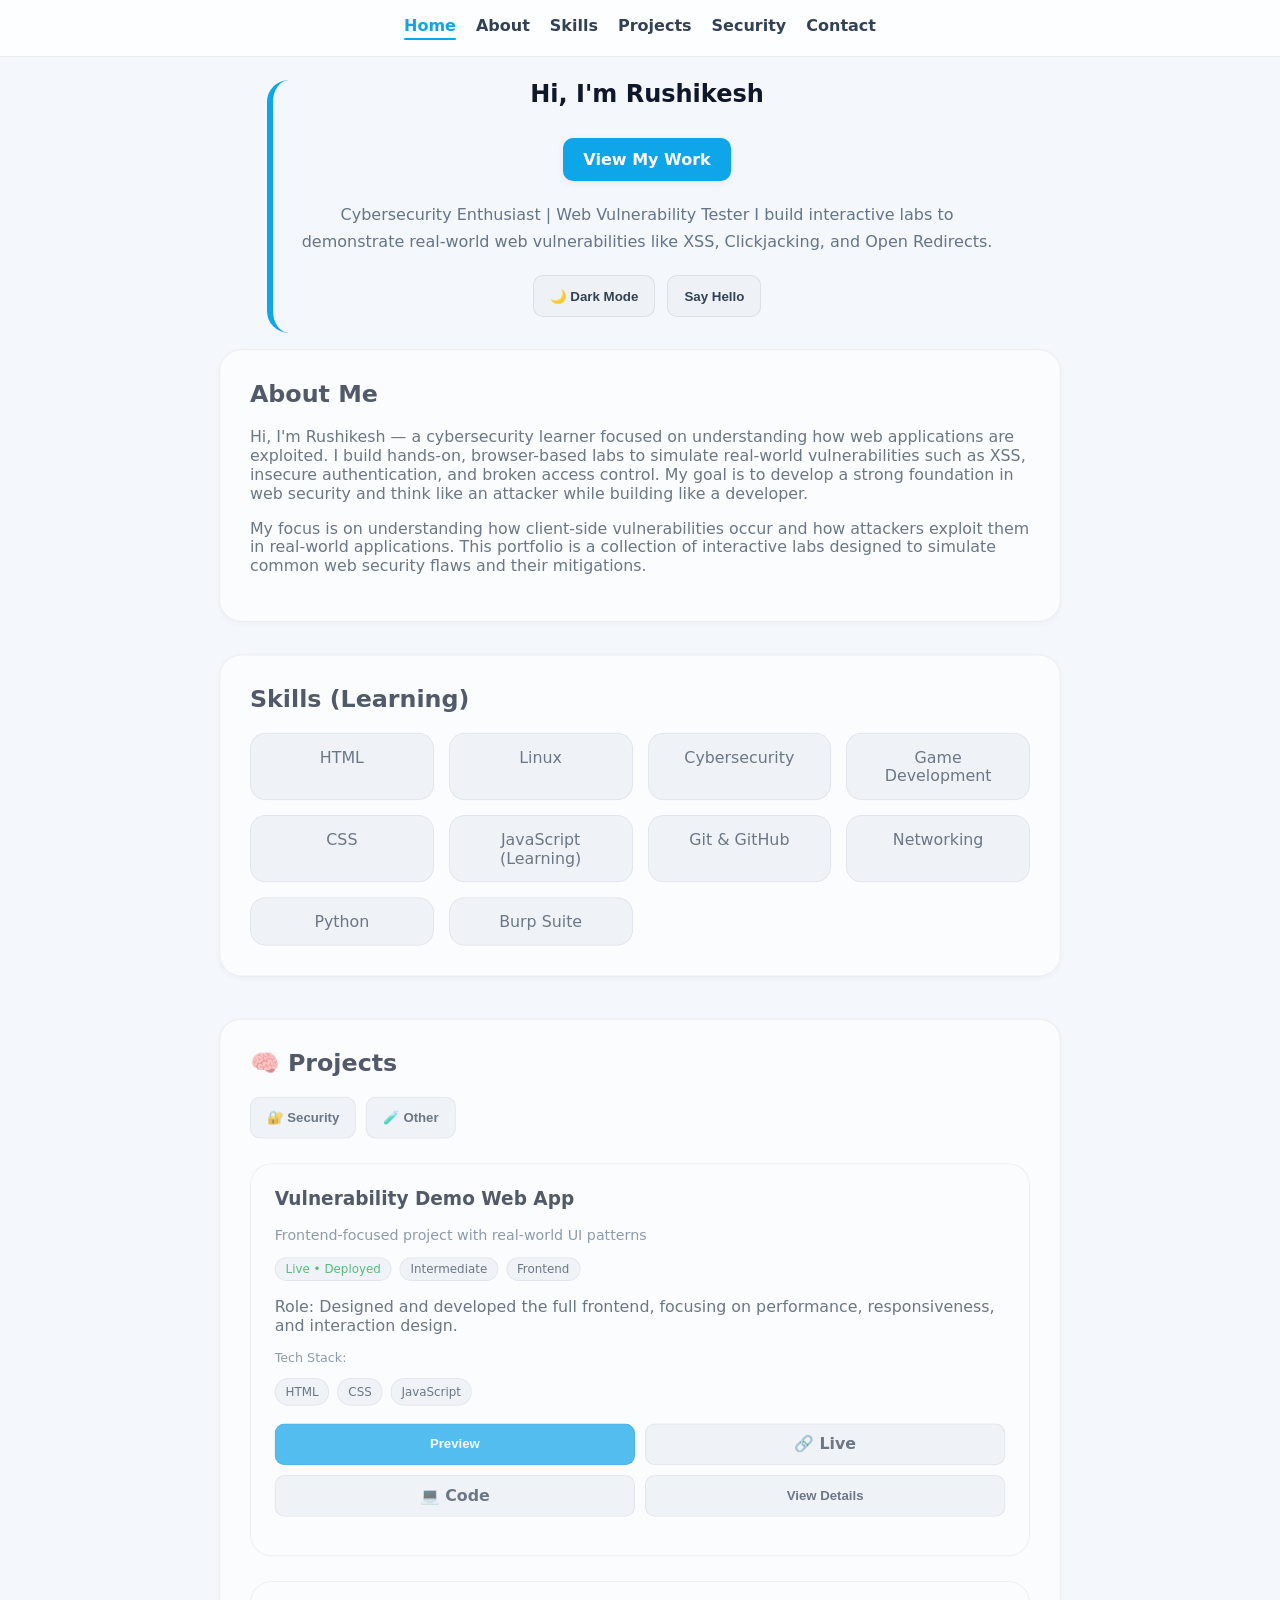
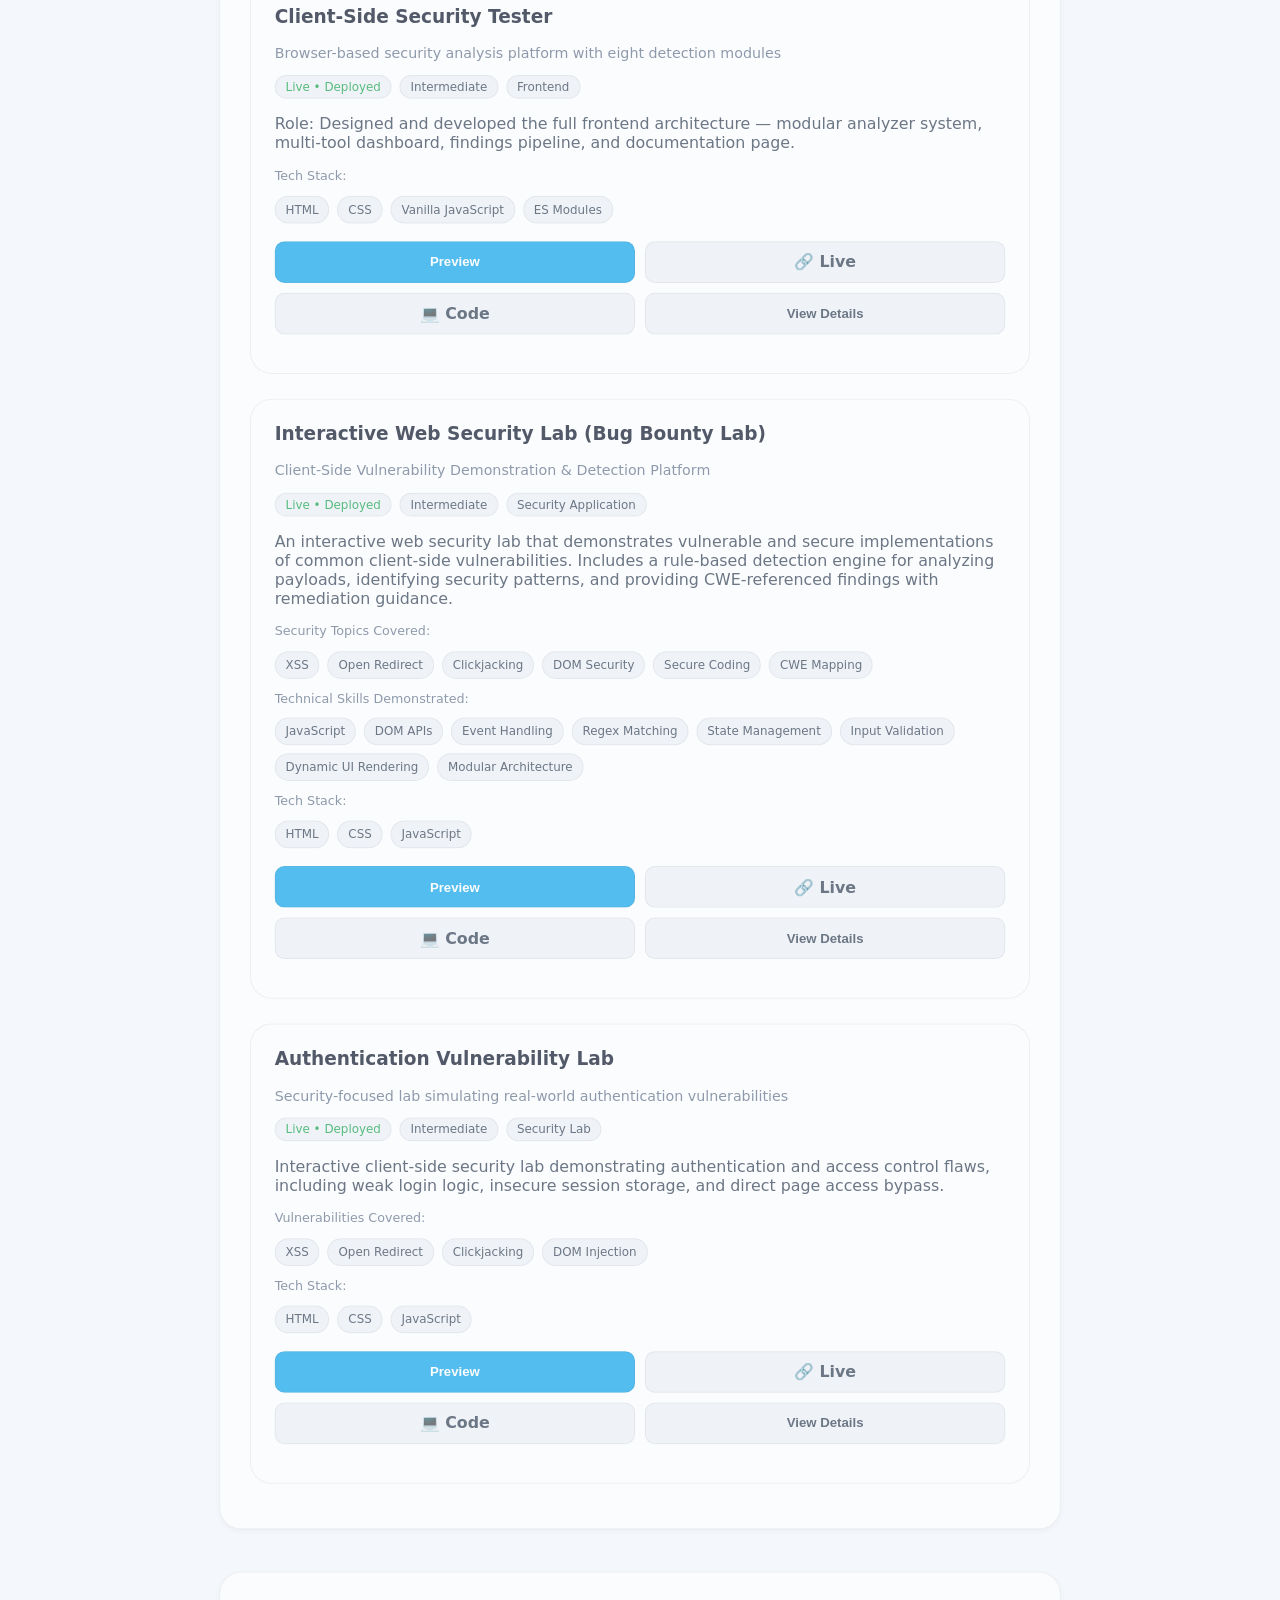
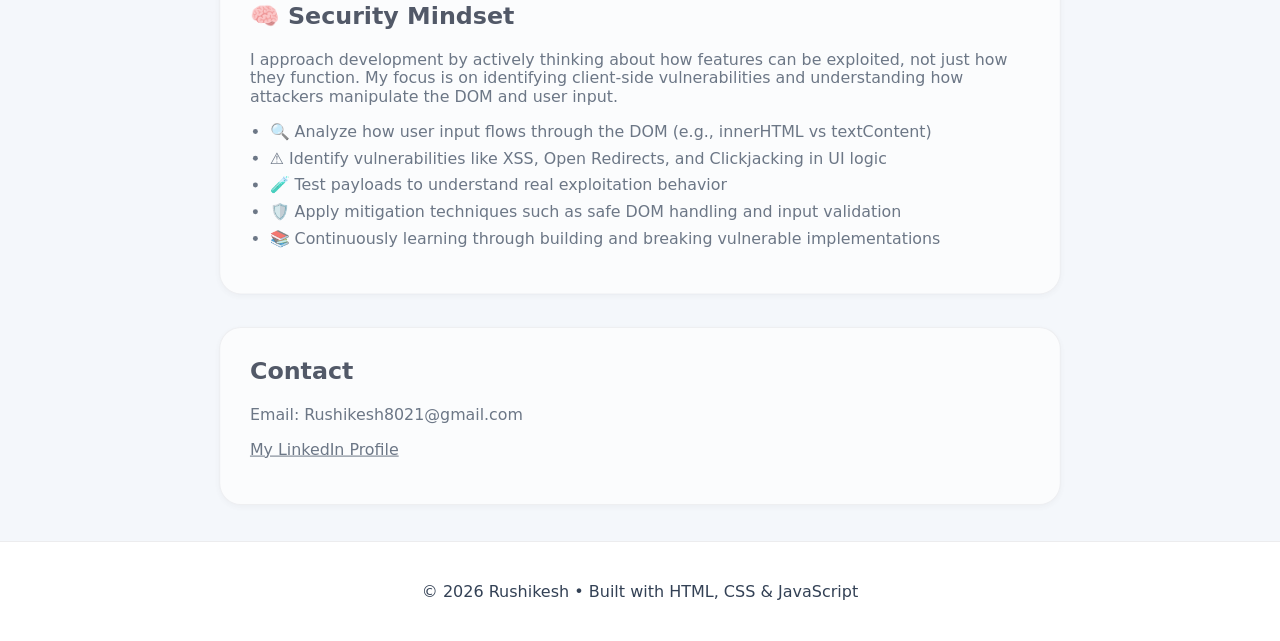
==== commit 09d64347: "security tester" ====
--- a/index.html
+++ b/index.html
@@ -180,7 +180,7 @@
                         <!-- 1. Title -->
                         <h3>Client-Side Security Tester</h3>
                         <p class="project-subtitle">
-                            Frontend-focused project with real-world UI patterns
+                            Browser-based security analysis platform with eight detection modules
                         </p>
 
                         <!-- 2. Meta (quick signals) -->
@@ -192,7 +192,7 @@
 
                         <!-- Description -->
                         <p class="project-role">
-                            Role: Designed and developed the full frontend, focusing on performance, responsiveness, and interaction design.
+                            Role: Designed and developed the full frontend architecture — modular analyzer system, multi-tool dashboard, findings pipeline, and documentation page.
                         </p>
 
                         <!-- 3. Tech stack -->
@@ -200,19 +200,20 @@
                         <div class="project-tech">
                             <span>HTML</span>
                             <span>CSS</span>
-                            <span>JavaScript</span>
+                            <span>Vanilla JavaScript</span>
+                            <span>ES Modules</span>
                         </div>
 
                         <!-- 4. Actions (interaction) -->
                         <div class="project-actions">
                             <button class="btn preview-btn" aria-label="Preview project" data-url="https://ronkiller18.github.io/portfolio/projects/security-tester/">
-                             Preview
+                                Preview
                             </button>
                             <a href="https://ronkiller18.github.io/portfolio/projects/security-tester/" target="_blank" rel="noopener noreferrer" class="btn">
-                            🔗 Live
+                                🔗 Live
                             </a>
                             <a href="https://github.com/Ronkiller18/portfolio/tree/main/projects/security-tester" target="_blank" rel="noopener noreferrer" class="btn">
-                            💻 Code
+                                💻 Code
                             </a>
                             <button class="btn details-btn">View Details</button>
                         </div>
@@ -220,39 +221,49 @@
                         <!-- 5. Expandable details -->
                         <div class="project-details">
 
-                            <!-- Features (proof of skill) -->
+                            <!-- Detection modules -->
                             <ul class="project-features">
-                                <h2>How Detection Works</h2>
-
-                                <p><strong>XSS:</strong> Detects script tags, event handlers, and JavaScript URIs.</p>
-                                <p><strong>Phishing:</strong> Identifies suspicious keywords and domain patterns.</p>
-                                <p><strong>DOM Risk:</strong> Flags unsafe JavaScript functions like innerHTML and eval.</p>
+                                <h2>Detection Modules</h2>
+
+                                <p><strong>XSS:</strong> Detects script tags, inline event handlers, javascript: URIs, and iframe injection patterns.</p>
+                                <p><strong>DOM Sinks:</strong> Flags unsafe APIs — innerHTML, eval(), document.write(), location.href assignment, and insertAdjacentHTML.</p>
+                                <p><strong>URL Reputation:</strong> Identifies raw IP domains, excessive subdomain depth, brand impersonation, homograph characters, and URL-encoded hostnames.</p>
+                                <p><strong>JWT:</strong> Decodes tokens and checks for alg:none, missing expiration claims, and sensitive data in the payload.</p>
+                                <p><strong>CSP:</strong> Parses Content Security Policy headers and flags unsafe-inline, unsafe-eval, wildcard sources, and missing frame-ancestors.</p>
+                                <p><strong>Security Headers:</strong> Checks HTTP response headers for missing or misconfigured HSTS, X-Frame-Options, X-Content-Type-Options, Referrer-Policy, and Permissions-Policy.</p>
+                                <p><strong>Cookie Security:</strong> Analyses Set-Cookie headers per cookie — detects missing HttpOnly, Secure, SameSite, and SameSite=None without Secure.</p>
+                                <p><strong>Storage Security:</strong> Scans JavaScript code for sensitive data written to localStorage or sessionStorage, JWT values, Bearer tokens, and eval() with storage data.</p>
                             </ul>
 
                             <ul class="project-details-list">
-                                <li>Built responsive layout using CSS Grid and Flexbox</li>
-                                <li>Implemented dark mode toggle using classList</li>
-                                <li>Added scroll reveal animations using IntersectionObserver</li>
-                                <li>Optimized layout for mobile devices</li>
-                                <li><strong>Problem:</strong> Needed a clean way to present projects professionally</li>
-                                <li><strong>Solution:</strong> Built a modular, responsive UI with reusable components</li>
+                                <li>Modular ES Module architecture — each analyzer is a pure function returning a typed findings array</li>
+                                <li>Centralised findings store with severity-based risk scoring (High +40, Medium +20, Low +10)</li>
+                                <li>Live severity bar chart updates on every scan — no canvas, no library, pure CSS animation</li>
+                                <li>Findings filter bar (All / High / Medium / Low) with per-severity colour states</li>
+                                <li>Activity history with instant keyword search and match highlighting</li>
+                                <li>JSON export and formatted HTML security report generation</li>
+                                <li>Full documentation page with sticky TOC, copy-enabled code blocks, and scroll-based active link tracking</li>
+                                <li><strong>Problem:</strong> Needed a clean, extensible way to add new security tools without touching existing code</li>
+                                <li><strong>Solution:</strong> Reset callback registry in dashboard.js — each tool registers its own clear function, so the dashboard never needs to know tool input IDs</li>
                             </ul>
 
                             <!-- Security -->
                             <div class="project-security">
                                 <p class="tech-label">🔐 Security Notes</p>
                                 <ul>
-                                    <li>Static content reduces attack surface</li>
-                                    <li>No user input stored or processed</li>
-                                    <li>External links handled safely</li>
-                                    <li>Future scope: apply Content Security Policy (CSP)</li>
+                                    <li>All user input rendered through escapeHTML() — no raw DOM insertion anywhere</li>
+                                    <li>No data leaves the browser — all analysis runs client-side with no network requests</li>
+                                    <li>No localStorage or sessionStorage used by the tool itself</li>
+                                    <li>ES Module imports prevent global scope pollution</li>
+                                    <li>External links use rel="noopener noreferrer"</li>
                                 </ul>
                             </div>
 
-                            <!-- Note (thinking signal) -->
+                            <!-- Note -->
                             <p class="project-note">
-                                Focused on performance and clean DOM structure
-                            </p>                        
+                                Detection logic is heuristic and educational — designed to demonstrate vulnerability patterns, not replace professional security tooling.
+                            </p>
+
                         </div>
                     </div>
                     
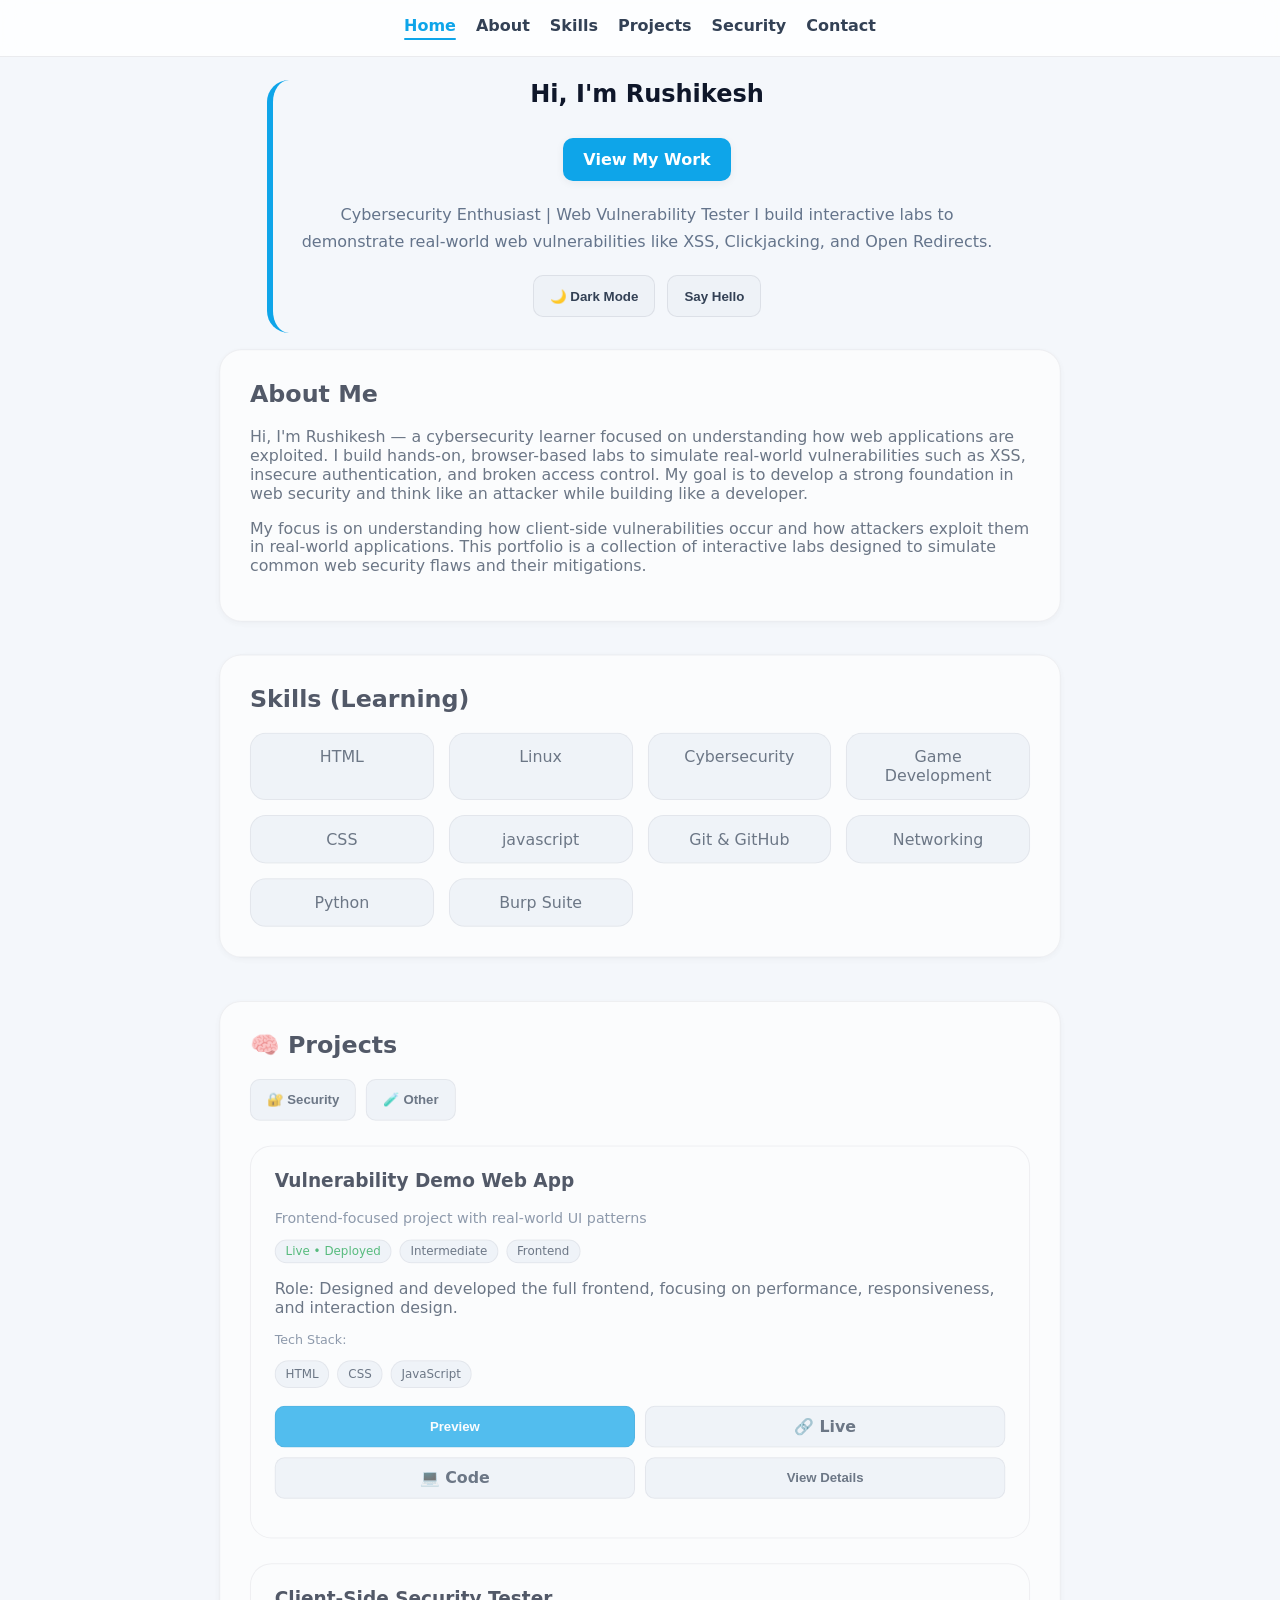
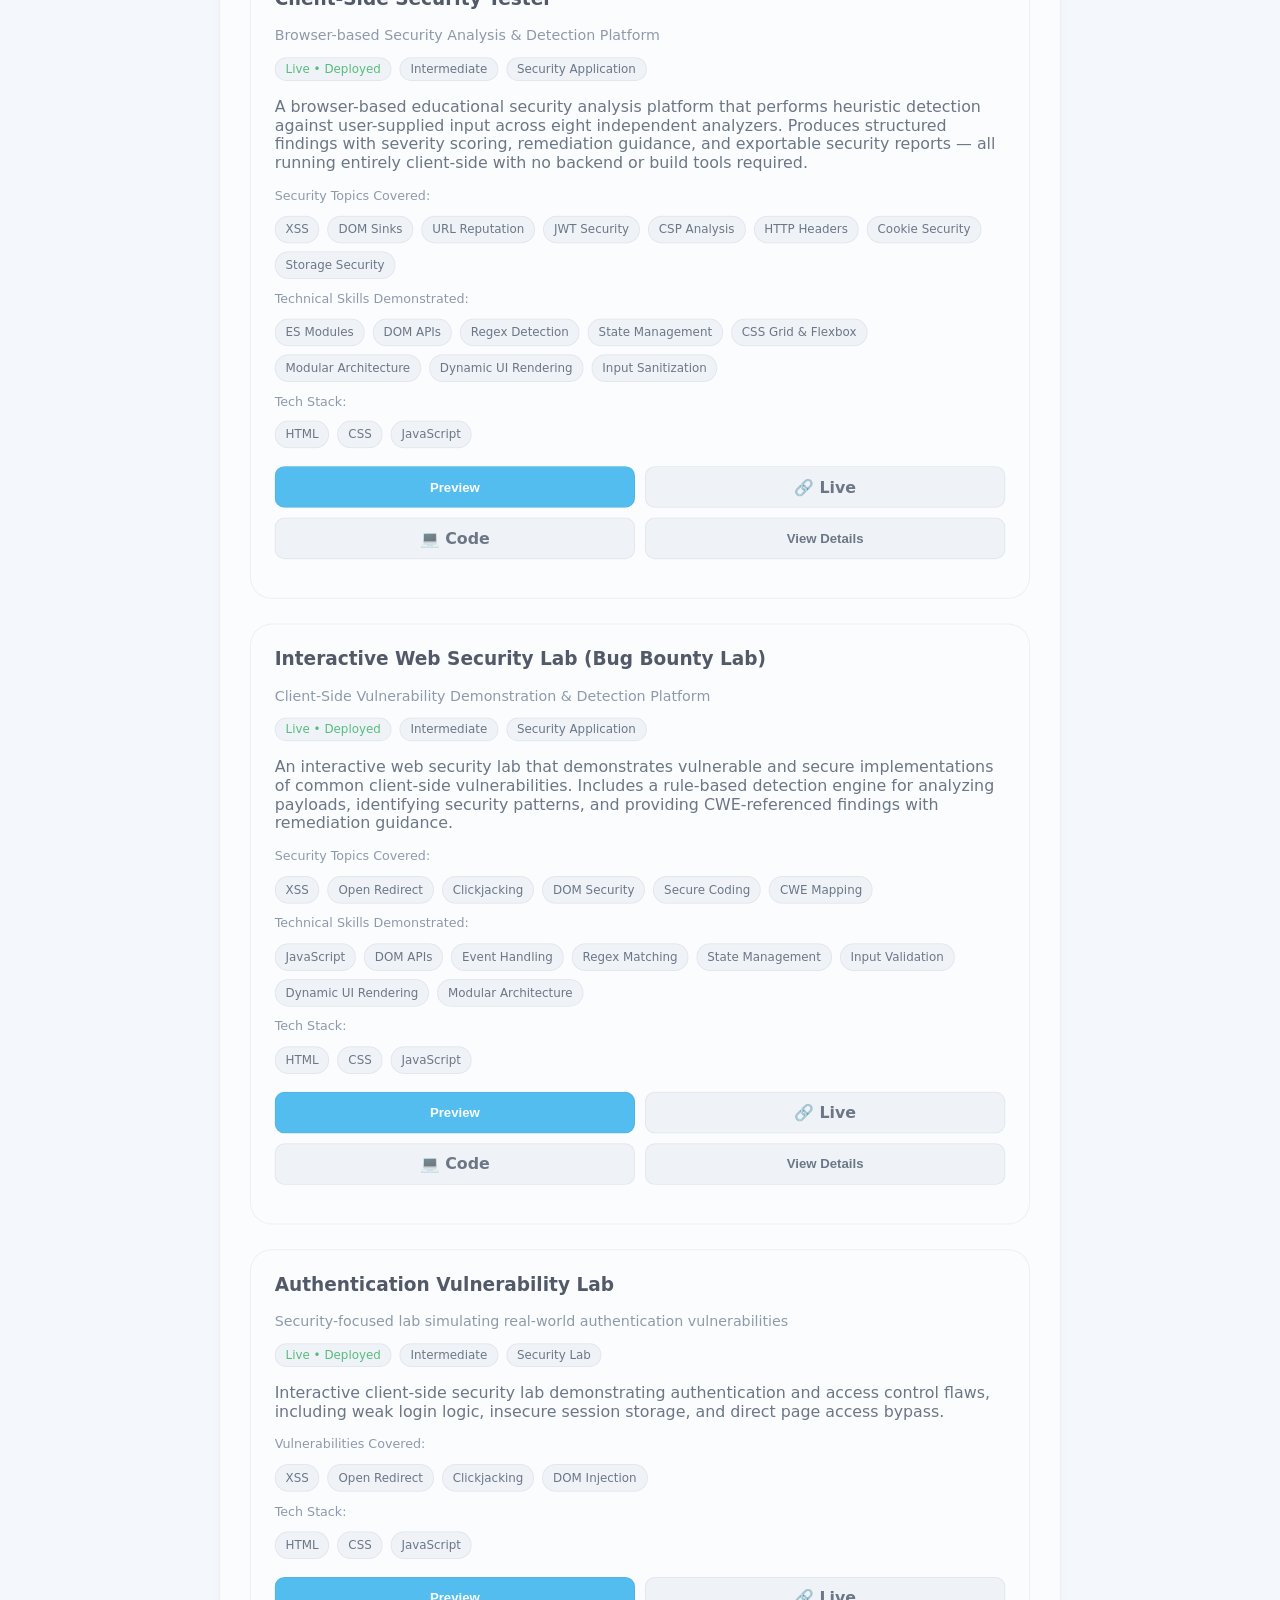
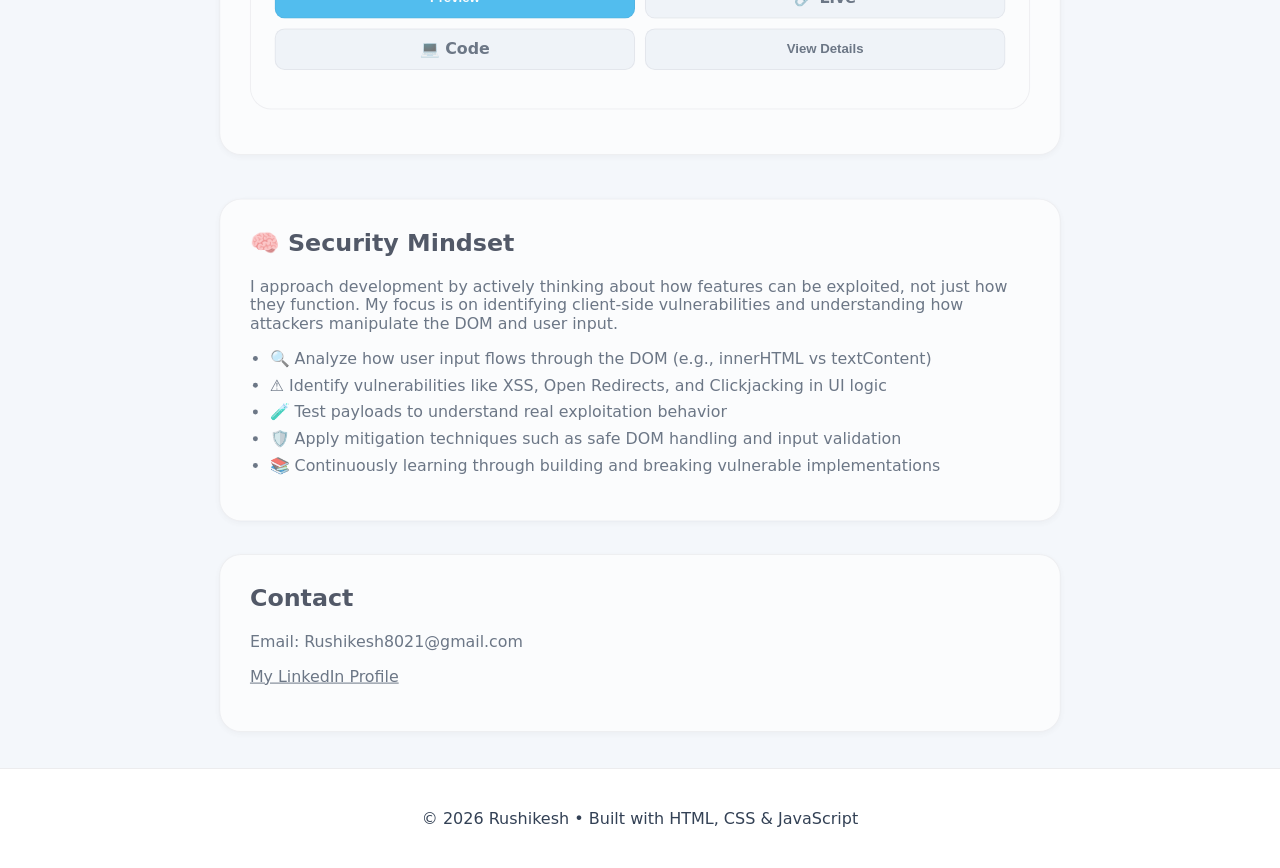
==== commit 02b994ed: "security tester project card" ====
--- a/index.html
+++ b/index.html
@@ -73,7 +73,7 @@
                     <div>Cybersecurity</div>
                     <div>Game Development</div>
                     <div>CSS</div>
-                    <div>JavaScript (Learning)</div>
+                    <div>javascript</div>
                     <div>Git & GitHub</div>
                     <div>Networking</div>
                     <div>Python</div>
@@ -179,89 +179,128 @@
 
                         <!-- 1. Title -->
                         <h3>Client-Side Security Tester</h3>
+
                         <p class="project-subtitle">
-                            Browser-based security analysis platform with eight detection modules
-                        </p>
-
-                        <!-- 2. Meta (quick signals) -->
+                            Browser-based Security Analysis & Detection Platform
+                        </p>
+
+                        <!-- 2. Meta -->
                         <div class="project-meta">
                             <span class="status live">Live • Deployed</span>
                             <span class="complexity">Intermediate</span>
-                            <span class="type">Frontend</span>
+                            <span class="type">Security Application</span>
                         </div>
 
                         <!-- Description -->
-                        <p class="project-role">
-                            Role: Designed and developed the full frontend architecture — modular analyzer system, multi-tool dashboard, findings pipeline, and documentation page.
-                        </p>
-
-                        <!-- 3. Tech stack -->
+                        <p class="project-desc">
+                            A browser-based educational security analysis platform that performs
+                            heuristic detection against user-supplied input across eight independent
+                            analyzers. Produces structured findings with severity scoring, remediation
+                            guidance, and exportable security reports — all running entirely client-side
+                            with no backend or build tools required.
+                        </p>
+
+                        <!-- Security Topics -->
+                        <p class="tech-label">Security Topics Covered:</p>
+
+                        <div class="project-tech">
+                            <span>XSS</span>
+                            <span>DOM Sinks</span>
+                            <span>URL Reputation</span>
+                            <span>JWT Security</span>
+                            <span>CSP Analysis</span>
+                            <span>HTTP Headers</span>
+                            <span>Cookie Security</span>
+                            <span>Storage Security</span>
+                        </div>
+
+                        <!-- Technical Skills -->
+                        <p class="tech-label">Technical Skills Demonstrated:</p>
+
+                        <div class="project-tech">
+                            <span>ES Modules</span>
+                            <span>DOM APIs</span>
+                            <span>Regex Detection</span>
+                            <span>State Management</span>
+                            <span>CSS Grid & Flexbox</span>
+                            <span>Modular Architecture</span>
+                            <span>Dynamic UI Rendering</span>
+                            <span>Input Sanitization</span>
+                        </div>
+
+                        <!-- Tech Stack -->
                         <p class="tech-label">Tech Stack:</p>
+
                         <div class="project-tech">
                             <span>HTML</span>
                             <span>CSS</span>
-                            <span>Vanilla JavaScript</span>
-                            <span>ES Modules</span>
-                        </div>
-
-                        <!-- 4. Actions (interaction) -->
+                            <span>JavaScript</span>
+                        </div>
+
+                        <!-- Actions -->
                         <div class="project-actions">
+
                             <button class="btn preview-btn" aria-label="Preview project" data-url="https://ronkiller18.github.io/portfolio/projects/security-tester/">
                                 Preview
                             </button>
+
                             <a href="https://ronkiller18.github.io/portfolio/projects/security-tester/" target="_blank" rel="noopener noreferrer" class="btn">
                                 🔗 Live
                             </a>
+
                             <a href="https://github.com/Ronkiller18/portfolio/tree/main/projects/security-tester" target="_blank" rel="noopener noreferrer" class="btn">
                                 💻 Code
                             </a>
-                            <button class="btn details-btn">View Details</button>
-                        </div>
-
-                        <!-- 5. Expandable details -->
+
+                            <button class="btn details-btn">
+                                View Details
+                            </button>
+
+                        </div>
+
+                        <!-- Expandable Details -->
                         <div class="project-details">
 
-                            <!-- Detection modules -->
+                            <!-- Features -->
                             <ul class="project-features">
-                                <h2>Detection Modules</h2>
-
-                                <p><strong>XSS:</strong> Detects script tags, inline event handlers, javascript: URIs, and iframe injection patterns.</p>
-                                <p><strong>DOM Sinks:</strong> Flags unsafe APIs — innerHTML, eval(), document.write(), location.href assignment, and insertAdjacentHTML.</p>
-                                <p><strong>URL Reputation:</strong> Identifies raw IP domains, excessive subdomain depth, brand impersonation, homograph characters, and URL-encoded hostnames.</p>
-                                <p><strong>JWT:</strong> Decodes tokens and checks for alg:none, missing expiration claims, and sensitive data in the payload.</p>
-                                <p><strong>CSP:</strong> Parses Content Security Policy headers and flags unsafe-inline, unsafe-eval, wildcard sources, and missing frame-ancestors.</p>
-                                <p><strong>Security Headers:</strong> Checks HTTP response headers for missing or misconfigured HSTS, X-Frame-Options, X-Content-Type-Options, Referrer-Policy, and Permissions-Policy.</p>
-                                <p><strong>Cookie Security:</strong> Analyses Set-Cookie headers per cookie — detects missing HttpOnly, Secure, SameSite, and SameSite=None without Secure.</p>
-                                <p><strong>Storage Security:</strong> Scans JavaScript code for sensitive data written to localStorage or sessionStorage, JWT values, Bearer tokens, and eval() with storage data.</p>
-                            </ul>
-
+                                <li>XSS detection — script tags, event handlers, javascript: URIs, and iframe injection</li>
+                                <li>DOM sink analysis — flags innerHTML, eval(), document.write(), location.href, and insertAdjacentHTML</li>
+                                <li>URL reputation — detects raw IP domains, excessive subdomains, brand impersonation, homograph characters, and encoded hostnames</li>
+                                <li>JWT analyzer — decodes tokens and checks for alg:none, missing expiry, and sensitive payload data</li>
+                                <li>CSP analyzer — flags unsafe-inline, unsafe-eval, wildcard sources, and missing frame-ancestors</li>
+                                <li>Security header analysis — checks HSTS, X-Frame-Options, X-Content-Type-Options, Referrer-Policy, and Permissions-Policy</li>
+                                <li>Cookie security — per-cookie checks for missing HttpOnly, Secure, SameSite, and SameSite=None without Secure</li>
+                                <li>Storage security — scans JavaScript code for sensitive keys, JWT values, Bearer tokens, and eval() with storage data</li>
+                            </ul>
+
+                            <!-- Engineering Focus -->
                             <ul class="project-details-list">
                                 <li>Modular ES Module architecture — each analyzer is a pure function returning a typed findings array</li>
                                 <li>Centralised findings store with severity-based risk scoring (High +40, Medium +20, Low +10)</li>
-                                <li>Live severity bar chart updates on every scan — no canvas, no library, pure CSS animation</li>
+                                <li>Live severity bar chart on every scan — no canvas, no library, pure CSS transition</li>
                                 <li>Findings filter bar (All / High / Medium / Low) with per-severity colour states</li>
                                 <li>Activity history with instant keyword search and match highlighting</li>
                                 <li>JSON export and formatted HTML security report generation</li>
-                                <li>Full documentation page with sticky TOC, copy-enabled code blocks, and scroll-based active link tracking</li>
-                                <li><strong>Problem:</strong> Needed a clean, extensible way to add new security tools without touching existing code</li>
-                                <li><strong>Solution:</strong> Reset callback registry in dashboard.js — each tool registers its own clear function, so the dashboard never needs to know tool input IDs</li>
-                            </ul>
-
-                            <!-- Security -->
+                                <li>Full documentation page with sticky sidebar TOC, copy-enabled code blocks, and scroll-tracked active links</li>
+                                <li><strong>Problem:</strong> Adding new tools required touching dashboard.js to clear inputs on reset</li>
+                                <li><strong>Solution:</strong> Reset callback registry — each tool registers its own clear function so the dashboard never knows input IDs</li>
+                            </ul>
+
+                            <!-- Security Breakdown -->
                             <div class="project-security">
-                                <p class="tech-label">🔐 Security Notes</p>
+                                <p class="tech-label">🔐 Security Breakdown</p>
                                 <ul>
-                                    <li>All user input rendered through escapeHTML() — no raw DOM insertion anywhere</li>
-                                    <li>No data leaves the browser — all analysis runs client-side with no network requests</li>
-                                    <li>No localStorage or sessionStorage used by the tool itself</li>
-                                    <li>ES Module imports prevent global scope pollution</li>
-                                    <li>External links use rel="noopener noreferrer"</li>
+                                    <li><strong>Input Safety:</strong> All user input passes through escapeHTML() before any DOM insertion — no raw rendering anywhere in the codebase.</li>
+                                    <li><strong>No Data Exfiltration:</strong> All analysis runs entirely in the browser — no network requests, no external APIs, no data ever leaves the page.</li>
+                                    <li><strong>Scope Isolation:</strong> ES Module imports prevent global scope pollution and accidental cross-module state leaks.</li>
+                                    <li><strong>Storage:</strong> The tool itself uses no localStorage or sessionStorage — ironic given it detects misuse of both.</li>
+                                    <li><strong>External Links:</strong> All outbound links use rel="noopener noreferrer" to prevent tab-napping.</li>
                                 </ul>
                             </div>
 
-                            <!-- Note -->
+                            <!-- Project Note -->
                             <p class="project-note">
-                                Detection logic is heuristic and educational — designed to demonstrate vulnerability patterns, not replace professional security tooling.
+                                Detection logic is heuristic and educational — designed to demonstrate vulnerability patterns and detection techniques, not replace professional security tooling.
                             </p>
 
                         </div>
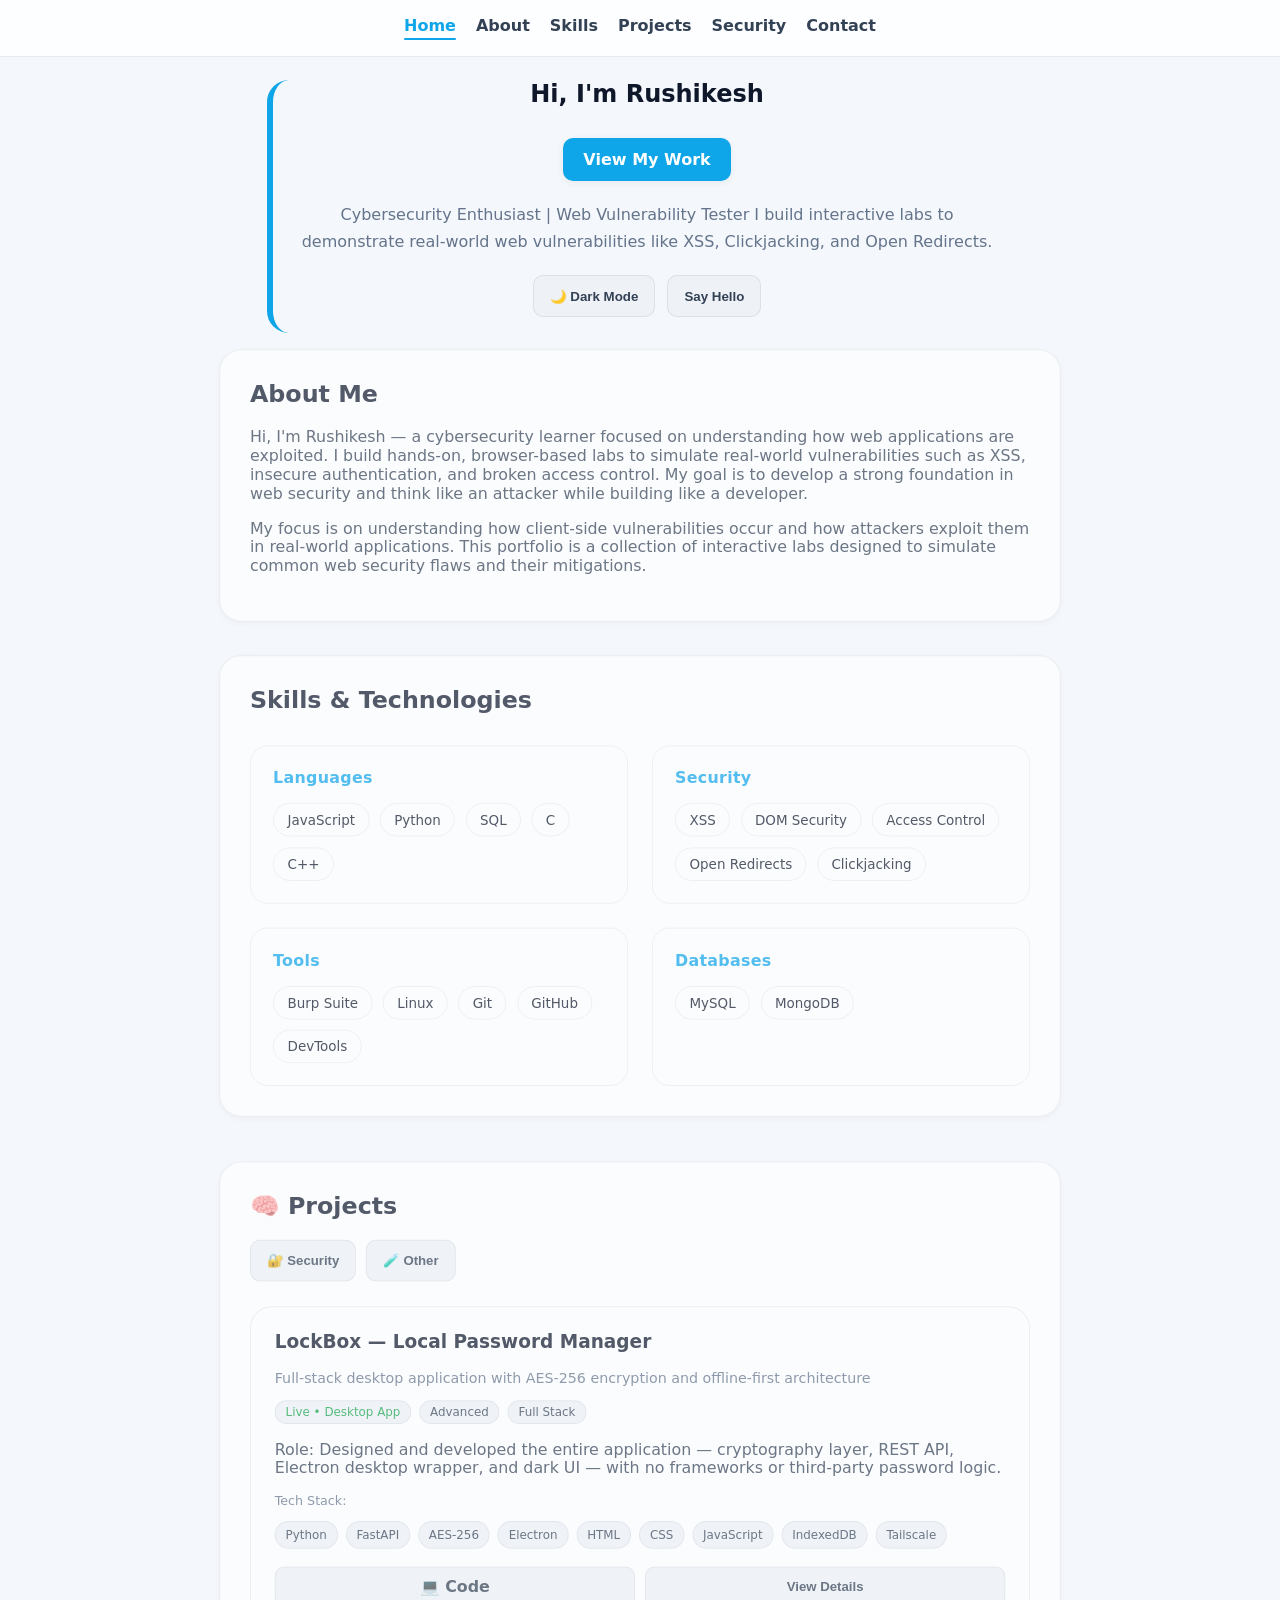
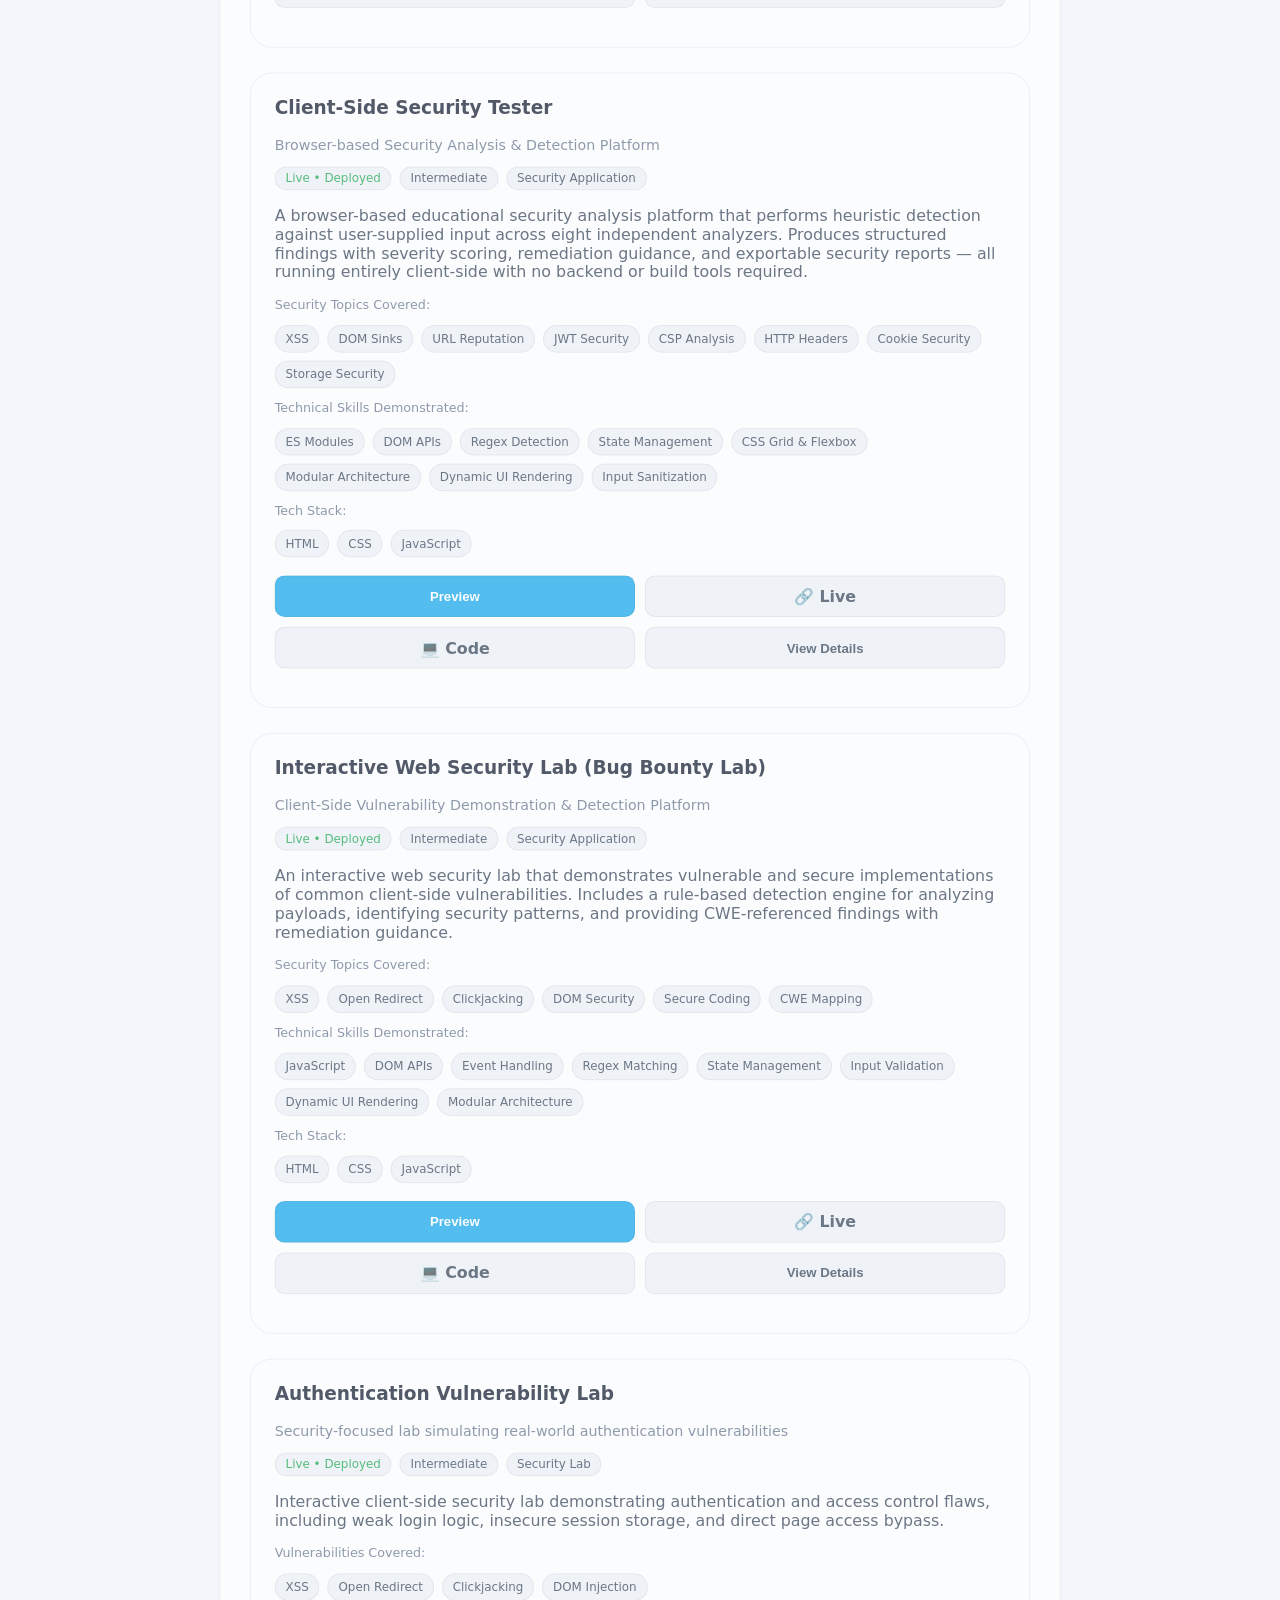
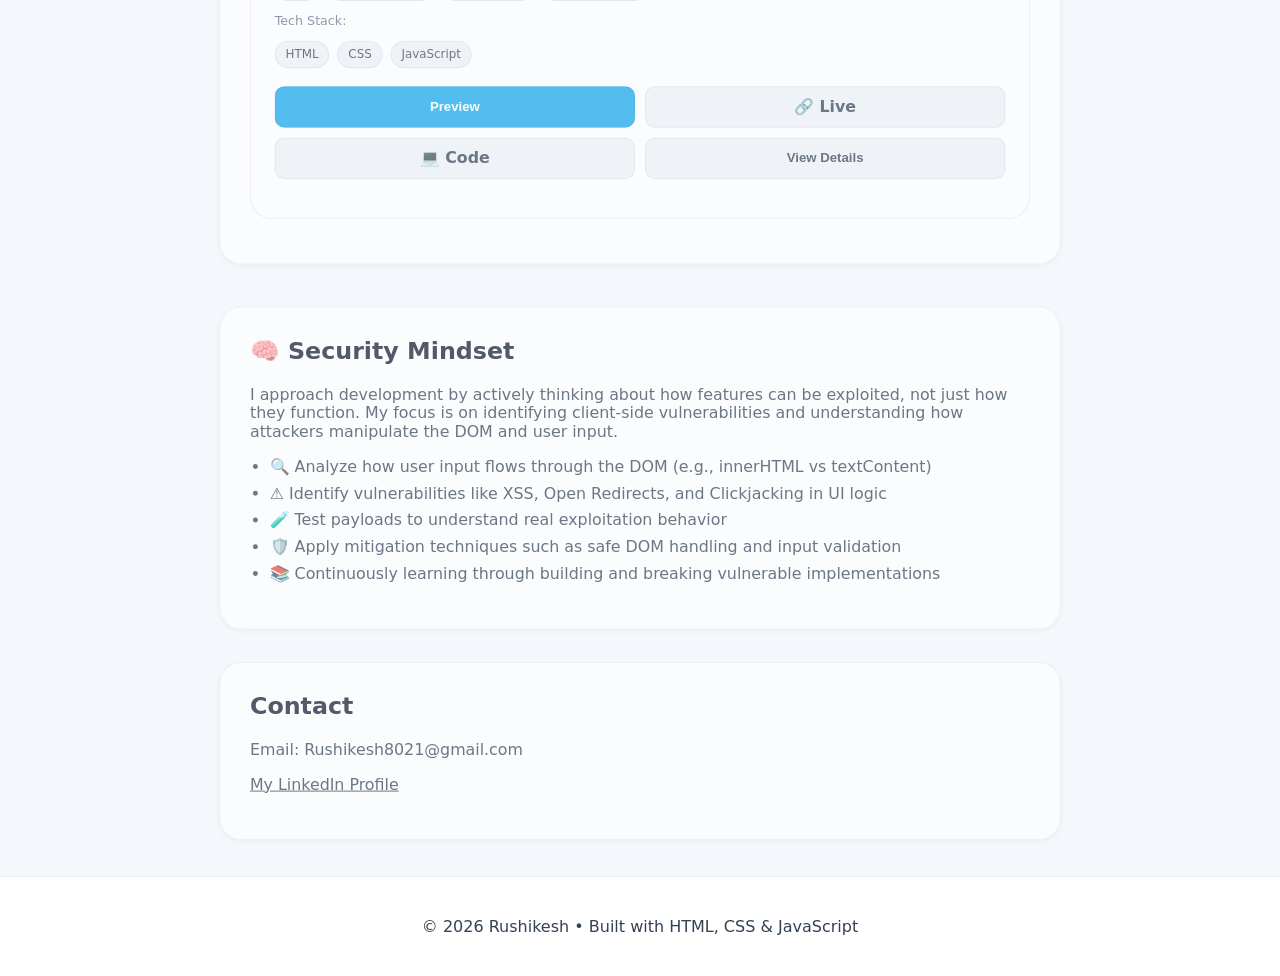
==== commit 78c3807f: "lock box added" ====
--- a/index.html
+++ b/index.html
@@ -65,20 +65,54 @@
         <!-- Skills -->
         <section id="skills" class="section reveal">
             <div class="section-content">
-                <h2>Skills (Learning)</h2>
-
-                <div class="skills-container">
-                    <div>HTML</div>
-                    <div>Linux</div>
-                    <div>Cybersecurity</div>
-                    <div>Game Development</div>
-                    <div>CSS</div>
-                    <div>javascript</div>
-                    <div>Git & GitHub</div>
-                    <div>Networking</div>
-                    <div>Python</div>
-                    <div>Burp Suite</div>
+
+                <h2>Skills & Technologies</h2>
+
+                <div class="skills-grid">
+
+                    <div class="skill-category">
+                        <h3>Languages</h3>
+                        <div class="skill-tags">
+                            <span>JavaScript</span>
+                            <span>Python</span>
+                            <span>SQL</span>
+                            <span>C</span>
+                            <span>C++</span>
+                        </div>
+                    </div>
+
+                    <div class="skill-category">
+                        <h3>Security</h3>
+                        <div class="skill-tags">
+                            <span>XSS</span>
+                            <span>DOM Security</span>
+                            <span>Access Control</span>
+                            <span>Open Redirects</span>
+                            <span>Clickjacking</span>
+                        </div>
+                    </div>
+
+                    <div class="skill-category">
+                        <h3>Tools</h3>
+                        <div class="skill-tags">
+                            <span>Burp Suite</span>
+                            <span>Linux</span>
+                            <span>Git</span>
+                            <span>GitHub</span>
+                            <span>DevTools</span>
+                        </div>
+                    </div>
+
+                    <div class="skill-category">
+                        <h3>Databases</h3>
+                        <div class="skill-tags">
+                            <span>MySQL</span>
+                            <span>MongoDB</span>
+                        </div>
+                    </div>
+
                 </div>
+
             </div>
         </section>
 
@@ -97,40 +131,40 @@
                     <div class="project-card">
 
                         <!-- 1. Title -->
-                        <h3>Vulnerability Demo Web App</h3>
+                        <h3>LockBox — Local Password Manager</h3>
                         <p class="project-subtitle">
-                            Frontend-focused project with real-world UI patterns
+                            Full-stack desktop application with AES-256 encryption and offline-first architecture
                         </p>
 
                         <!-- 2. Meta (quick signals) -->
                         <div class="project-meta">
-                            <span class="status live">Live • Deployed</span>
-                            <span class="complexity">Intermediate</span>
-                            <span class="type">Frontend</span>
+                            <span class="status live">Live • Desktop App</span>
+                            <span class="complexity">Advanced</span>
+                            <span class="type">Full Stack</span>
                         </div>
 
                         <!-- Description -->
                         <p class="project-role">
-                            Role: Designed and developed the full frontend, focusing on performance, responsiveness, and interaction design.
+                            Role: Designed and developed the entire application — cryptography layer, REST API, Electron desktop wrapper, and dark UI — with no frameworks or third-party password logic.
                         </p>
 
                         <!-- 3. Tech stack -->
                         <p class="tech-label">Tech Stack:</p>
                         <div class="project-tech">
+                            <span>Python</span>
+                            <span>FastAPI</span>
+                            <span>AES-256</span>
+                            <span>Electron</span>
                             <span>HTML</span>
                             <span>CSS</span>
                             <span>JavaScript</span>
+                            <span>IndexedDB</span>
+                            <span>Tailscale</span>
                         </div>
 
                         <!-- 4. Actions (interaction) -->
                         <div class="project-actions">
-                            <button class="btn preview-btn" aria-label="Preview project" data-url="https://ronkiller18.github.io/portfolio/projects/vuln-demo-app/">
-                             Preview
-                            </button>
-                            <a href="https://ronkiller18.github.io/portfolio/projects/vuln-demo-app/" target="_blank" rel="noopener noreferrer" class="btn">
-                            🔗 Live
-                            </a>
-                            <a href="https://github.com/Ronkiller18/portfolio/tree/main/projects/vuln-demo-app" target="_blank" rel="noopener noreferrer" class="btn">
+                            <a href="https://github.com/Ronkiller18/lockbox" target="_blank" rel="noopener noreferrer" class="btn">
                             💻 Code
                             </a>
                             <button class="btn details-btn">View Details</button>
@@ -141,37 +175,43 @@
 
                             <!-- Features (proof of skill) -->
                             <ul class="project-features">
-                                <li>Demonstrates DOM-based XSS vulnerability</li>
-                                <li>Includes secure fix using safe DOM handling</li>
-                                <li>Side-by-side comparison view</li>
-                                <li>Predefined attack payload testing</li>
-                                <li>Phishing detection mini feature</li>
+                                <li>AES-256 encrypted vault with PBKDF2 at 600,000 iterations</li>
+                                <li>Zero-knowledge design — master password never stored anywhere</li>
+                                <li>Native desktop app via Electron — auto-starts backend, system tray</li>
+                                <li>Full offline read/write using IndexedDB as primary store</li>
+                                <li>Manual sync between devices with last-write-wins conflict resolution</li>
+                                <li>Password generator, strength indicator, and tag-based organisation</li>
+                                <li>6 complete UI themes, profile with avatar, and master password change</li>
+                                <li>55 automated tests across crypto, vault I/O, and API layers</li>
                             </ul>
 
                             <ul class="project-details-list">
-                                <li>Built responsive layout using CSS Grid and Flexbox</li>
-                                <li>Implemented dark mode toggle using classList</li>
-                                <li>Added scroll reveal animations using IntersectionObserver</li>
-                                <li>Optimized layout for mobile devices</li>
-                                <li><strong>Problem:</strong> Needed a clean way to present projects professionally</li>
-                                <li><strong>Solution:</strong> Built a modular, responsive UI with reusable components</li>
+                                <li>Built REST API with FastAPI — 10 endpoints including sync and re-encryption</li>
+                                <li>Implemented atomic file writes — vault never corrupted on crash</li>
+                                <li>Constant-time password comparison to prevent timing attacks</li>
+                                <li>Service worker + PWA manifest for browser access on any device</li>
+                                <li>Encrypted tunnel access via Tailscale WireGuard VPN</li>
+                                <li><strong>Problem:</strong> Needed a password manager with no cloud dependency or subscription</li>
+                                <li><strong>Solution:</strong> Built the entire stack from scratch — crypto, storage, API, and UI</li>
                             </ul>
 
                             <!-- Security -->
                             <div class="project-security">
                                 <p class="tech-label">🔐 Security Notes</p>
                                 <ul>
-                                    <li>Static content reduces attack surface</li>
-                                    <li>No user input stored or processed</li>
-                                    <li>External links handled safely</li>
-                                    <li>Future scope: apply Content Security Policy (CSP)</li>
+                                    <li>AES-256-CBC + HMAC-SHA256 via Python cryptography library (Fernet)</li>
+                                    <li>PBKDF2-HMAC-SHA256 with 600,000 iterations for key derivation</li>
+                                    <li>Session key lives only in server memory — never written to disk</li>
+                                    <li>vault.enc excluded from version control via .gitignore</li>
+                                    <li>Auto-lock clears session key and IndexedDB cache after inactivity</li>
+                                    <li>All device traffic encrypted via Tailscale WireGuard tunnel</li>
                                 </ul>
                             </div>
 
                             <!-- Note (thinking signal) -->
                             <p class="project-note">
-                                Focused on performance and clean DOM structure
-                            </p>                        
+                                Built as a daily-use tool — every decision prioritised security and reliability over convenience
+                            </p>
                         </div>
                     </div>
 
--- a/css/style.css
+++ b/css/style.css
@@ -448,42 +448,112 @@
    10. SKILLS SECTION
 ========================================================= */
 
-.skills-container {
-  display: grid;
-  grid-template-columns: repeat(auto-fit, minmax(150px, 1fr));
-
-  gap: 15px;
-
-  margin-top: 20px;
-}
-
-.skills-container div {
-  text-align: center;
-
-  padding: 14px 18px;
-
-  background: var(--bg-elevated);
-
-  border: 1px solid var(--border-color);
-
-  border-radius: var(--radius-md);
-
-  color: var(--text-secondary);
-
-  transition:
-    transform var(--transition),
-    background-color var(--transition),
-    color var(--transition),
-    box-shadow var(--transition);
-}
-
-.skills-container div:hover {
-  background: var(--accent);
-  color: white;
-
-  transform: translateY(-4px);
-
-  box-shadow: var(--shadow-md);
+/* ==========================================
+   SKILLS SECTION
+========================================== */
+
+.skills-grid {
+    display: grid;
+    grid-template-columns: repeat(
+        auto-fit,
+        minmax(260px, 1fr)
+    );
+    gap: 1.5rem;
+    margin-top: 2rem;
+}
+
+/* ==========================================
+   CATEGORY CARD
+========================================== */
+
+.skill-category {
+    background: var(--card-bg);
+    border: 1px solid var(--border-color);
+    border-radius: 18px;
+    padding: 1.4rem;
+    transition:
+        transform 0.25s ease,
+        box-shadow 0.25s ease,
+        border-color 0.25s ease;
+}
+
+.skill-category:hover {
+    transform: translateY(-4px);
+    box-shadow: var(--shadow-md);
+    border-color: var(--accent);
+}
+
+/* ==========================================
+   CATEGORY TITLE
+========================================== */
+
+.skill-category h3 {
+    margin-bottom: 1rem;
+    font-size: 1rem;
+    font-weight: 700;
+    color: var(--accent);
+    letter-spacing: 0.3px;
+}
+
+/* ==========================================
+   TAG CONTAINER
+========================================== */
+
+.skill-tags {
+    display: flex;
+    flex-wrap: wrap;
+    gap: 0.65rem;
+}
+
+/* ==========================================
+   SKILL TAG
+========================================== */
+
+.skill-tags span {
+    display: inline-flex;
+    align-items: center;
+
+    padding: 0.5rem 0.85rem;
+
+    background: var(--surface-secondary);
+    border: 1px solid var(--border-color);
+
+    border-radius: 999px;
+
+    font-size: 0.85rem;
+    font-weight: 500;
+
+    color: var(--text-primary);
+
+    transition:
+        transform 0.2s ease,
+        border-color 0.2s ease,
+        background 0.2s ease;
+}
+
+.skill-tags span:hover {
+    transform: translateY(-2px);
+    border-color: var(--accent);
+    background: var(--surface-hover);
+}
+
+/* ==========================================
+   RESPONSIVE
+========================================== */
+
+@media (max-width: 768px) {
+
+    .skills-grid {
+        grid-template-columns: 1fr;
+    }
+
+    .skill-category {
+        padding: 1.2rem;
+    }
+
+    .skill-tags span {
+        font-size: 0.8rem;
+    }
 }
 
 /* =========================================================
